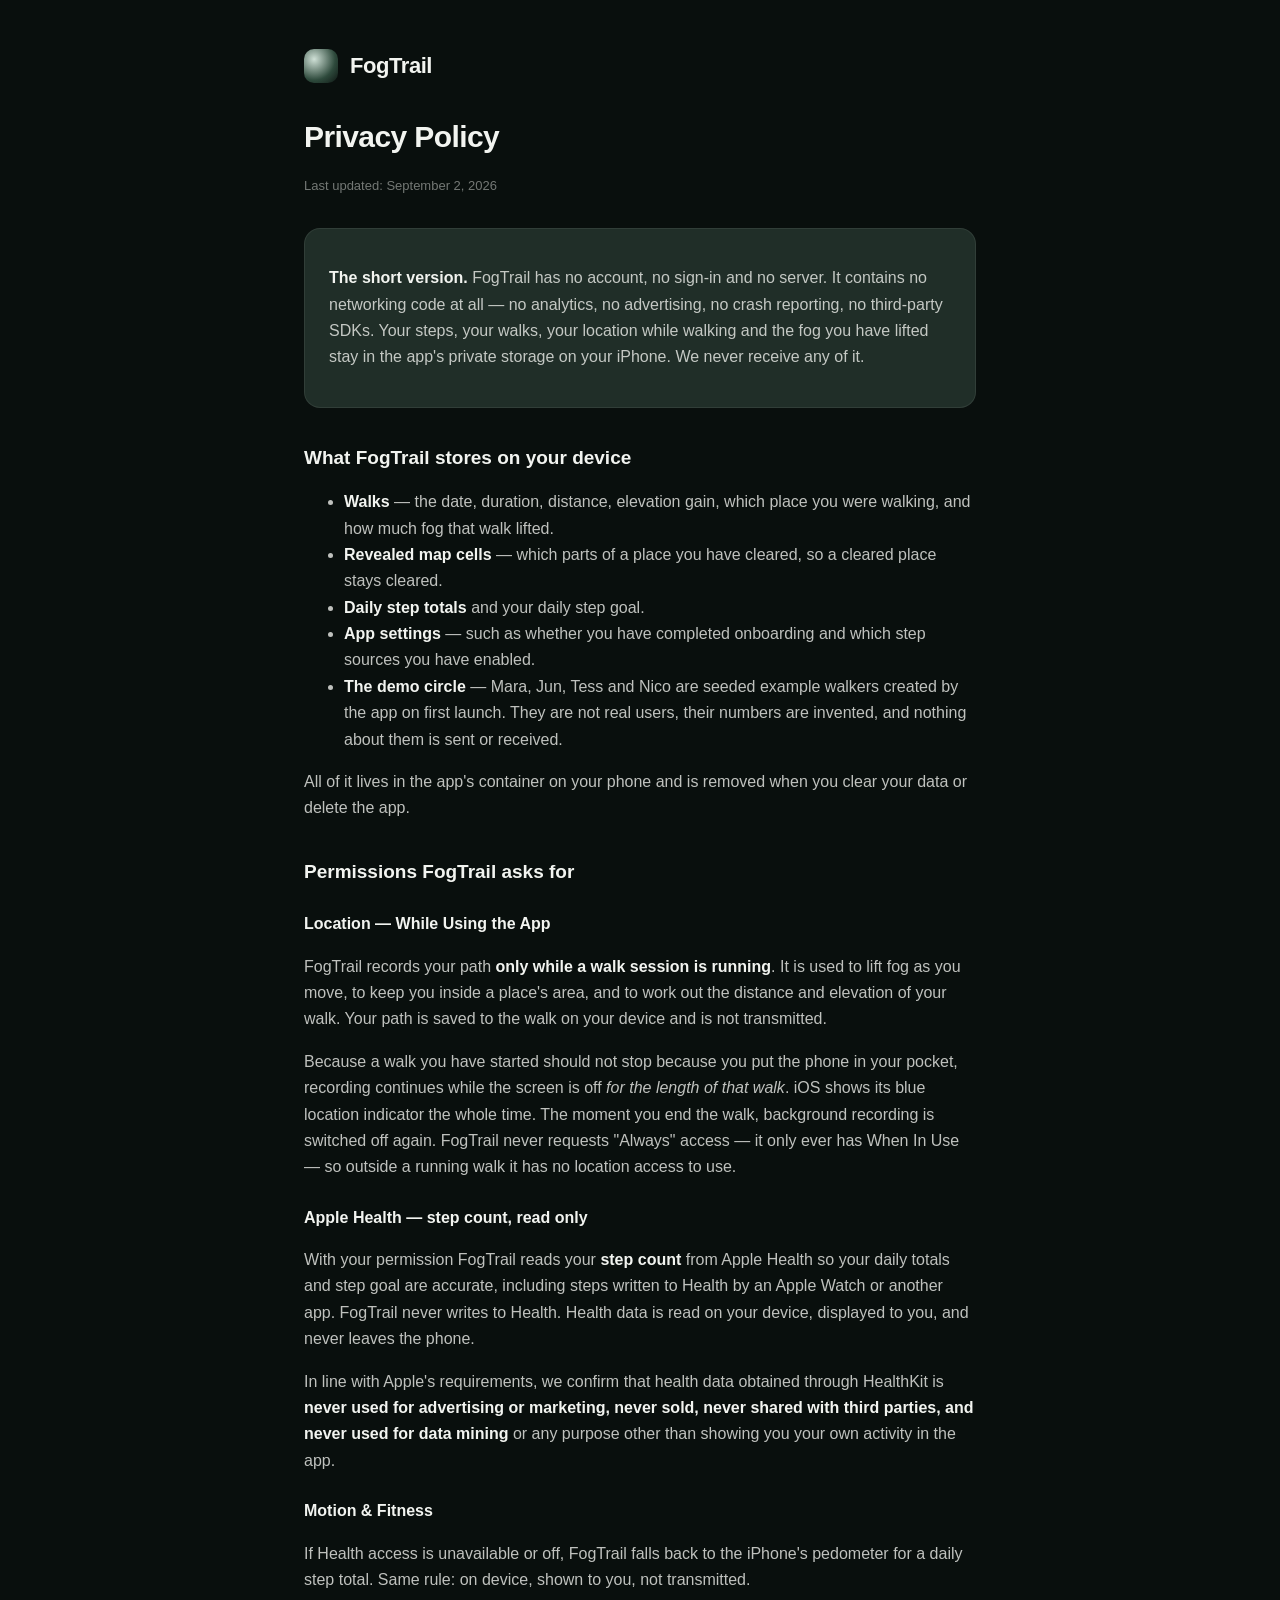
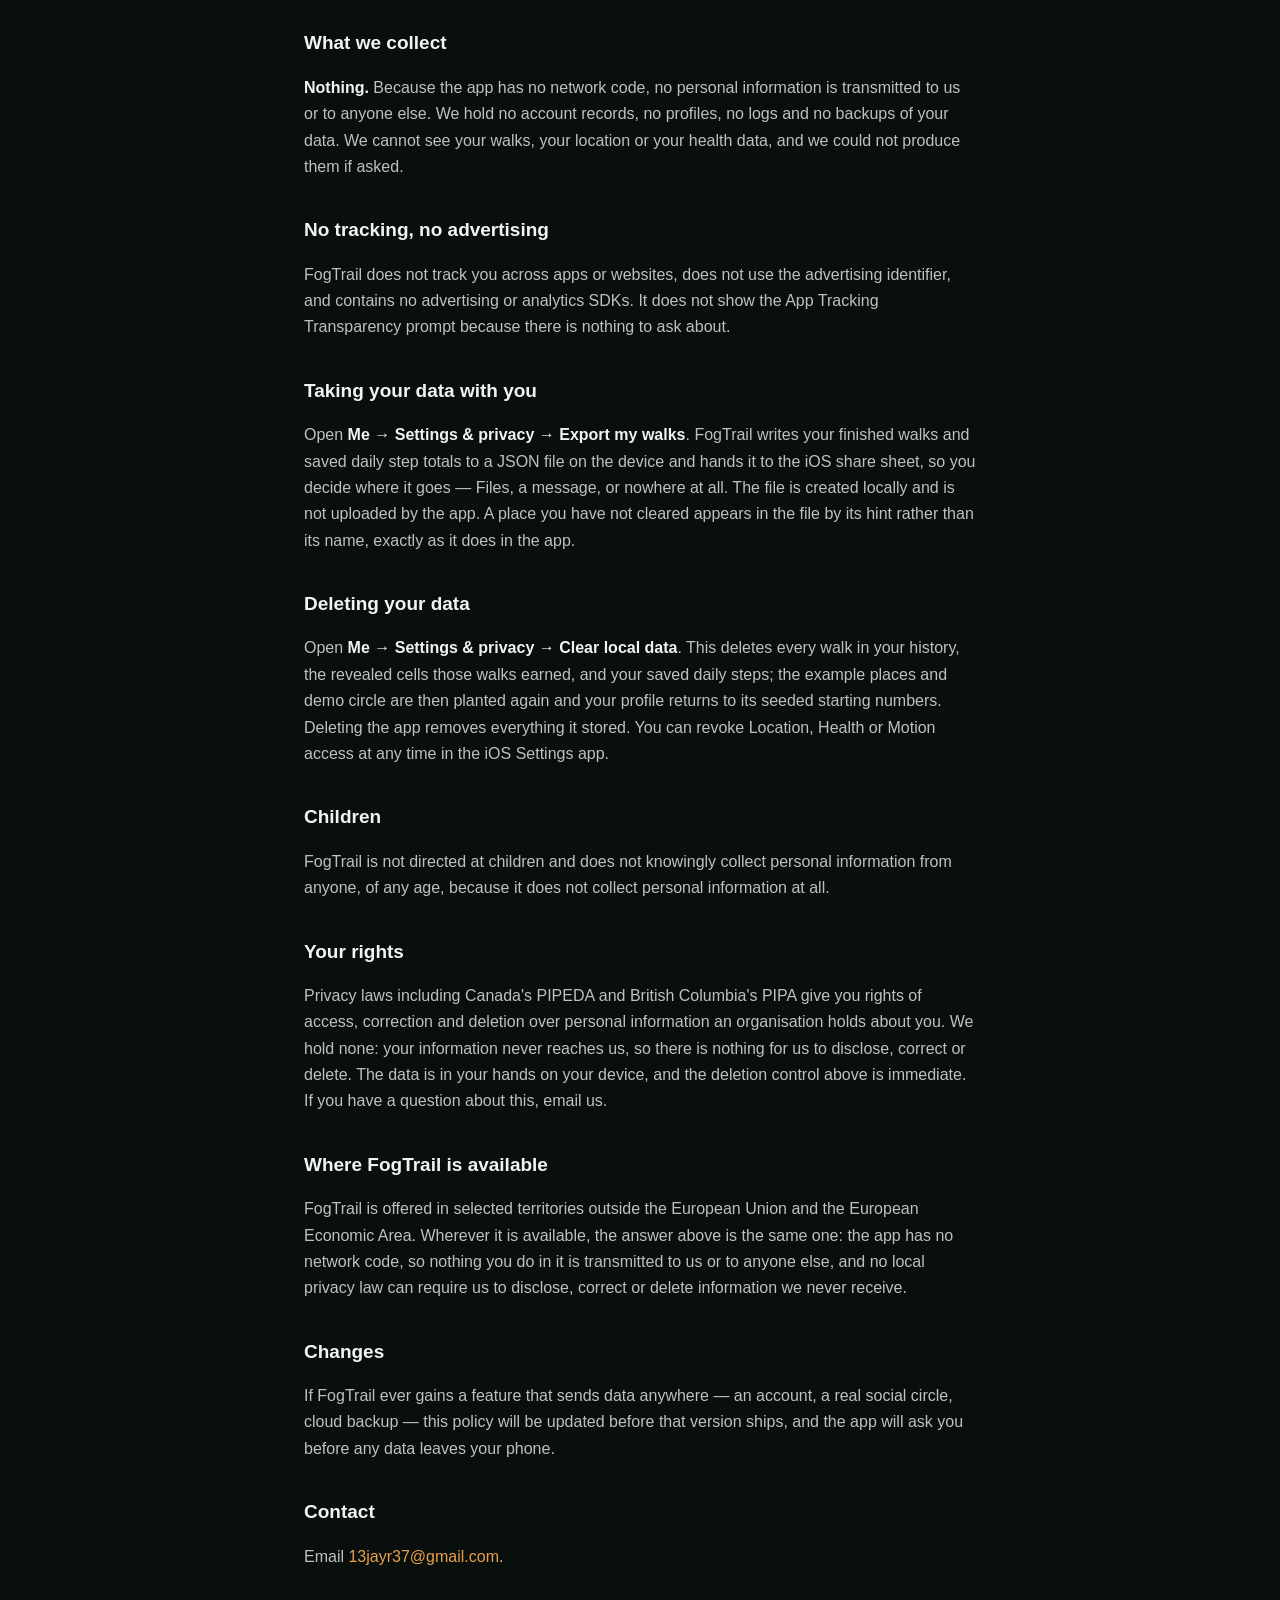
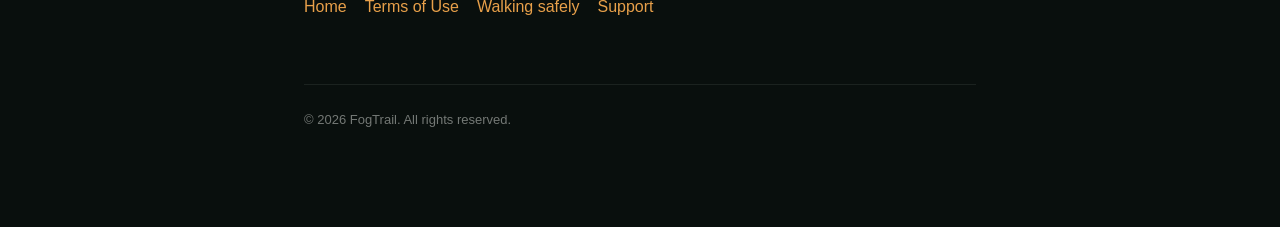
==== privacy.html @ 4a24d319 "docs: document the walk export Me -> Settings & privacy -> Export my walks writes finished walks and" ====
<!DOCTYPE html>
<html lang="en">
<head>
  <meta charset="utf-8">
  <meta name="viewport" content="width=device-width, initial-scale=1">
  <title>Privacy Policy — FogTrail</title>
  <link rel="stylesheet" href="style.css">
</head>
<body>
  <div class="wrap">
    <header class="brand"><div class="dot"></div><h1>FogTrail</h1></header>
    <h1 class="title">Privacy Policy</h1>
    <p class="updated">Last updated: September 2, 2026</p>

    <div class="card">
      <p><strong>The short version.</strong> FogTrail has no account, no sign-in and
      no server. It contains no networking code at all — no analytics, no advertising,
      no crash reporting, no third-party SDKs. Your steps, your walks, your location
      while walking and the fog you have lifted stay in the app's private storage on
      your iPhone. We never receive any of it.</p>
    </div>

    <h2>What FogTrail stores on your device</h2>
    <ul>
      <li><strong>Walks</strong> — the date, duration, distance, elevation gain,
      which place you were walking, and how much fog that walk lifted.</li>
      <li><strong>Revealed map cells</strong> — which parts of a place you have
      cleared, so a cleared place stays cleared.</li>
      <li><strong>Daily step totals</strong> and your daily step goal.</li>
      <li><strong>App settings</strong> — such as whether you have completed
      onboarding and which step sources you have enabled.</li>
      <li><strong>The demo circle</strong> — Mara, Jun, Tess and Nico are seeded
      example walkers created by the app on first launch. They are not real users,
      their numbers are invented, and nothing about them is sent or received.</li>
    </ul>
    <p>All of it lives in the app's container on your phone and is removed when you
    clear your data or delete the app.</p>

    <h2>Permissions FogTrail asks for</h2>

    <h3>Location — While Using the App</h3>
    <p>FogTrail records your path <strong>only while a walk session is running</strong>.
    It is used to lift fog as you move, to keep you inside a place's area, and to work
    out the distance and elevation of your walk. Your path is saved to the walk on
    your device and is not transmitted.</p>
    <p>Because a walk you have started should not stop because you put the phone in
    your pocket, recording continues while the screen is off <em>for the length of
    that walk</em>. iOS shows its blue location indicator the whole time. The moment
    you end the walk, background recording is switched off again. FogTrail never
    requests "Always" access — it only ever has When In Use — so outside a running
    walk it has no location access to use.</p>

    <h3>Apple Health — step count, read only</h3>
    <p>With your permission FogTrail reads your <strong>step count</strong> from Apple
    Health so your daily totals and step goal are accurate, including steps written to
    Health by an Apple Watch or another app. FogTrail never writes to Health. Health
    data is read on your device, displayed to you, and never leaves the phone.</p>
    <p>In line with Apple's requirements, we confirm that health data obtained through
    HealthKit is <strong>never used for advertising or marketing, never sold, never
    shared with third parties, and never used for data mining</strong> or any purpose
    other than showing you your own activity in the app.</p>

    <h3>Motion &amp; Fitness</h3>
    <p>If Health access is unavailable or off, FogTrail falls back to the iPhone's
    pedometer for a daily step total. Same rule: on device, shown to you, not
    transmitted.</p>

    <h2>What we collect</h2>
    <p><strong>Nothing.</strong> Because the app has no network code, no personal
    information is transmitted to us or to anyone else. We hold no account records,
    no profiles, no logs and no backups of your data. We cannot see your walks, your
    location or your health data, and we could not produce them if asked.</p>

    <h2>No tracking, no advertising</h2>
    <p>FogTrail does not track you across apps or websites, does not use the
    advertising identifier, and contains no advertising or analytics SDKs. It does not
    show the App Tracking Transparency prompt because there is nothing to ask about.</p>

    <h2>Taking your data with you</h2>
    <p>Open <strong>Me → Settings &amp; privacy → Export my walks</strong>. FogTrail
    writes your finished walks and saved daily step totals to a JSON file on the
    device and hands it to the iOS share sheet, so you decide where it goes — Files,
    a message, or nowhere at all. The file is created locally and is not uploaded by
    the app. A place you have not cleared appears in the file by its hint rather than
    its name, exactly as it does in the app.</p>

    <h2>Deleting your data</h2>
    <p>Open <strong>Me → Settings &amp; privacy → Clear local data</strong>. This
    deletes every walk in your history, the revealed cells those walks earned, and
    your saved daily steps; the example places and demo circle are then planted again
    and your profile returns to its seeded starting numbers. Deleting the app removes
    everything it stored. You can revoke Location, Health or Motion access at any time
    in the iOS Settings app.</p>

    <h2>Children</h2>
    <p>FogTrail is not directed at children and does not knowingly collect personal
    information from anyone, of any age, because it does not collect personal
    information at all.</p>

    <h2>Your rights</h2>
    <p>Privacy laws including Canada's PIPEDA and British Columbia's PIPA give you
    rights of access, correction and deletion over personal information an
    organisation holds about you. We hold none: your information never reaches us, so
    there is nothing for us to disclose, correct or delete. The data is in your hands
    on your device, and the deletion control above is immediate. If you have a
    question about this, email us.</p>

    <h2>Where FogTrail is available</h2>
    <p>FogTrail is offered in selected territories outside the European Union and
    the European Economic Area. Wherever it is available, the answer above is the
    same one: the app has no network code, so nothing you do in it is transmitted
    to us or to anyone else, and no local privacy law can require us to disclose,
    correct or delete information we never receive.</p>

    <h2>Changes</h2>
    <p>If FogTrail ever gains a feature that sends data anywhere — an account, a real
    social circle, cloud backup — this policy will be updated before that version
    ships, and the app will ask you before any data leaves your phone.</p>

    <h2>Contact</h2>
    <p>Email <a href="mailto:13jayr37@gmail.com?subject=FogTrail%20Privacy">13jayr37@gmail.com</a>.</p>

    <nav class="links">
      <a href="index.html">Home</a>
      <a href="terms.html">Terms of Use</a>
      <a href="safety.html">Walking safely</a>
      <a href="support.html">Support</a>
    </nav>
    <footer>© 2026 FogTrail. All rights reserved.</footer>
  </div>
</body>
</html>
---- style.css ----
:root {
  --bg: #090f0d;
  --panel: #202e28;
  --sunken: #131d19;
  --text: #f2f4f0;
  --text2: rgba(242,244,240,0.78);
  --text3: rgba(242,244,240,0.46);
  --accent: #e8a04a;
  --gold: #f0c759;
  --line: rgba(242,244,240,0.08);
}
* { box-sizing: border-box; }
body {
  margin: 0;
  background: var(--bg);
  color: var(--text);
  font-family: -apple-system, BlinkMacSystemFont, "Segoe UI", Roboto, Helvetica, Arial, sans-serif;
  line-height: 1.65;
}
.wrap { max-width: 720px; margin: 0 auto; padding: 48px 24px 96px; }
header.brand { display: flex; align-items: center; gap: 12px; margin-bottom: 8px; }
header.brand .dot {
  width: 34px; height: 34px; border-radius: 10px;
  background: radial-gradient(circle at 30% 30%, #cfe0d6, #2e4a3c 62%, #0d1512);
}
header.brand h1 { font-size: 22px; margin: 0; font-weight: 700; letter-spacing: -0.02em; }
h1.title { font-size: 30px; margin: 28px 0 4px; letter-spacing: -0.02em; }
.updated { color: var(--text3); font-size: 13px; margin-bottom: 32px; }
h2 { font-size: 19px; margin: 34px 0 8px; }
h3 { font-size: 16px; margin: 24px 0 6px; color: var(--text); }
p, li { color: var(--text2); }
strong { color: var(--text); }
a { color: var(--accent); text-decoration: none; }
a:hover { text-decoration: underline; }
.card {
  background: var(--panel);
  border: 1px solid var(--line);
  border-radius: 16px;
  padding: 20px 24px;
  margin: 18px 0;
}
.card.warn { border-color: rgba(240,199,89,0.35); }
.card.warn h2 { color: var(--gold); margin-top: 0; }
.lede { font-size: 17px; color: var(--text2); }
nav.links { display: flex; gap: 18px; flex-wrap: wrap; margin-top: 24px; }
footer {
  margin-top: 64px;
  color: var(--text3);
  font-size: 13px;
  border-top: 1px solid var(--line);
  padding-top: 24px;
}
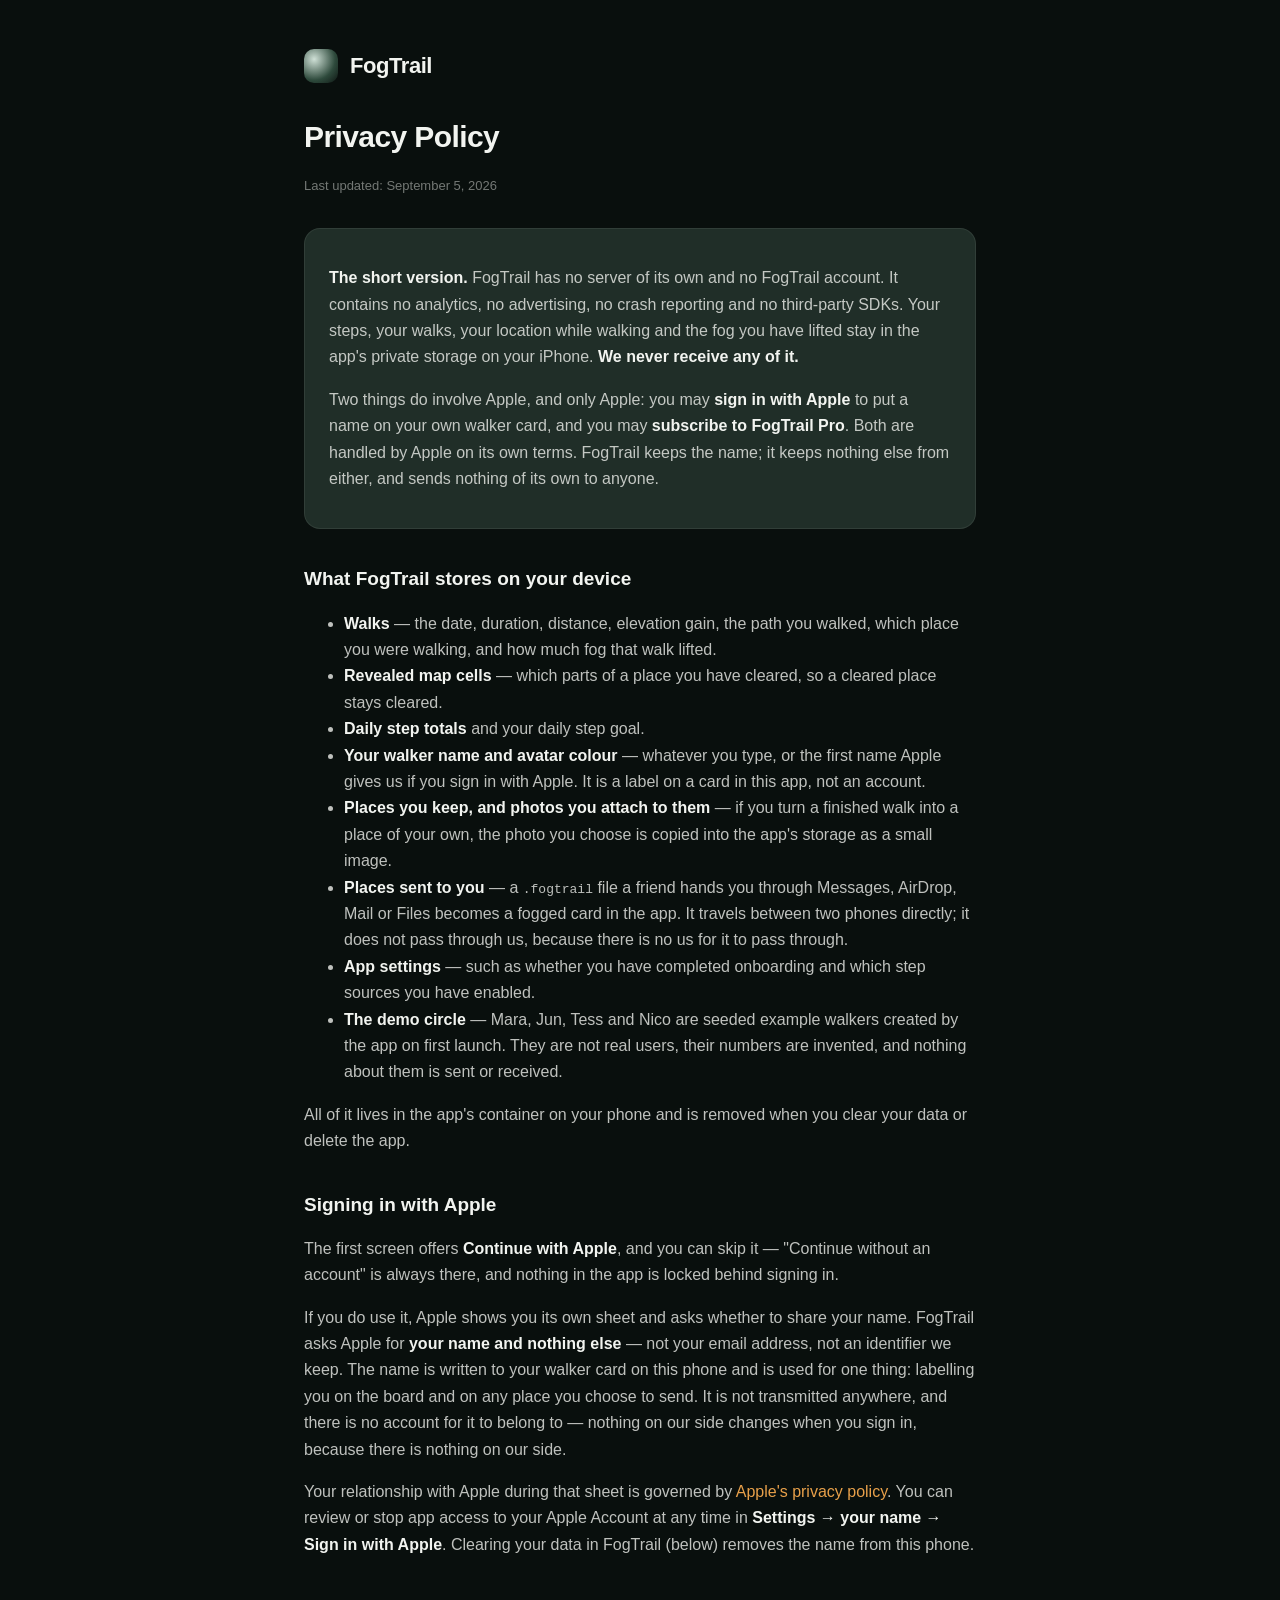
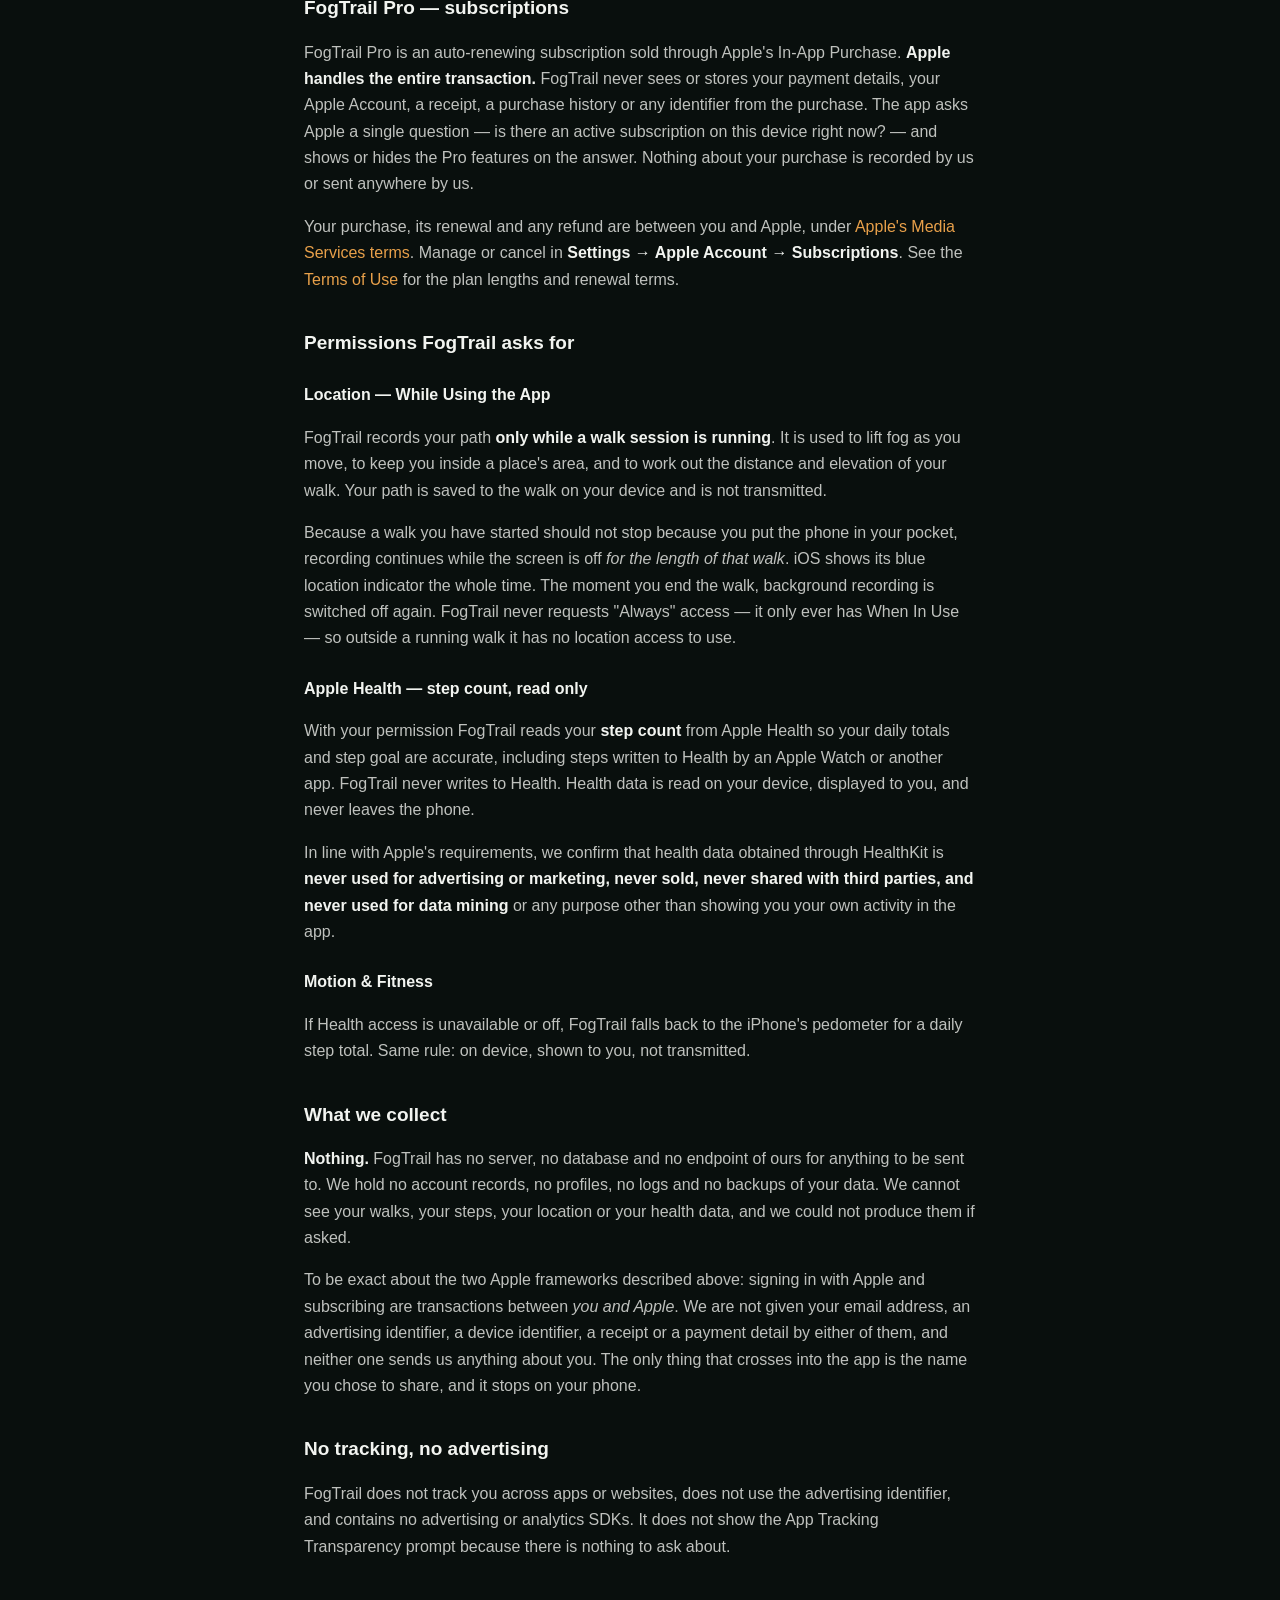
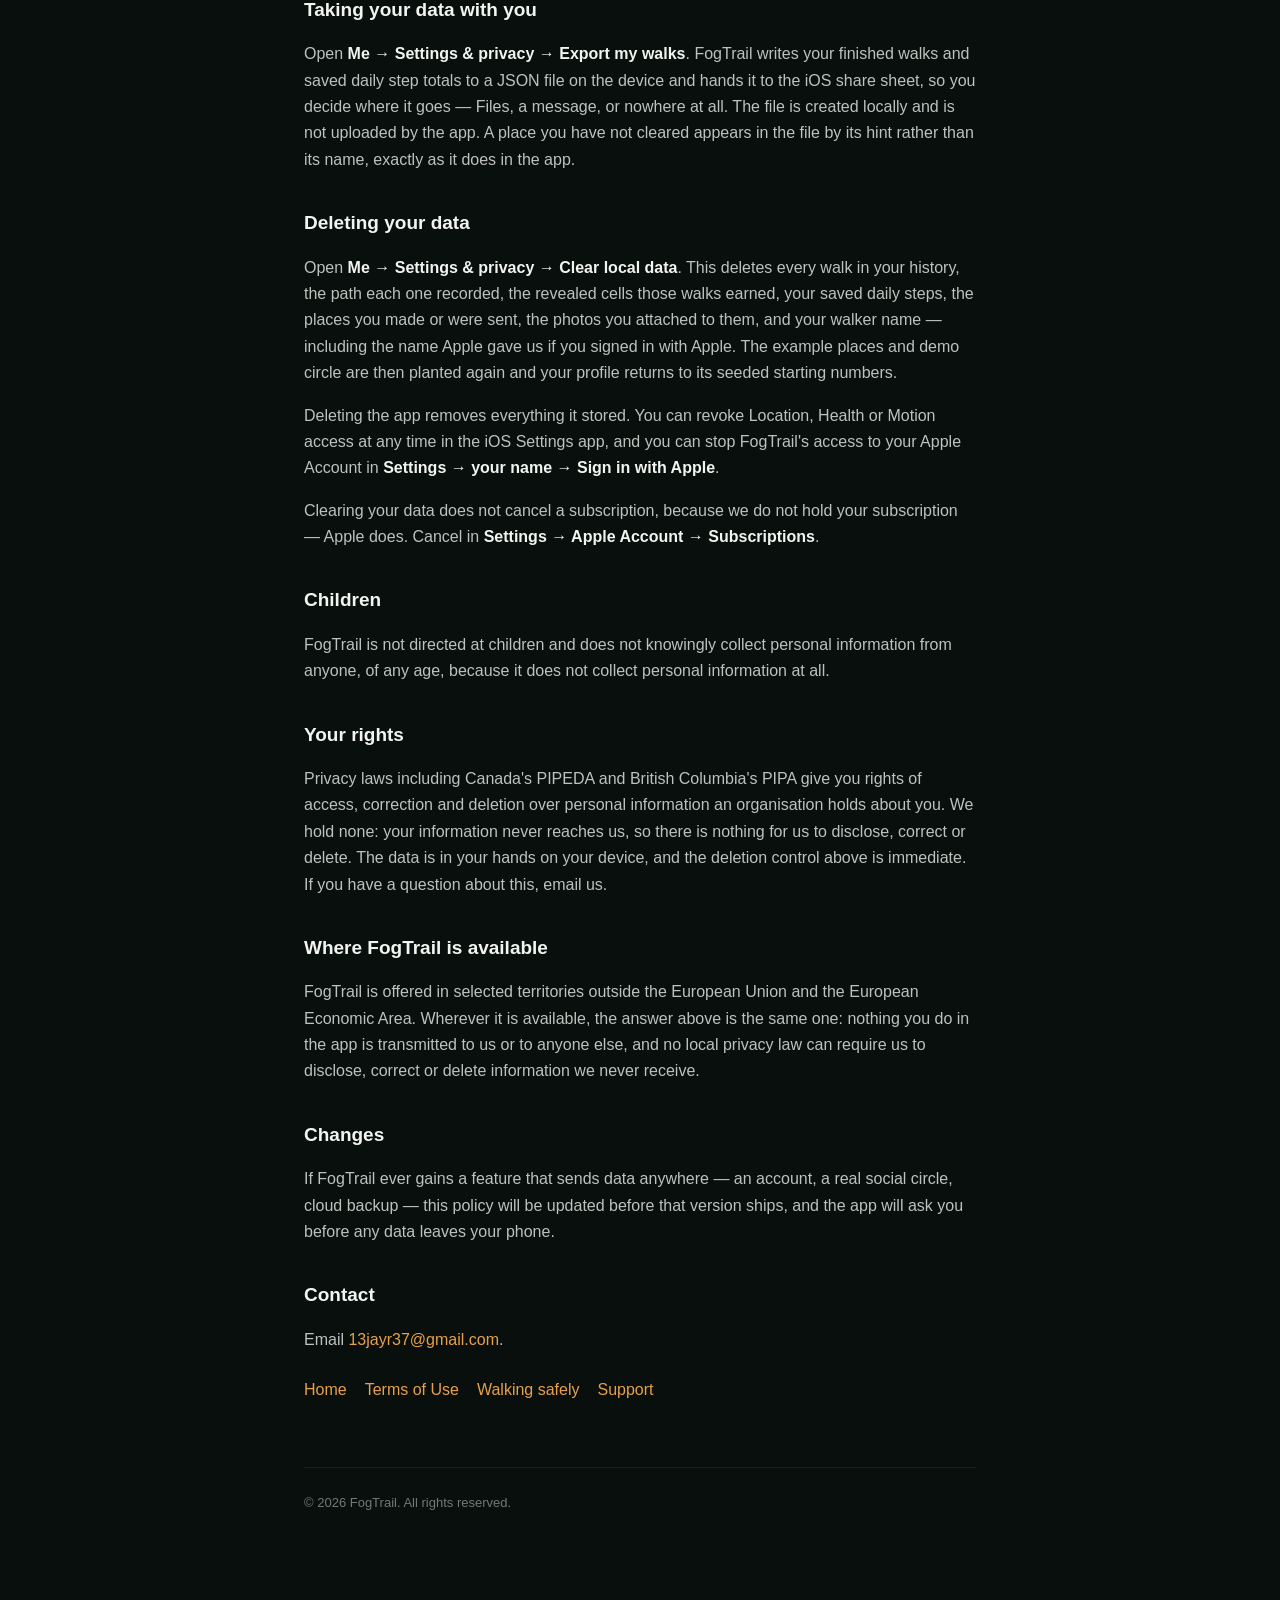
==== commit 5797928b: "docs: the pages now describe the app that exists Sign in with Apple and StoreKit 2 subscriptions shi" ====
--- a/privacy.html
+++ b/privacy.html
@@ -10,23 +10,39 @@
   <div class="wrap">
     <header class="brand"><div class="dot"></div><h1>FogTrail</h1></header>
     <h1 class="title">Privacy Policy</h1>
-    <p class="updated">Last updated: September 2, 2026</p>
+    <p class="updated">Last updated: September 5, 2026</p>
 
     <div class="card">
-      <p><strong>The short version.</strong> FogTrail has no account, no sign-in and
-      no server. It contains no networking code at all — no analytics, no advertising,
-      no crash reporting, no third-party SDKs. Your steps, your walks, your location
-      while walking and the fog you have lifted stay in the app's private storage on
-      your iPhone. We never receive any of it.</p>
+      <p><strong>The short version.</strong> FogTrail has no server of its own and
+      no FogTrail account. It contains no analytics, no advertising, no crash
+      reporting and no third-party SDKs. Your steps, your walks, your location while
+      walking and the fog you have lifted stay in the app's private storage on your
+      iPhone. <strong>We never receive any of it.</strong></p>
+      <p>Two things do involve Apple, and only Apple: you may
+      <strong>sign in with Apple</strong> to put a name on your own walker card, and
+      you may <strong>subscribe to FogTrail Pro</strong>. Both are handled by Apple
+      on its own terms. FogTrail keeps the name; it keeps nothing else from either,
+      and sends nothing of its own to anyone.</p>
     </div>
 
     <h2>What FogTrail stores on your device</h2>
     <ul>
       <li><strong>Walks</strong> — the date, duration, distance, elevation gain,
-      which place you were walking, and how much fog that walk lifted.</li>
+      the path you walked, which place you were walking, and how much fog that walk
+      lifted.</li>
       <li><strong>Revealed map cells</strong> — which parts of a place you have
       cleared, so a cleared place stays cleared.</li>
       <li><strong>Daily step totals</strong> and your daily step goal.</li>
+      <li><strong>Your walker name and avatar colour</strong> — whatever you type,
+      or the first name Apple gives us if you sign in with Apple. It is a label on
+      a card in this app, not an account.</li>
+      <li><strong>Places you keep, and photos you attach to them</strong> — if you
+      turn a finished walk into a place of your own, the photo you choose is copied
+      into the app's storage as a small image.</li>
+      <li><strong>Places sent to you</strong> — a <code>.fogtrail</code> file a
+      friend hands you through Messages, AirDrop, Mail or Files becomes a fogged
+      card in the app. It travels between two phones directly; it does not pass
+      through us, because there is no us for it to pass through.</li>
       <li><strong>App settings</strong> — such as whether you have completed
       onboarding and which step sources you have enabled.</li>
       <li><strong>The demo circle</strong> — Mara, Jun, Tess and Nico are seeded
@@ -35,6 +51,37 @@
     </ul>
     <p>All of it lives in the app's container on your phone and is removed when you
     clear your data or delete the app.</p>
+
+    <h2>Signing in with Apple</h2>
+    <p>The first screen offers <strong>Continue with Apple</strong>, and you can skip
+    it — "Continue without an account" is always there, and nothing in the app is
+    locked behind signing in.</p>
+    <p>If you do use it, Apple shows you its own sheet and asks whether to share your
+    name. FogTrail asks Apple for <strong>your name and nothing else</strong> — not
+    your email address, not an identifier we keep. The name is written to your walker
+    card on this phone and is used for one thing: labelling you on the board and on
+    any place you choose to send. It is not transmitted anywhere, and there is no
+    account for it to belong to — nothing on our side changes when you sign in,
+    because there is nothing on our side.</p>
+    <p>Your relationship with Apple during that sheet is governed by
+    <a href="https://www.apple.com/legal/privacy/">Apple's privacy policy</a>. You can
+    review or stop app access to your Apple Account at any time in
+    <strong>Settings → your name → Sign in with Apple</strong>. Clearing your data in
+    FogTrail (below) removes the name from this phone.</p>
+
+    <h2>FogTrail Pro — subscriptions</h2>
+    <p>FogTrail Pro is an auto-renewing subscription sold through Apple's In-App
+    Purchase. <strong>Apple handles the entire transaction.</strong> FogTrail never
+    sees or stores your payment details, your Apple Account, a receipt, a purchase
+    history or any identifier from the purchase. The app asks Apple a single question
+    — is there an active subscription on this device right now? — and shows or hides
+    the Pro features on the answer. Nothing about your purchase is recorded by us or
+    sent anywhere by us.</p>
+    <p>Your purchase, its renewal and any refund are between you and Apple, under
+    <a href="https://www.apple.com/legal/internet-services/itunes/">Apple's Media
+    Services terms</a>. Manage or cancel in <strong>Settings → Apple Account →
+    Subscriptions</strong>. See the <a href="terms.html">Terms of Use</a> for the plan
+    lengths and renewal terms.</p>
 
     <h2>Permissions FogTrail asks for</h2>
 
@@ -66,10 +113,16 @@
     transmitted.</p>
 
     <h2>What we collect</h2>
-    <p><strong>Nothing.</strong> Because the app has no network code, no personal
-    information is transmitted to us or to anyone else. We hold no account records,
-    no profiles, no logs and no backups of your data. We cannot see your walks, your
+    <p><strong>Nothing.</strong> FogTrail has no server, no database and no endpoint
+    of ours for anything to be sent to. We hold no account records, no profiles, no
+    logs and no backups of your data. We cannot see your walks, your steps, your
     location or your health data, and we could not produce them if asked.</p>
+    <p>To be exact about the two Apple frameworks described above: signing in with
+    Apple and subscribing are transactions between <em>you and Apple</em>. We are not
+    given your email address, an advertising identifier, a device identifier, a
+    receipt or a payment detail by either of them, and neither one sends us anything
+    about you. The only thing that crosses into the app is the name you chose to
+    share, and it stops on your phone.</p>
 
     <h2>No tracking, no advertising</h2>
     <p>FogTrail does not track you across apps or websites, does not use the
@@ -86,11 +139,18 @@
 
     <h2>Deleting your data</h2>
     <p>Open <strong>Me → Settings &amp; privacy → Clear local data</strong>. This
-    deletes every walk in your history, the revealed cells those walks earned, and
-    your saved daily steps; the example places and demo circle are then planted again
-    and your profile returns to its seeded starting numbers. Deleting the app removes
-    everything it stored. You can revoke Location, Health or Motion access at any time
-    in the iOS Settings app.</p>
+    deletes every walk in your history, the path each one recorded, the revealed cells
+    those walks earned, your saved daily steps, the places you made or were sent, the
+    photos you attached to them, and your walker name — including the name Apple gave
+    us if you signed in with Apple. The example places and demo circle are then
+    planted again and your profile returns to its seeded starting numbers.</p>
+    <p>Deleting the app removes everything it stored. You can revoke Location, Health
+    or Motion access at any time in the iOS Settings app, and you can stop FogTrail's
+    access to your Apple Account in <strong>Settings → your name → Sign in with
+    Apple</strong>.</p>
+    <p>Clearing your data does not cancel a subscription, because we do not hold your
+    subscription — Apple does. Cancel in <strong>Settings → Apple Account →
+    Subscriptions</strong>.</p>
 
     <h2>Children</h2>
     <p>FogTrail is not directed at children and does not knowingly collect personal
@@ -108,9 +168,9 @@
     <h2>Where FogTrail is available</h2>
     <p>FogTrail is offered in selected territories outside the European Union and
     the European Economic Area. Wherever it is available, the answer above is the
-    same one: the app has no network code, so nothing you do in it is transmitted
-    to us or to anyone else, and no local privacy law can require us to disclose,
-    correct or delete information we never receive.</p>
+    same one: nothing you do in the app is transmitted to us or to anyone else, and
+    no local privacy law can require us to disclose, correct or delete information we
+    never receive.</p>
 
     <h2>Changes</h2>
     <p>If FogTrail ever gains a feature that sends data anywhere — an account, a real
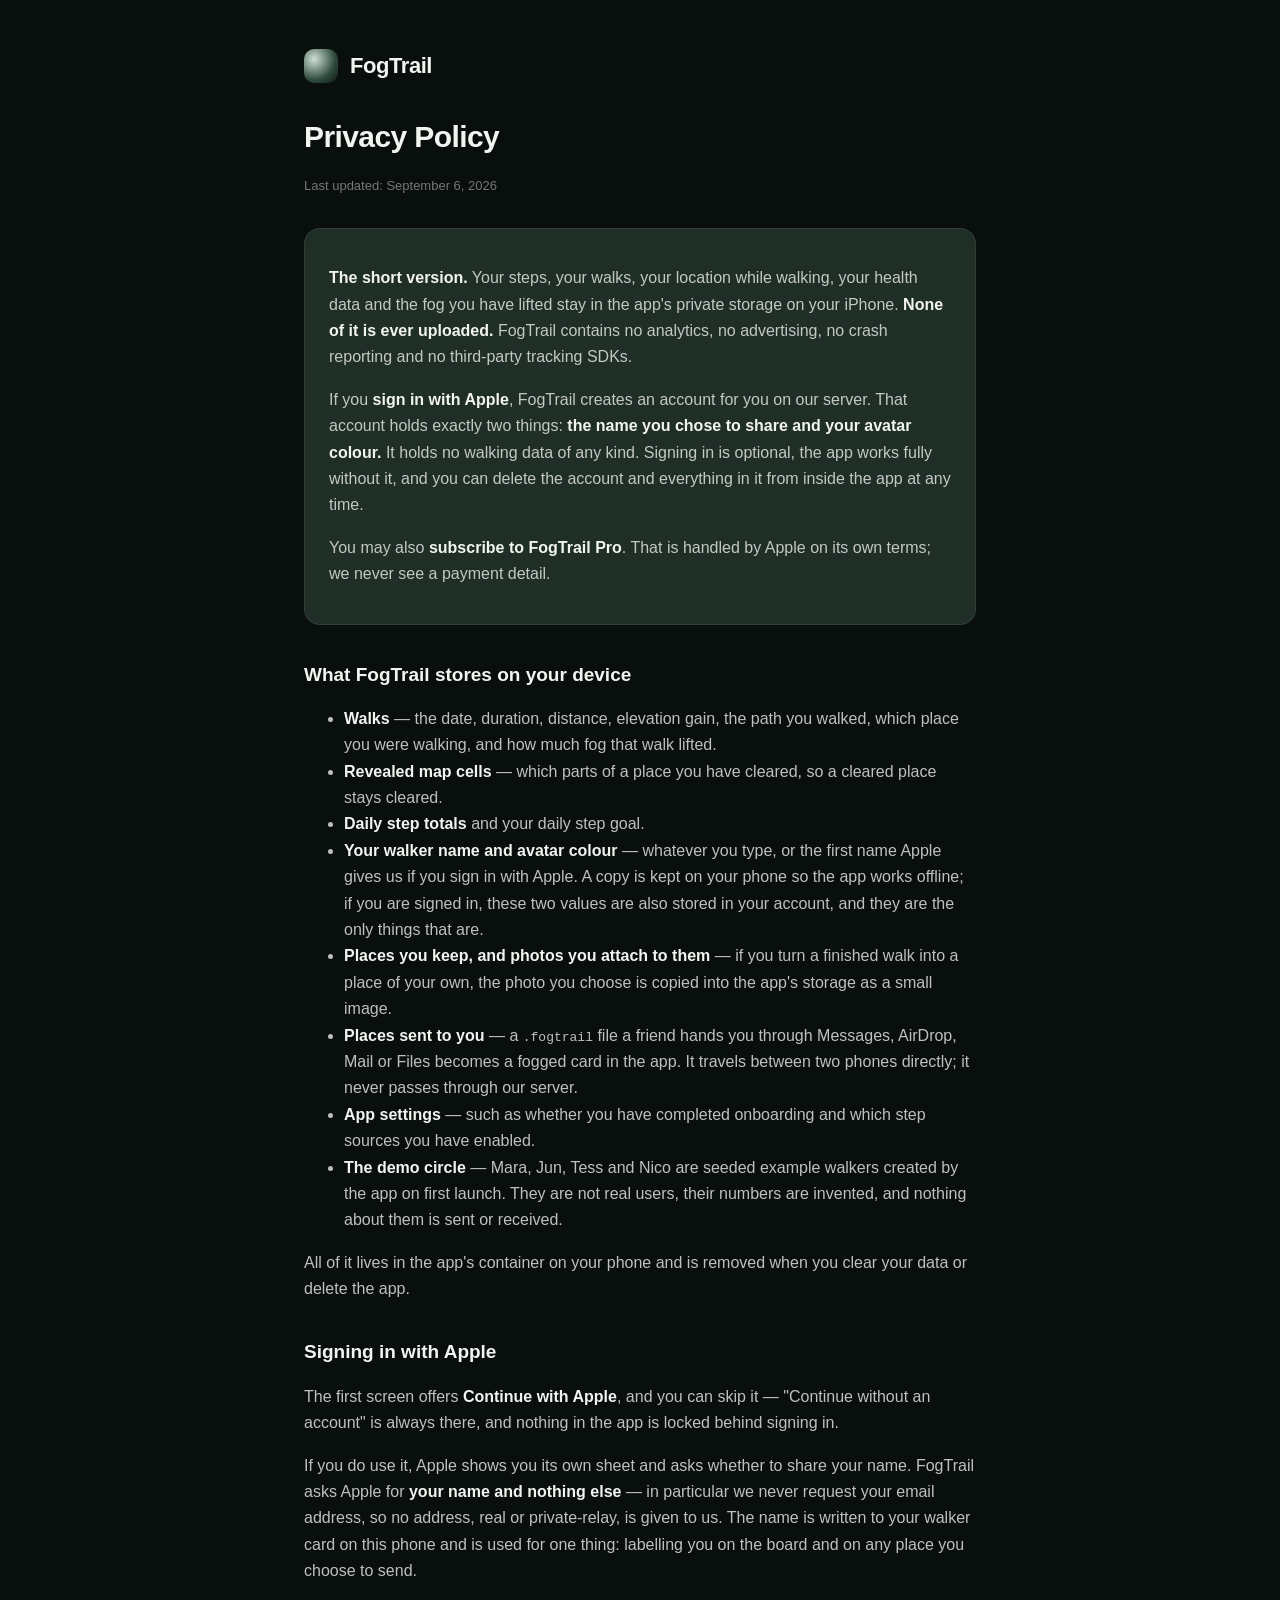
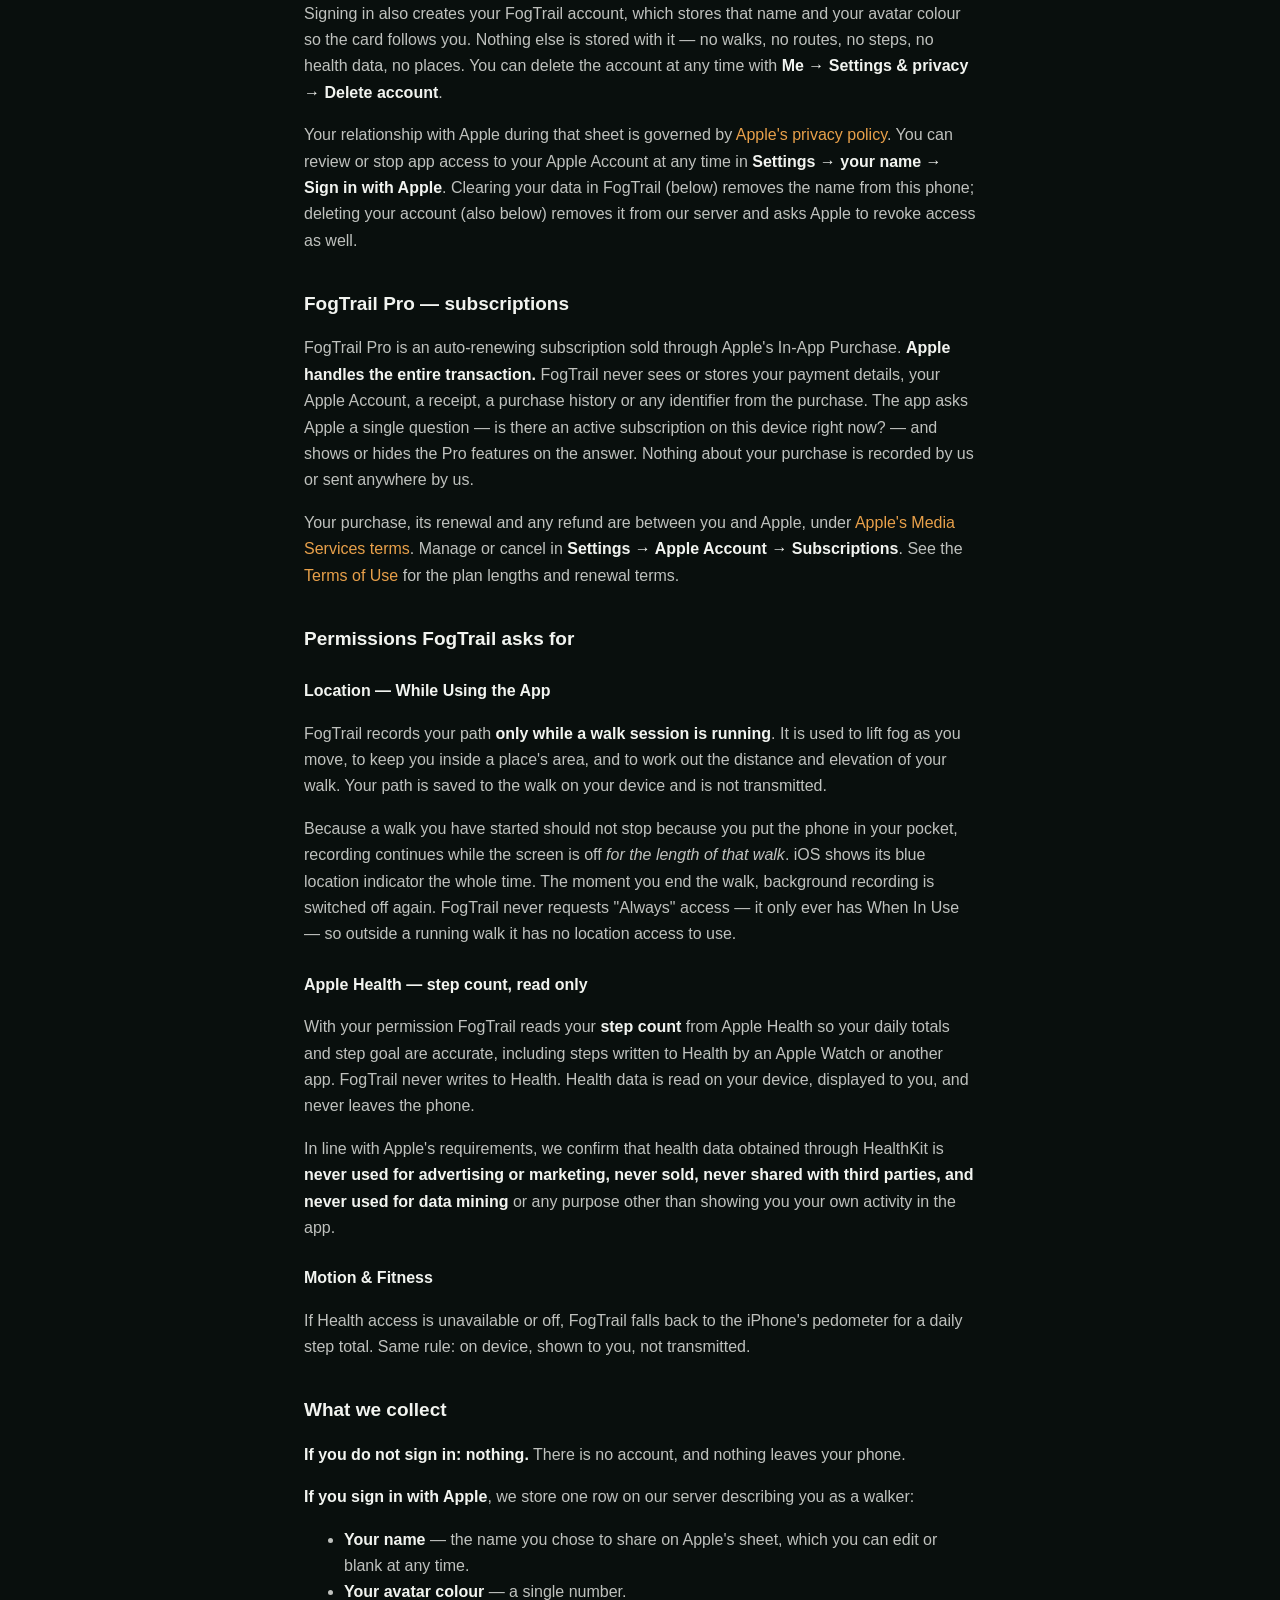
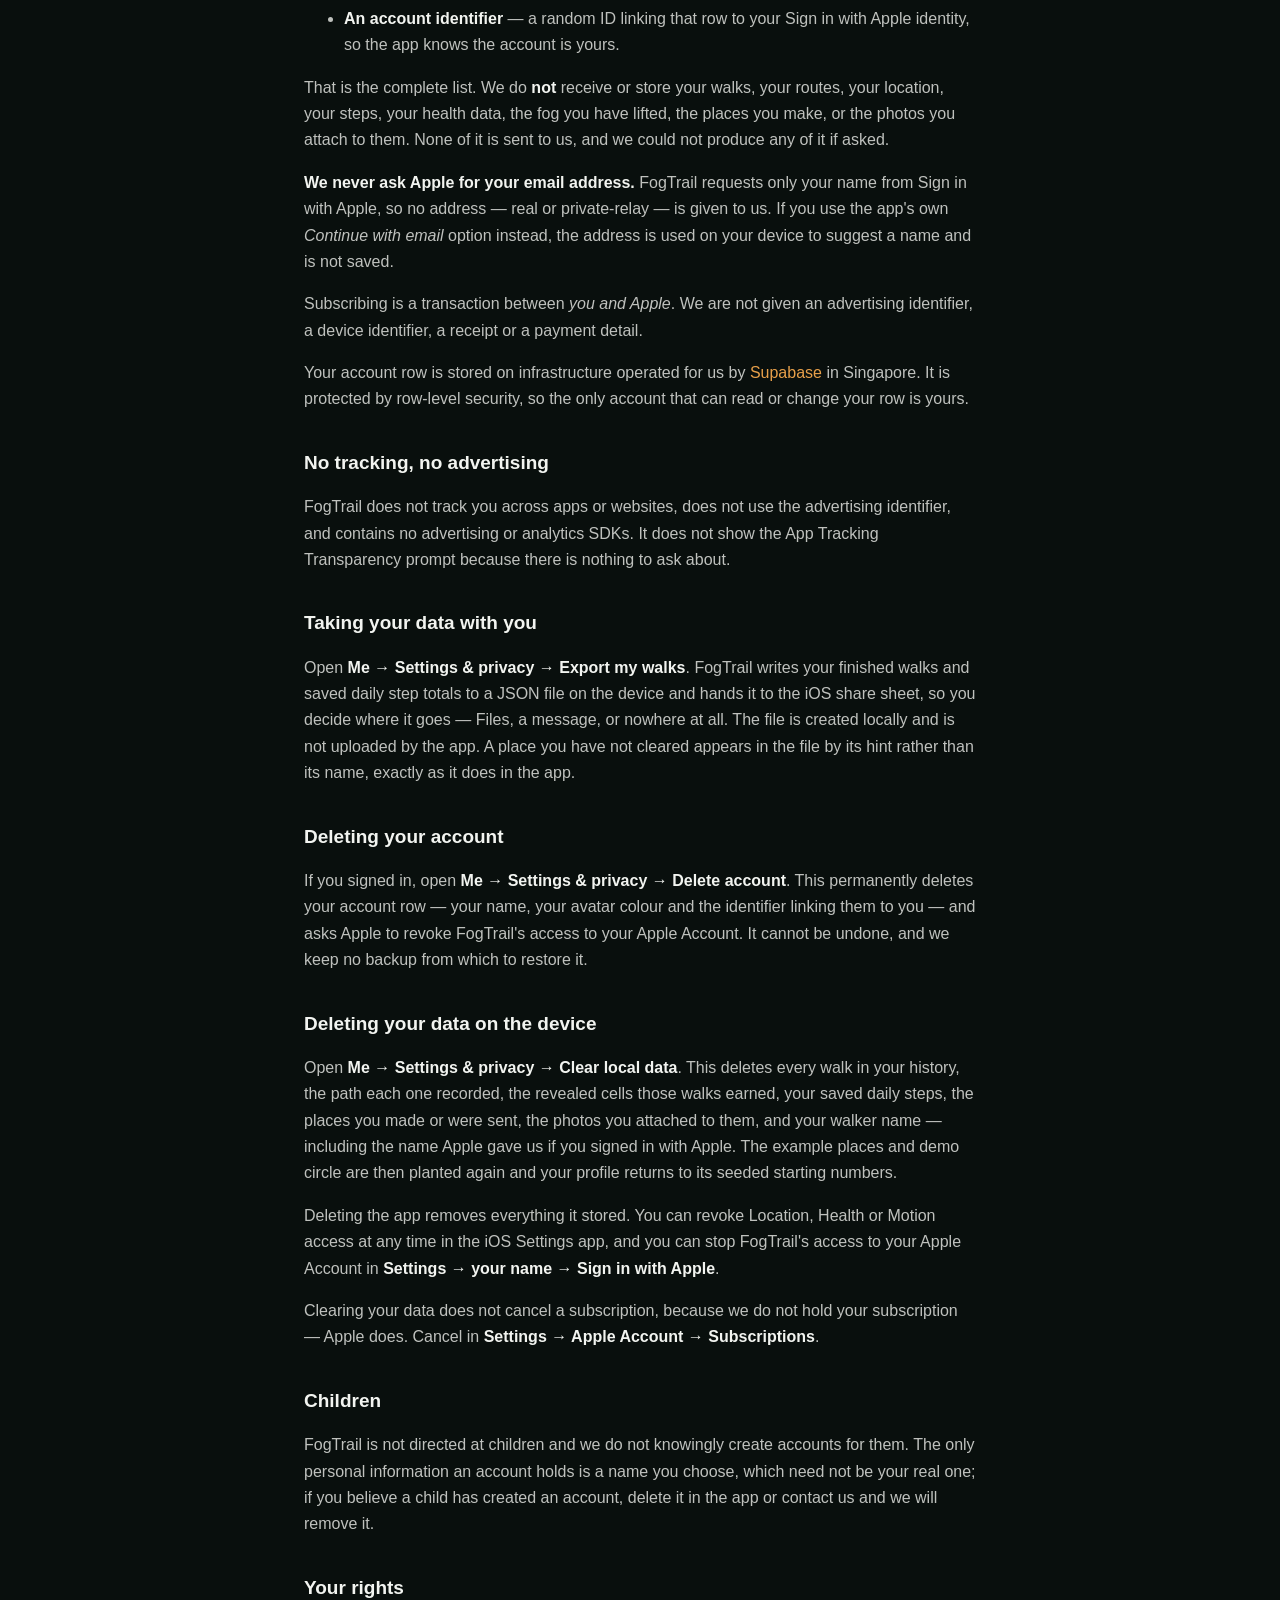
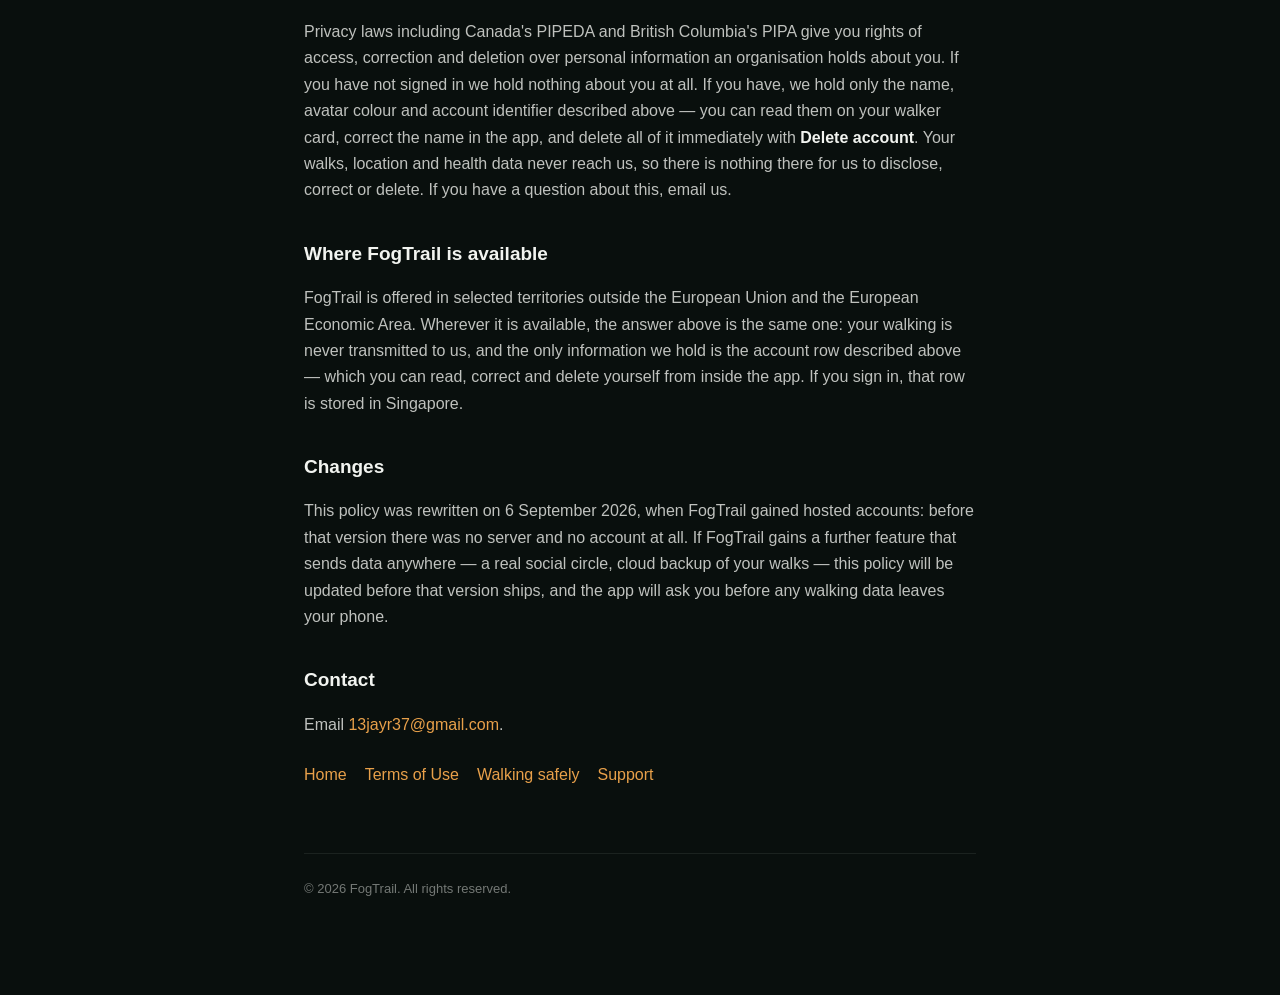
==== commit b1418c0f: "docs: the pages describe an app that now has a server FogTrail gained hosted accounts (Sign in with " ====
--- a/privacy.html
+++ b/privacy.html
@@ -10,19 +10,21 @@
   <div class="wrap">
     <header class="brand"><div class="dot"></div><h1>FogTrail</h1></header>
     <h1 class="title">Privacy Policy</h1>
-    <p class="updated">Last updated: September 5, 2026</p>
+    <p class="updated">Last updated: September 6, 2026</p>
 
     <div class="card">
-      <p><strong>The short version.</strong> FogTrail has no server of its own and
-      no FogTrail account. It contains no analytics, no advertising, no crash
-      reporting and no third-party SDKs. Your steps, your walks, your location while
-      walking and the fog you have lifted stay in the app's private storage on your
-      iPhone. <strong>We never receive any of it.</strong></p>
-      <p>Two things do involve Apple, and only Apple: you may
-      <strong>sign in with Apple</strong> to put a name on your own walker card, and
-      you may <strong>subscribe to FogTrail Pro</strong>. Both are handled by Apple
-      on its own terms. FogTrail keeps the name; it keeps nothing else from either,
-      and sends nothing of its own to anyone.</p>
+      <p><strong>The short version.</strong> Your steps, your walks, your location
+      while walking, your health data and the fog you have lifted stay in the app's
+      private storage on your iPhone. <strong>None of it is ever uploaded.</strong>
+      FogTrail contains no analytics, no advertising, no crash reporting and no
+      third-party tracking SDKs.</p>
+      <p>If you <strong>sign in with Apple</strong>, FogTrail creates an account for
+      you on our server. That account holds exactly two things: <strong>the name you
+      chose to share and your avatar colour.</strong> It holds no walking data of any
+      kind. Signing in is optional, the app works fully without it, and you can delete
+      the account and everything in it from inside the app at any time.</p>
+      <p>You may also <strong>subscribe to FogTrail Pro</strong>. That is handled by
+      Apple on its own terms; we never see a payment detail.</p>
     </div>
 
     <h2>What FogTrail stores on your device</h2>
@@ -34,15 +36,16 @@
       cleared, so a cleared place stays cleared.</li>
       <li><strong>Daily step totals</strong> and your daily step goal.</li>
       <li><strong>Your walker name and avatar colour</strong> — whatever you type,
-      or the first name Apple gives us if you sign in with Apple. It is a label on
-      a card in this app, not an account.</li>
+      or the first name Apple gives us if you sign in with Apple. A copy is kept on
+      your phone so the app works offline; if you are signed in, these two values are
+      also stored in your account, and they are the only things that are.</li>
       <li><strong>Places you keep, and photos you attach to them</strong> — if you
       turn a finished walk into a place of your own, the photo you choose is copied
       into the app's storage as a small image.</li>
       <li><strong>Places sent to you</strong> — a <code>.fogtrail</code> file a
       friend hands you through Messages, AirDrop, Mail or Files becomes a fogged
-      card in the app. It travels between two phones directly; it does not pass
-      through us, because there is no us for it to pass through.</li>
+      card in the app. It travels between two phones directly; it never passes
+      through our server.</li>
       <li><strong>App settings</strong> — such as whether you have completed
       onboarding and which step sources you have enabled.</li>
       <li><strong>The demo circle</strong> — Mara, Jun, Tess and Nico are seeded
@@ -57,17 +60,21 @@
     it — "Continue without an account" is always there, and nothing in the app is
     locked behind signing in.</p>
     <p>If you do use it, Apple shows you its own sheet and asks whether to share your
-    name. FogTrail asks Apple for <strong>your name and nothing else</strong> — not
-    your email address, not an identifier we keep. The name is written to your walker
-    card on this phone and is used for one thing: labelling you on the board and on
-    any place you choose to send. It is not transmitted anywhere, and there is no
-    account for it to belong to — nothing on our side changes when you sign in,
-    because there is nothing on our side.</p>
+    name. FogTrail asks Apple for <strong>your name and nothing else</strong> — in
+    particular we never request your email address, so no address, real or
+    private-relay, is given to us. The name is written to your walker card on this
+    phone and is used for one thing: labelling you on the board and on any place you
+    choose to send.</p>
+    <p>Signing in also creates your FogTrail account, which stores that name and your
+    avatar colour so the card follows you. Nothing else is stored with it — no walks,
+    no routes, no steps, no health data, no places. You can delete the account at any
+    time with <strong>Me → Settings &amp; privacy → Delete account</strong>.</p>
     <p>Your relationship with Apple during that sheet is governed by
     <a href="https://www.apple.com/legal/privacy/">Apple's privacy policy</a>. You can
     review or stop app access to your Apple Account at any time in
     <strong>Settings → your name → Sign in with Apple</strong>. Clearing your data in
-    FogTrail (below) removes the name from this phone.</p>
+    FogTrail (below) removes the name from this phone; deleting your account (also
+    below) removes it from our server and asks Apple to revoke access as well.</p>
 
     <h2>FogTrail Pro — subscriptions</h2>
     <p>FogTrail Pro is an auto-renewing subscription sold through Apple's In-App
@@ -113,16 +120,31 @@
     transmitted.</p>
 
     <h2>What we collect</h2>
-    <p><strong>Nothing.</strong> FogTrail has no server, no database and no endpoint
-    of ours for anything to be sent to. We hold no account records, no profiles, no
-    logs and no backups of your data. We cannot see your walks, your steps, your
-    location or your health data, and we could not produce them if asked.</p>
-    <p>To be exact about the two Apple frameworks described above: signing in with
-    Apple and subscribing are transactions between <em>you and Apple</em>. We are not
-    given your email address, an advertising identifier, a device identifier, a
-    receipt or a payment detail by either of them, and neither one sends us anything
-    about you. The only thing that crosses into the app is the name you chose to
-    share, and it stops on your phone.</p>
+    <p><strong>If you do not sign in: nothing.</strong> There is no account, and
+    nothing leaves your phone.</p>
+    <p><strong>If you sign in with Apple</strong>, we store one row on our server
+    describing you as a walker:</p>
+    <ul>
+      <li><strong>Your name</strong> — the name you chose to share on Apple's sheet,
+      which you can edit or blank at any time.</li>
+      <li><strong>Your avatar colour</strong> — a single number.</li>
+      <li><strong>An account identifier</strong> — a random ID linking that row to your
+      Sign in with Apple identity, so the app knows the account is yours.</li>
+    </ul>
+    <p>That is the complete list. We do <strong>not</strong> receive or store your
+    walks, your routes, your location, your steps, your health data, the fog you have
+    lifted, the places you make, or the photos you attach to them. None of it is sent
+    to us, and we could not produce any of it if asked.</p>
+    <p><strong>We never ask Apple for your email address.</strong> FogTrail requests
+    only your name from Sign in with Apple, so no address — real or private-relay —
+    is given to us. If you use the app's own <em>Continue with email</em> option
+    instead, the address is used on your device to suggest a name and is not saved.</p>
+    <p>Subscribing is a transaction between <em>you and Apple</em>. We are not given an
+    advertising identifier, a device identifier, a receipt or a payment detail.</p>
+    <p>Your account row is stored on infrastructure operated for us by
+    <a href="https://supabase.com/privacy">Supabase</a> in Singapore. It is protected by
+    row-level security, so the only account that can read or change your row is
+    yours.</p>
 
     <h2>No tracking, no advertising</h2>
     <p>FogTrail does not track you across apps or websites, does not use the
@@ -137,7 +159,14 @@
     the app. A place you have not cleared appears in the file by its hint rather than
     its name, exactly as it does in the app.</p>
 
-    <h2>Deleting your data</h2>
+    <h2>Deleting your account</h2>
+    <p>If you signed in, open <strong>Me → Settings &amp; privacy → Delete
+    account</strong>. This permanently deletes your account row — your name, your
+    avatar colour and the identifier linking them to you — and asks Apple to revoke
+    FogTrail's access to your Apple Account. It cannot be undone, and we keep no
+    backup from which to restore it.</p>
+
+    <h2>Deleting your data on the device</h2>
     <p>Open <strong>Me → Settings &amp; privacy → Clear local data</strong>. This
     deletes every walk in your history, the path each one recorded, the revealed cells
     those walks earned, your saved daily steps, the places you made or were sent, the
@@ -153,29 +182,35 @@
     Subscriptions</strong>.</p>
 
     <h2>Children</h2>
-    <p>FogTrail is not directed at children and does not knowingly collect personal
-    information from anyone, of any age, because it does not collect personal
-    information at all.</p>
+    <p>FogTrail is not directed at children and we do not knowingly create accounts
+    for them. The only personal information an account holds is a name you choose,
+    which need not be your real one; if you believe a child has created an account,
+    delete it in the app or contact us and we will remove it.</p>
 
     <h2>Your rights</h2>
     <p>Privacy laws including Canada's PIPEDA and British Columbia's PIPA give you
     rights of access, correction and deletion over personal information an
-    organisation holds about you. We hold none: your information never reaches us, so
-    there is nothing for us to disclose, correct or delete. The data is in your hands
-    on your device, and the deletion control above is immediate. If you have a
+    organisation holds about you. If you have not signed in we hold nothing about you
+    at all. If you have, we hold only the name, avatar colour and account identifier
+    described above — you can read them on your walker card, correct the name in the
+    app, and delete all of it immediately with <strong>Delete account</strong>. Your
+    walks, location and health data never reach us, so there is nothing there for us to
+    disclose, correct or delete. If you have a
     question about this, email us.</p>
 
     <h2>Where FogTrail is available</h2>
     <p>FogTrail is offered in selected territories outside the European Union and
-    the European Economic Area. Wherever it is available, the answer above is the
-    same one: nothing you do in the app is transmitted to us or to anyone else, and
-    no local privacy law can require us to disclose, correct or delete information we
-    never receive.</p>
+    the European Economic Area. Wherever it is available, the answer above is the same
+    one: your walking is never transmitted to us, and the only information we hold is
+    the account row described above — which you can read, correct and delete yourself
+    from inside the app. If you sign in, that row is stored in Singapore.</p>
 
     <h2>Changes</h2>
-    <p>If FogTrail ever gains a feature that sends data anywhere — an account, a real
-    social circle, cloud backup — this policy will be updated before that version
-    ships, and the app will ask you before any data leaves your phone.</p>
+    <p>This policy was rewritten on 6 September 2026, when FogTrail gained hosted
+    accounts: before that version there was no server and no account at all. If
+    FogTrail gains a further feature that sends data anywhere — a real social circle,
+    cloud backup of your walks — this policy will be updated before that version ships,
+    and the app will ask you before any walking data leaves your phone.</p>
 
     <h2>Contact</h2>
     <p>Email <a href="mailto:13jayr37@gmail.com?subject=FogTrail%20Privacy">13jayr37@gmail.com</a>.</p>
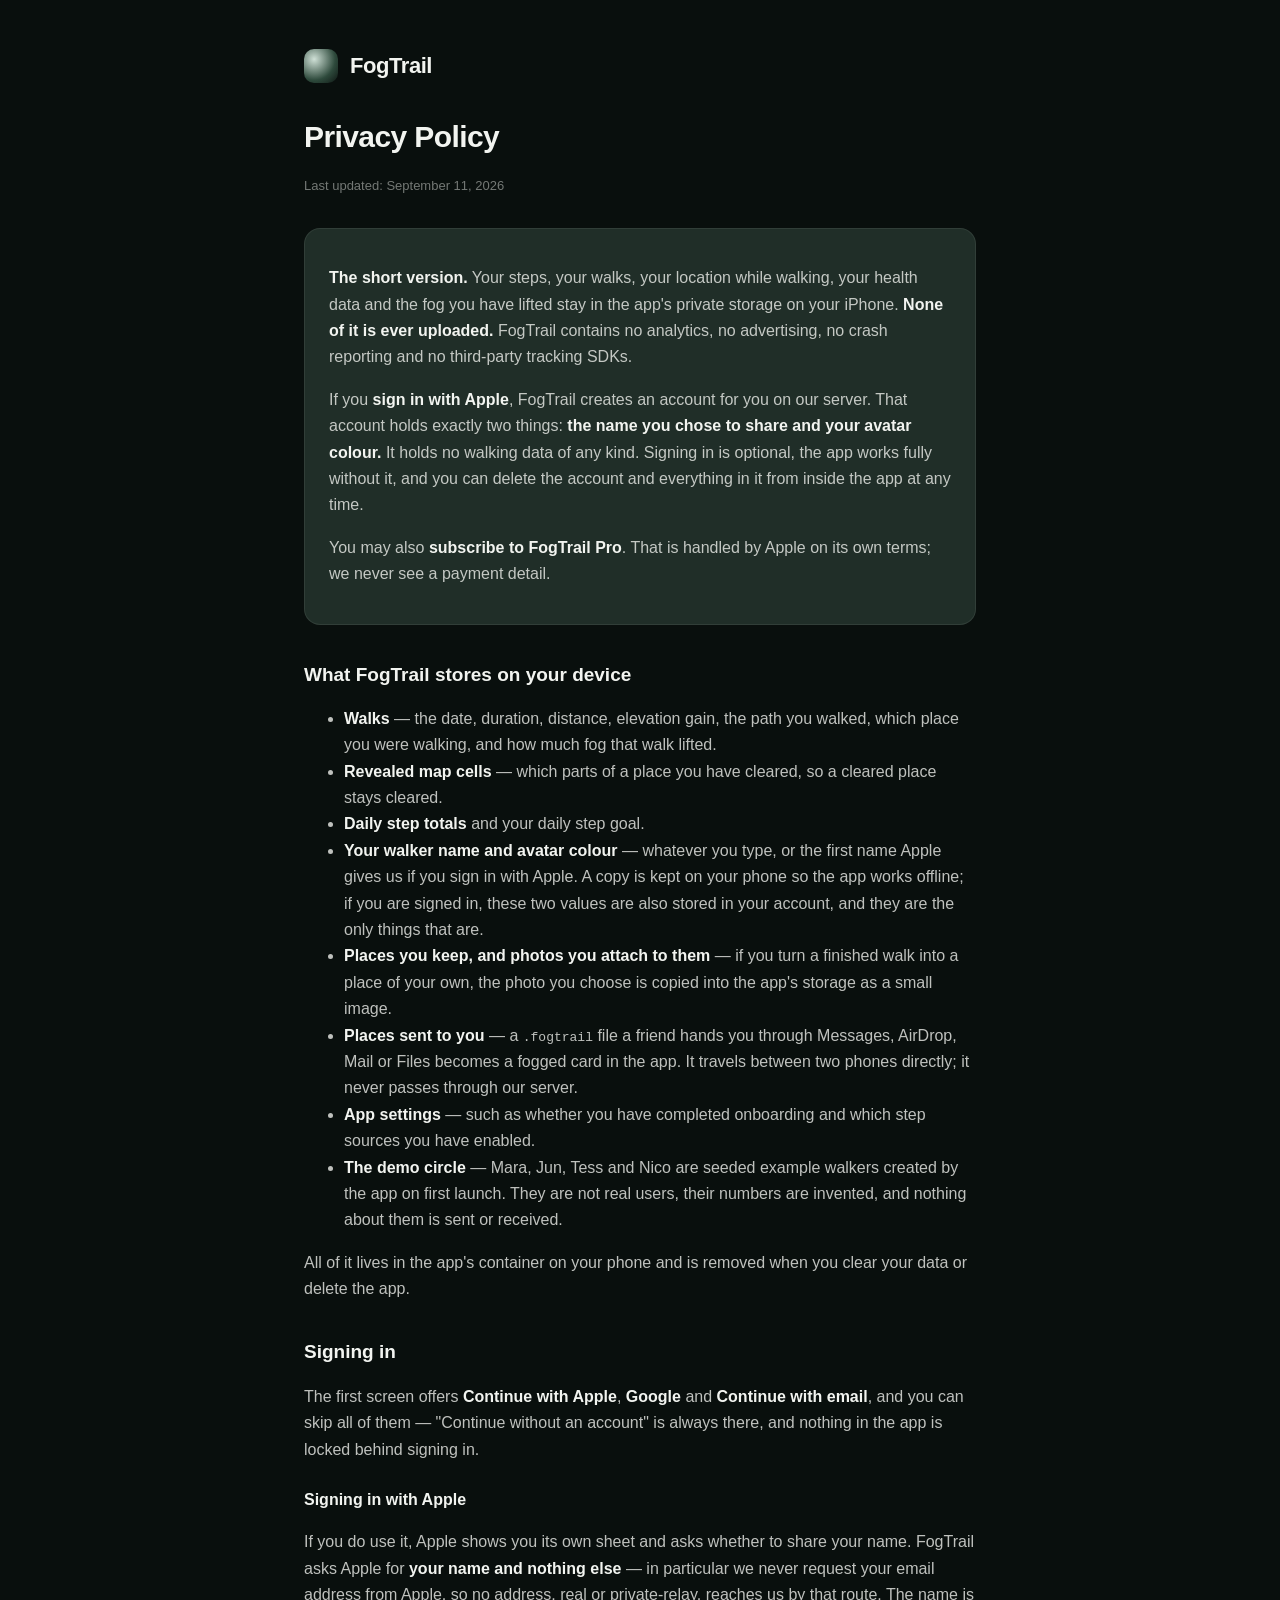
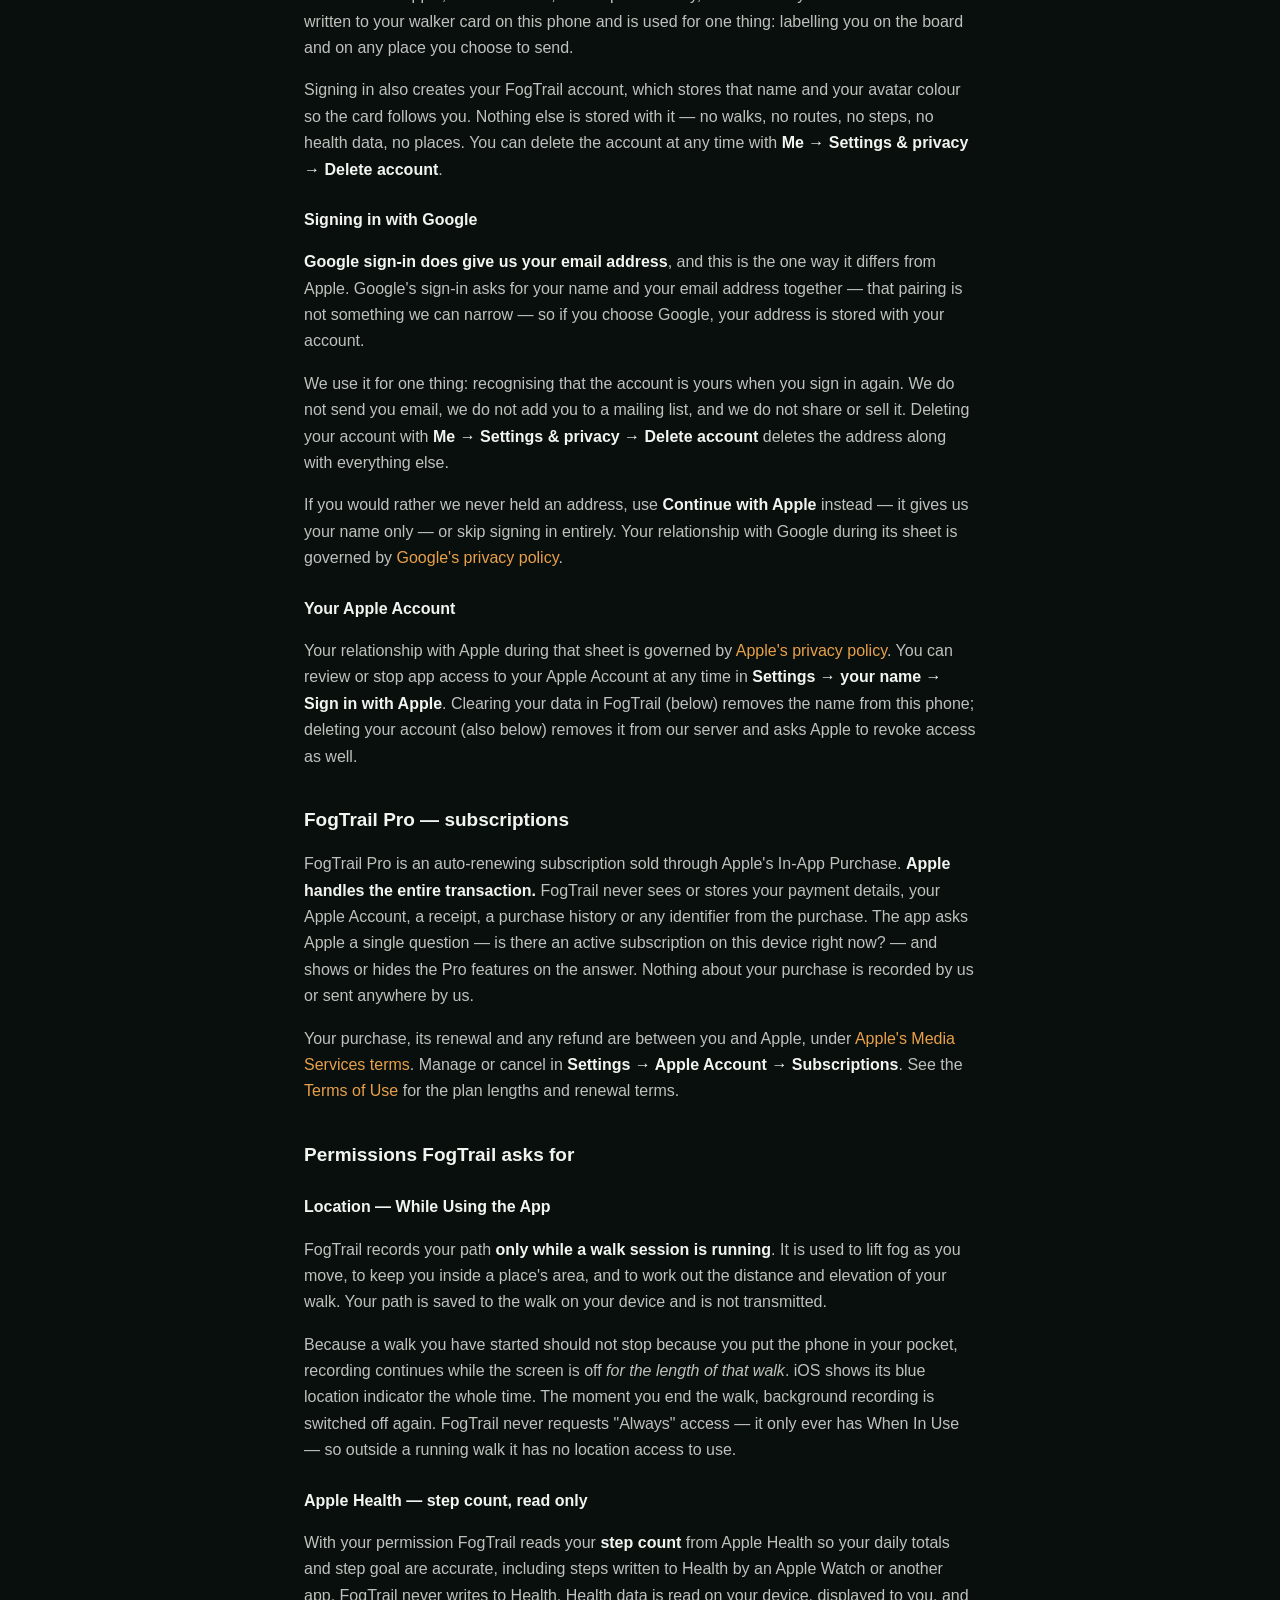
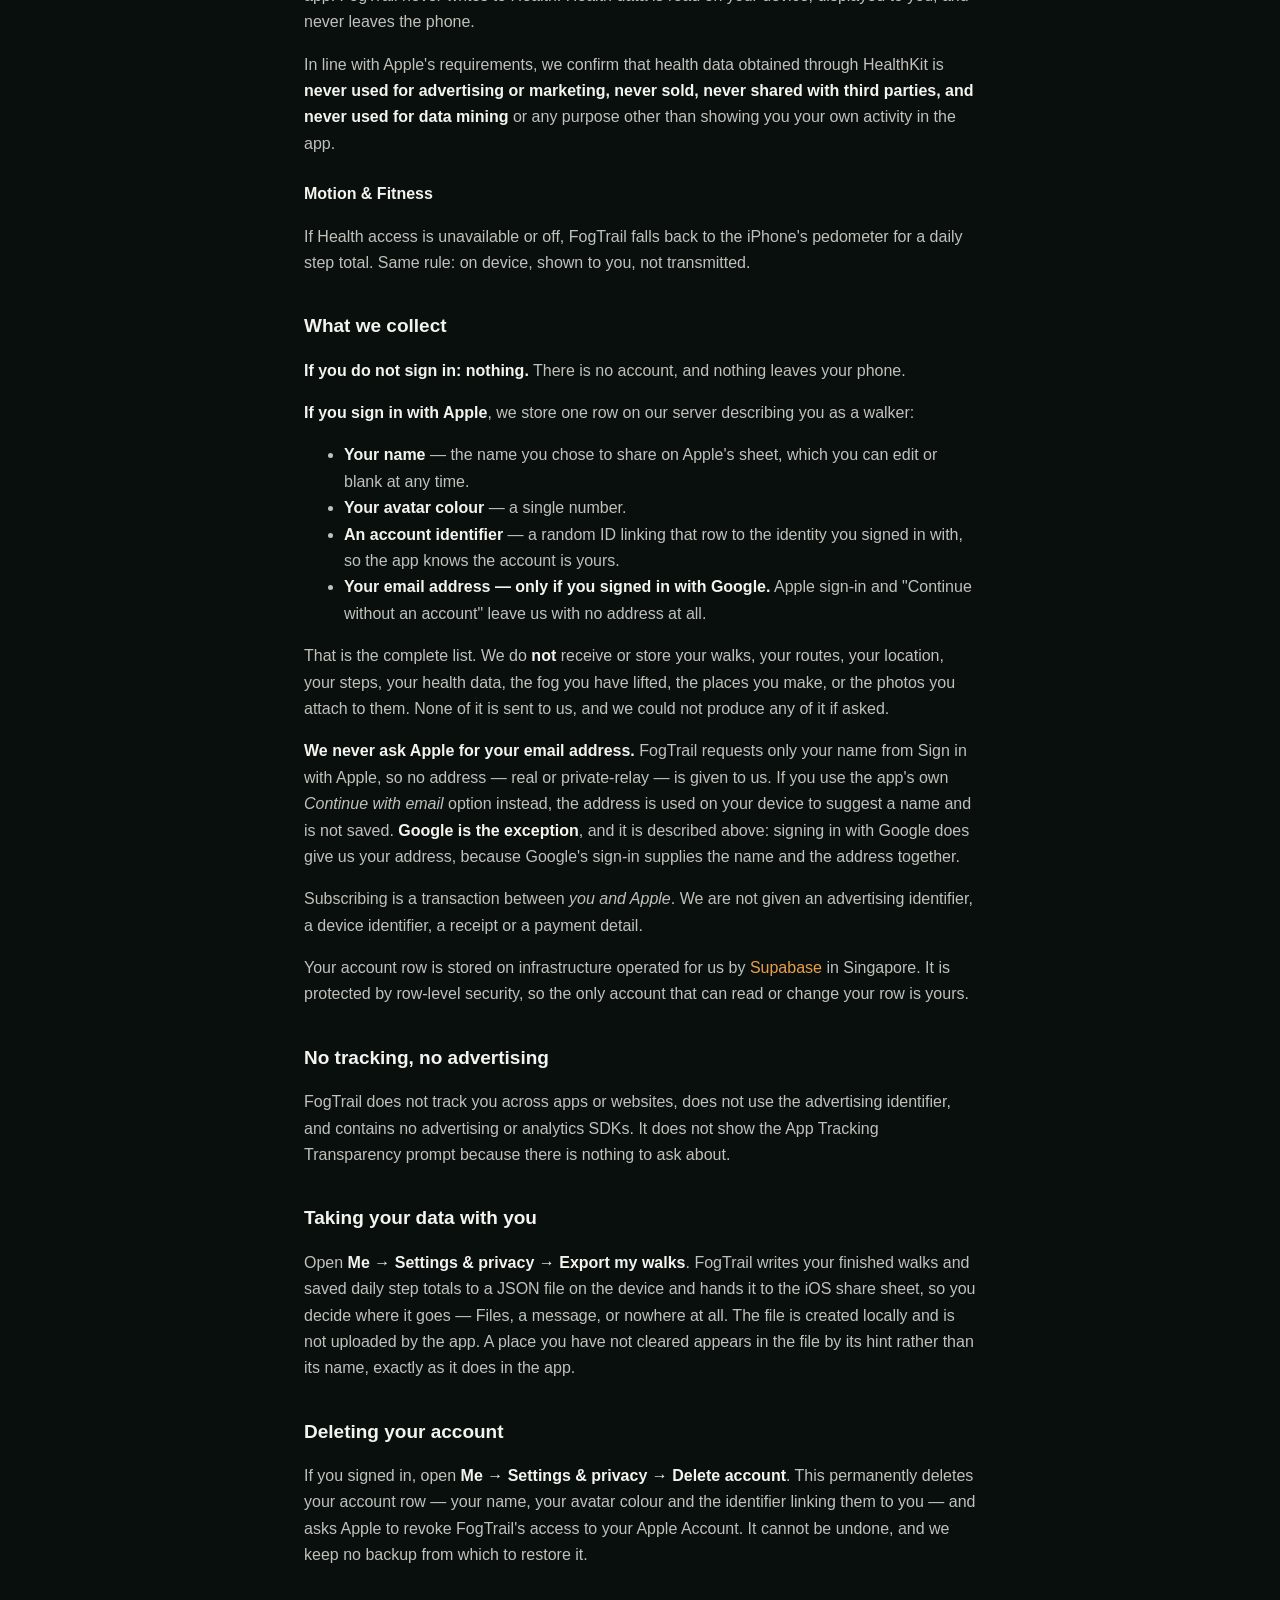
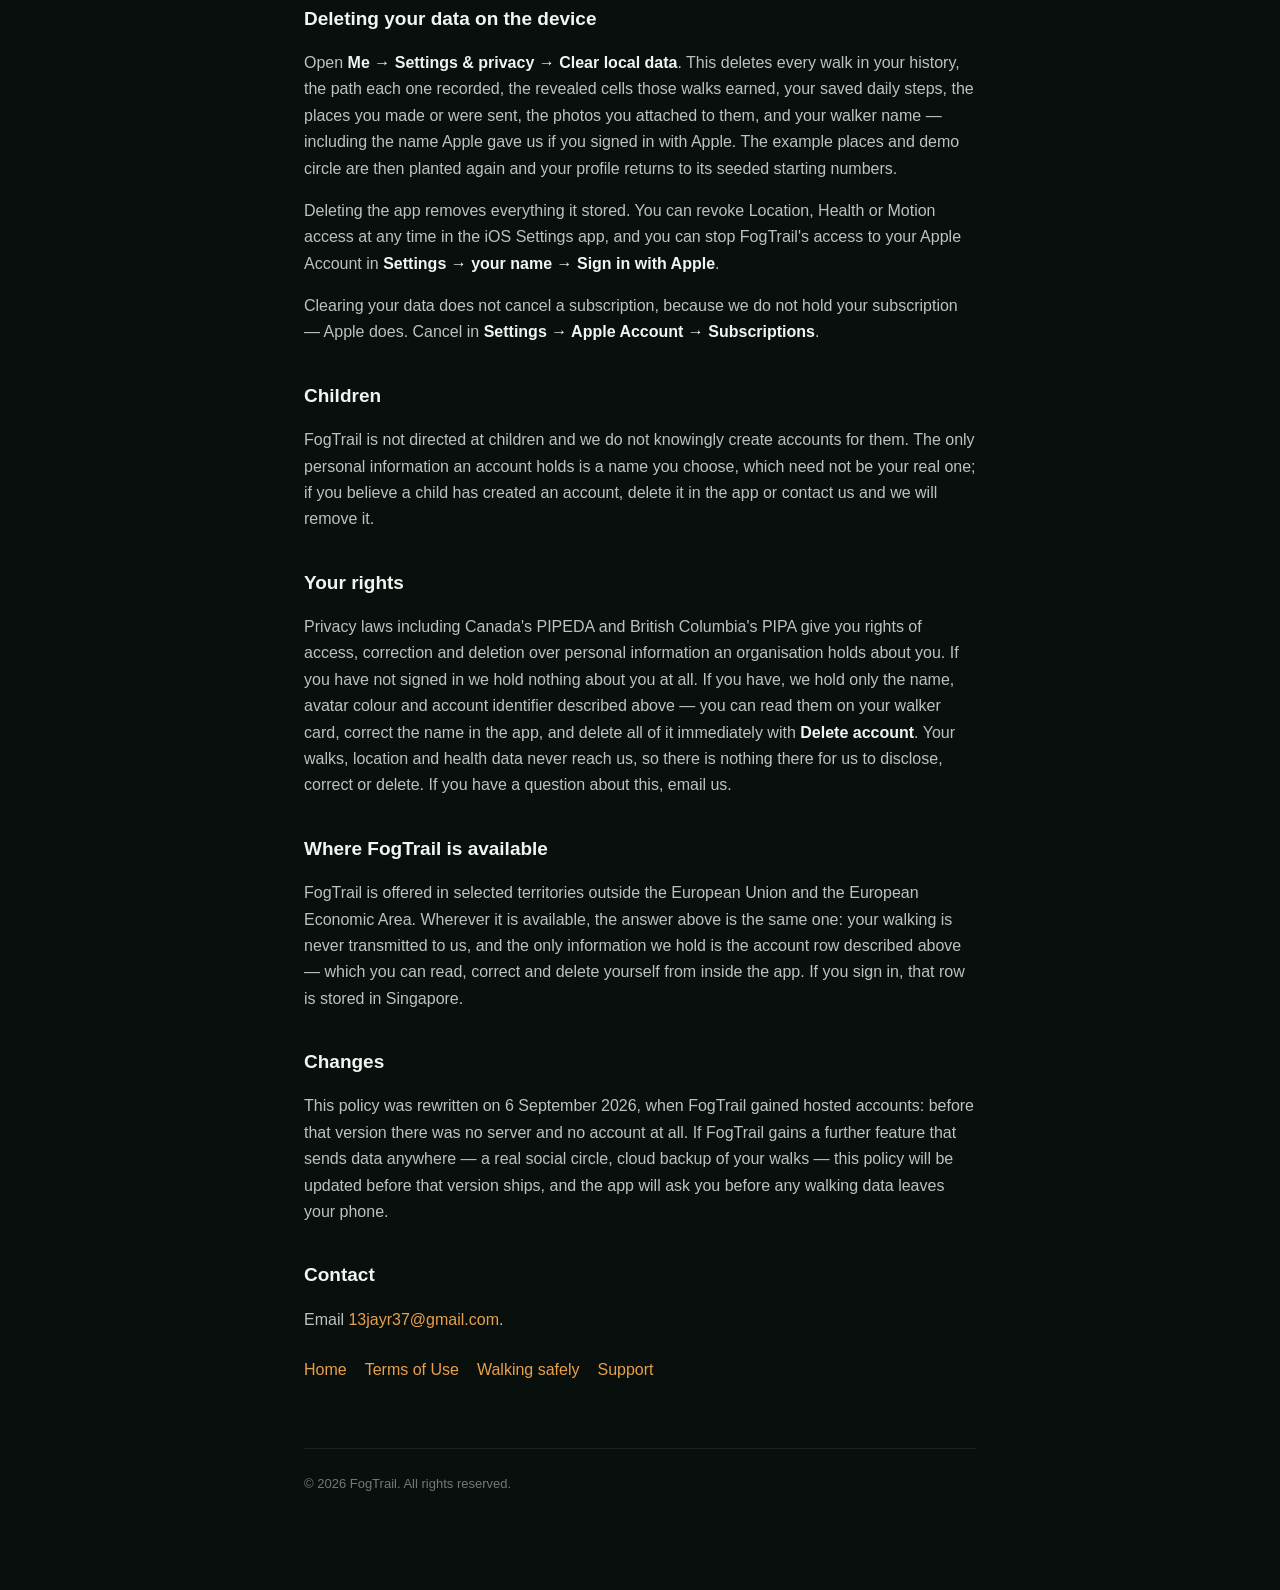
==== commit 3bf0290e: "docs(privacy): Google sign-in gives us an email address, say so Google sign-in went live on 2026-09-" ====
--- a/privacy.html
+++ b/privacy.html
@@ -10,7 +10,7 @@
   <div class="wrap">
     <header class="brand"><div class="dot"></div><h1>FogTrail</h1></header>
     <h1 class="title">Privacy Policy</h1>
-    <p class="updated">Last updated: September 6, 2026</p>
+    <p class="updated">Last updated: September 11, 2026</p>
 
     <div class="card">
       <p><strong>The short version.</strong> Your steps, your walks, your location
@@ -55,20 +55,37 @@
     <p>All of it lives in the app's container on your phone and is removed when you
     clear your data or delete the app.</p>
 
-    <h2>Signing in with Apple</h2>
-    <p>The first screen offers <strong>Continue with Apple</strong>, and you can skip
-    it — "Continue without an account" is always there, and nothing in the app is
-    locked behind signing in.</p>
+    <h2>Signing in</h2>
+    <p>The first screen offers <strong>Continue with Apple</strong>,
+    <strong>Google</strong> and <strong>Continue with email</strong>, and you can skip
+    all of them — "Continue without an account" is always there, and nothing in the app
+    is locked behind signing in.</p>
+    <h3>Signing in with Apple</h3>
     <p>If you do use it, Apple shows you its own sheet and asks whether to share your
     name. FogTrail asks Apple for <strong>your name and nothing else</strong> — in
-    particular we never request your email address, so no address, real or
-    private-relay, is given to us. The name is written to your walker card on this
+    particular we never request your email address from Apple, so no address, real or
+    private-relay, reaches us by that route. The name is written to your walker card on this
     phone and is used for one thing: labelling you on the board and on any place you
     choose to send.</p>
     <p>Signing in also creates your FogTrail account, which stores that name and your
     avatar colour so the card follows you. Nothing else is stored with it — no walks,
     no routes, no steps, no health data, no places. You can delete the account at any
     time with <strong>Me → Settings &amp; privacy → Delete account</strong>.</p>
+    <h3>Signing in with Google</h3>
+    <p><strong>Google sign-in does give us your email address</strong>, and this is the
+    one way it differs from Apple. Google's sign-in asks for your name and your email
+    address together — that pairing is not something we can narrow — so if you choose
+    Google, your address is stored with your account.</p>
+    <p>We use it for one thing: recognising that the account is yours when you sign in
+    again. We do not send you email, we do not add you to a mailing list, and we do not
+    share or sell it. Deleting your account with <strong>Me → Settings &amp; privacy →
+    Delete account</strong> deletes the address along with everything else.</p>
+    <p>If you would rather we never held an address, use <strong>Continue with
+    Apple</strong> instead — it gives us your name only — or skip signing in entirely.
+    Your relationship with Google during its sheet is governed by
+    <a href="https://policies.google.com/privacy">Google's privacy policy</a>.</p>
+
+    <h3>Your Apple Account</h3>
     <p>Your relationship with Apple during that sheet is governed by
     <a href="https://www.apple.com/legal/privacy/">Apple's privacy policy</a>. You can
     review or stop app access to your Apple Account at any time in
@@ -128,8 +145,11 @@
       <li><strong>Your name</strong> — the name you chose to share on Apple's sheet,
       which you can edit or blank at any time.</li>
       <li><strong>Your avatar colour</strong> — a single number.</li>
-      <li><strong>An account identifier</strong> — a random ID linking that row to your
-      Sign in with Apple identity, so the app knows the account is yours.</li>
+      <li><strong>An account identifier</strong> — a random ID linking that row to the
+      identity you signed in with, so the app knows the account is yours.</li>
+      <li><strong>Your email address — only if you signed in with Google.</strong>
+      Apple sign-in and "Continue without an account" leave us with no address at
+      all.</li>
     </ul>
     <p>That is the complete list. We do <strong>not</strong> receive or store your
     walks, your routes, your location, your steps, your health data, the fog you have
@@ -138,7 +158,10 @@
     <p><strong>We never ask Apple for your email address.</strong> FogTrail requests
     only your name from Sign in with Apple, so no address — real or private-relay —
     is given to us. If you use the app's own <em>Continue with email</em> option
-    instead, the address is used on your device to suggest a name and is not saved.</p>
+    instead, the address is used on your device to suggest a name and is not saved.
+    <strong>Google is the exception</strong>, and it is described above: signing in
+    with Google does give us your address, because Google's sign-in supplies the name
+    and the address together.</p>
     <p>Subscribing is a transaction between <em>you and Apple</em>. We are not given an
     advertising identifier, a device identifier, a receipt or a payment detail.</p>
     <p>Your account row is stored on infrastructure operated for us by
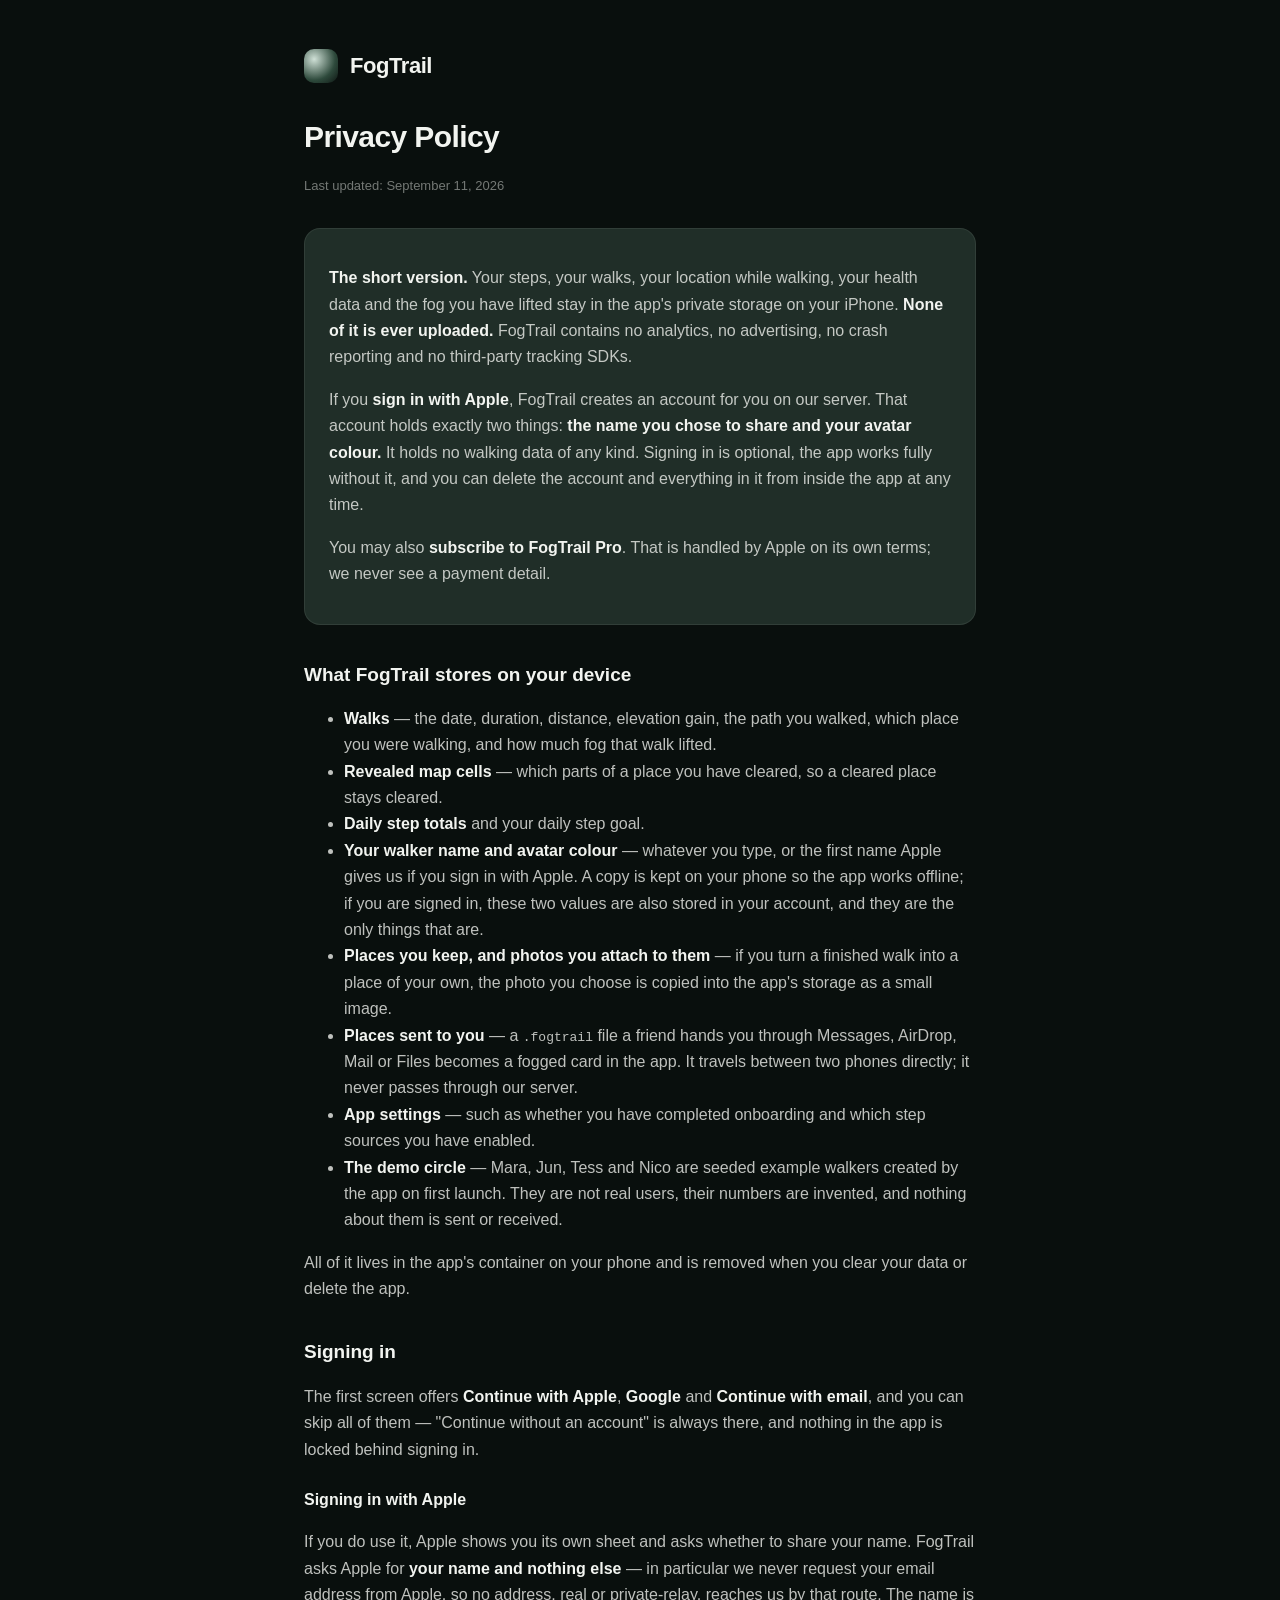
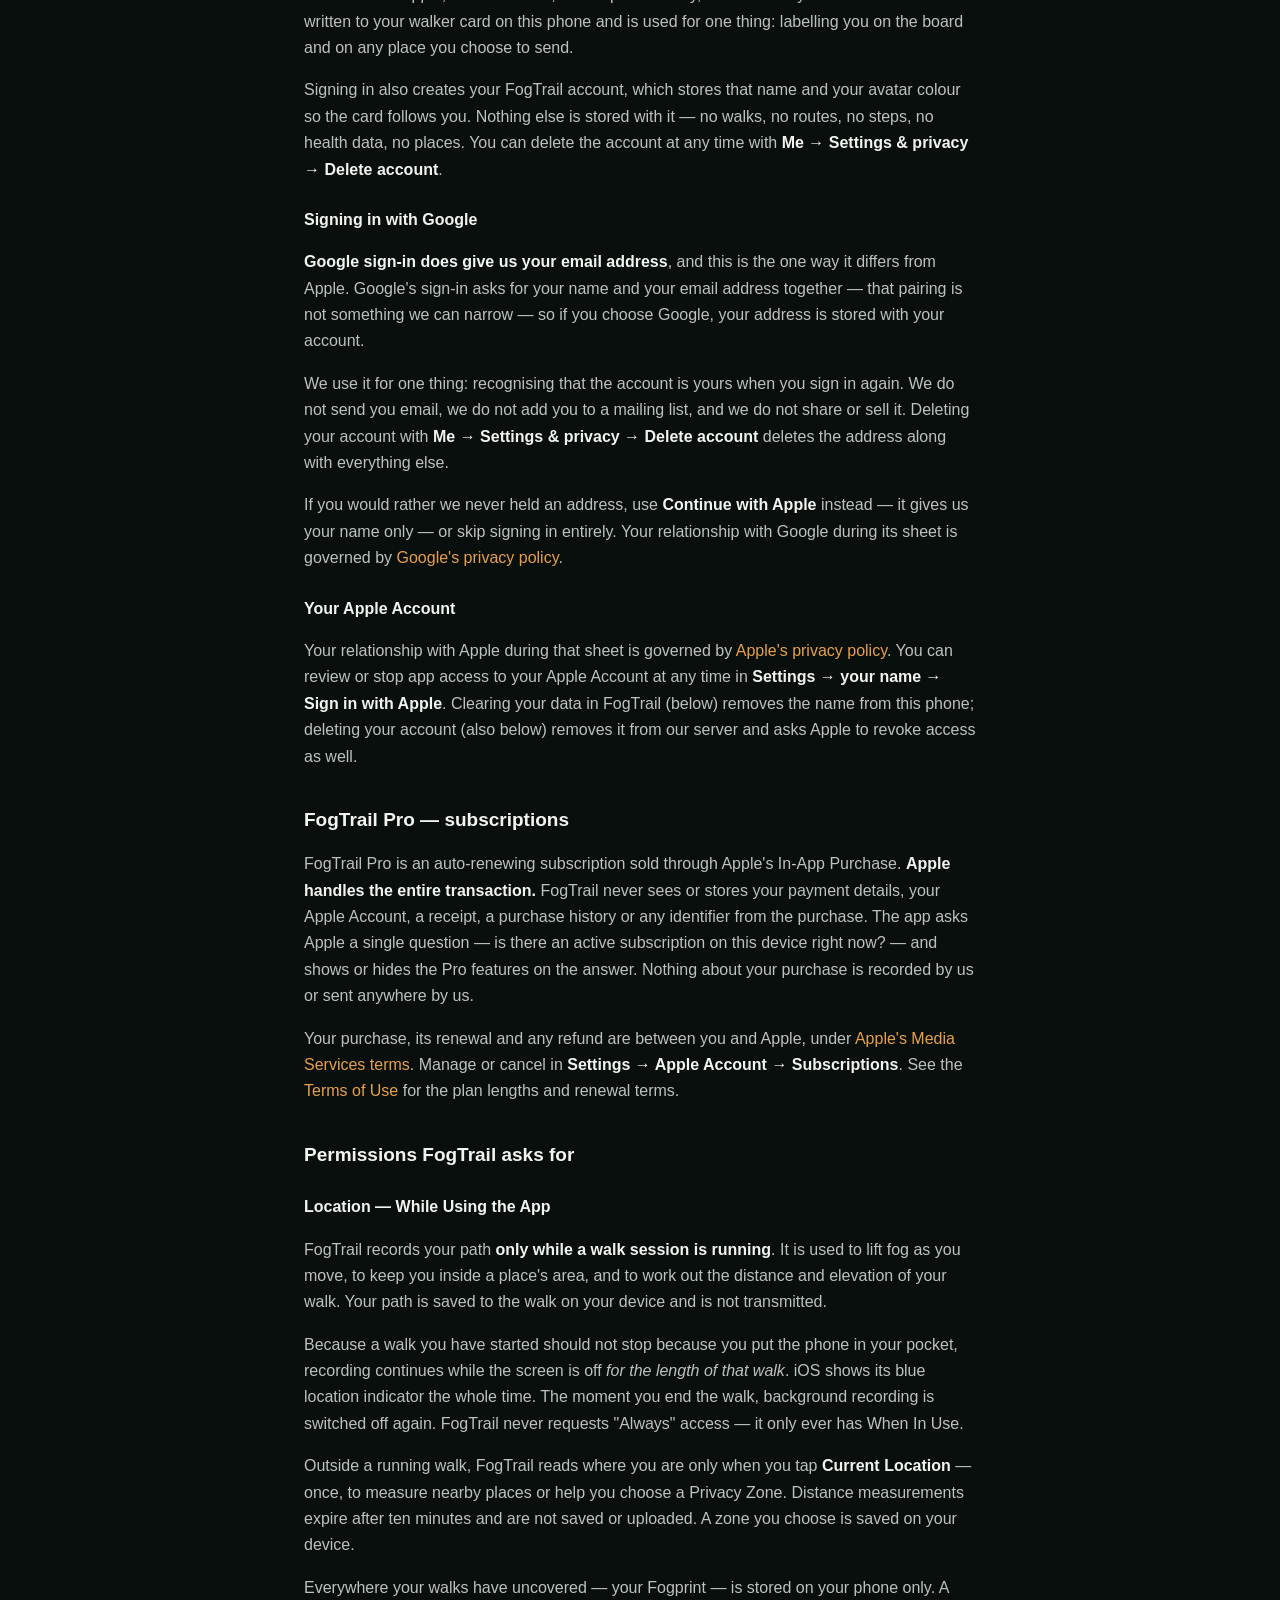
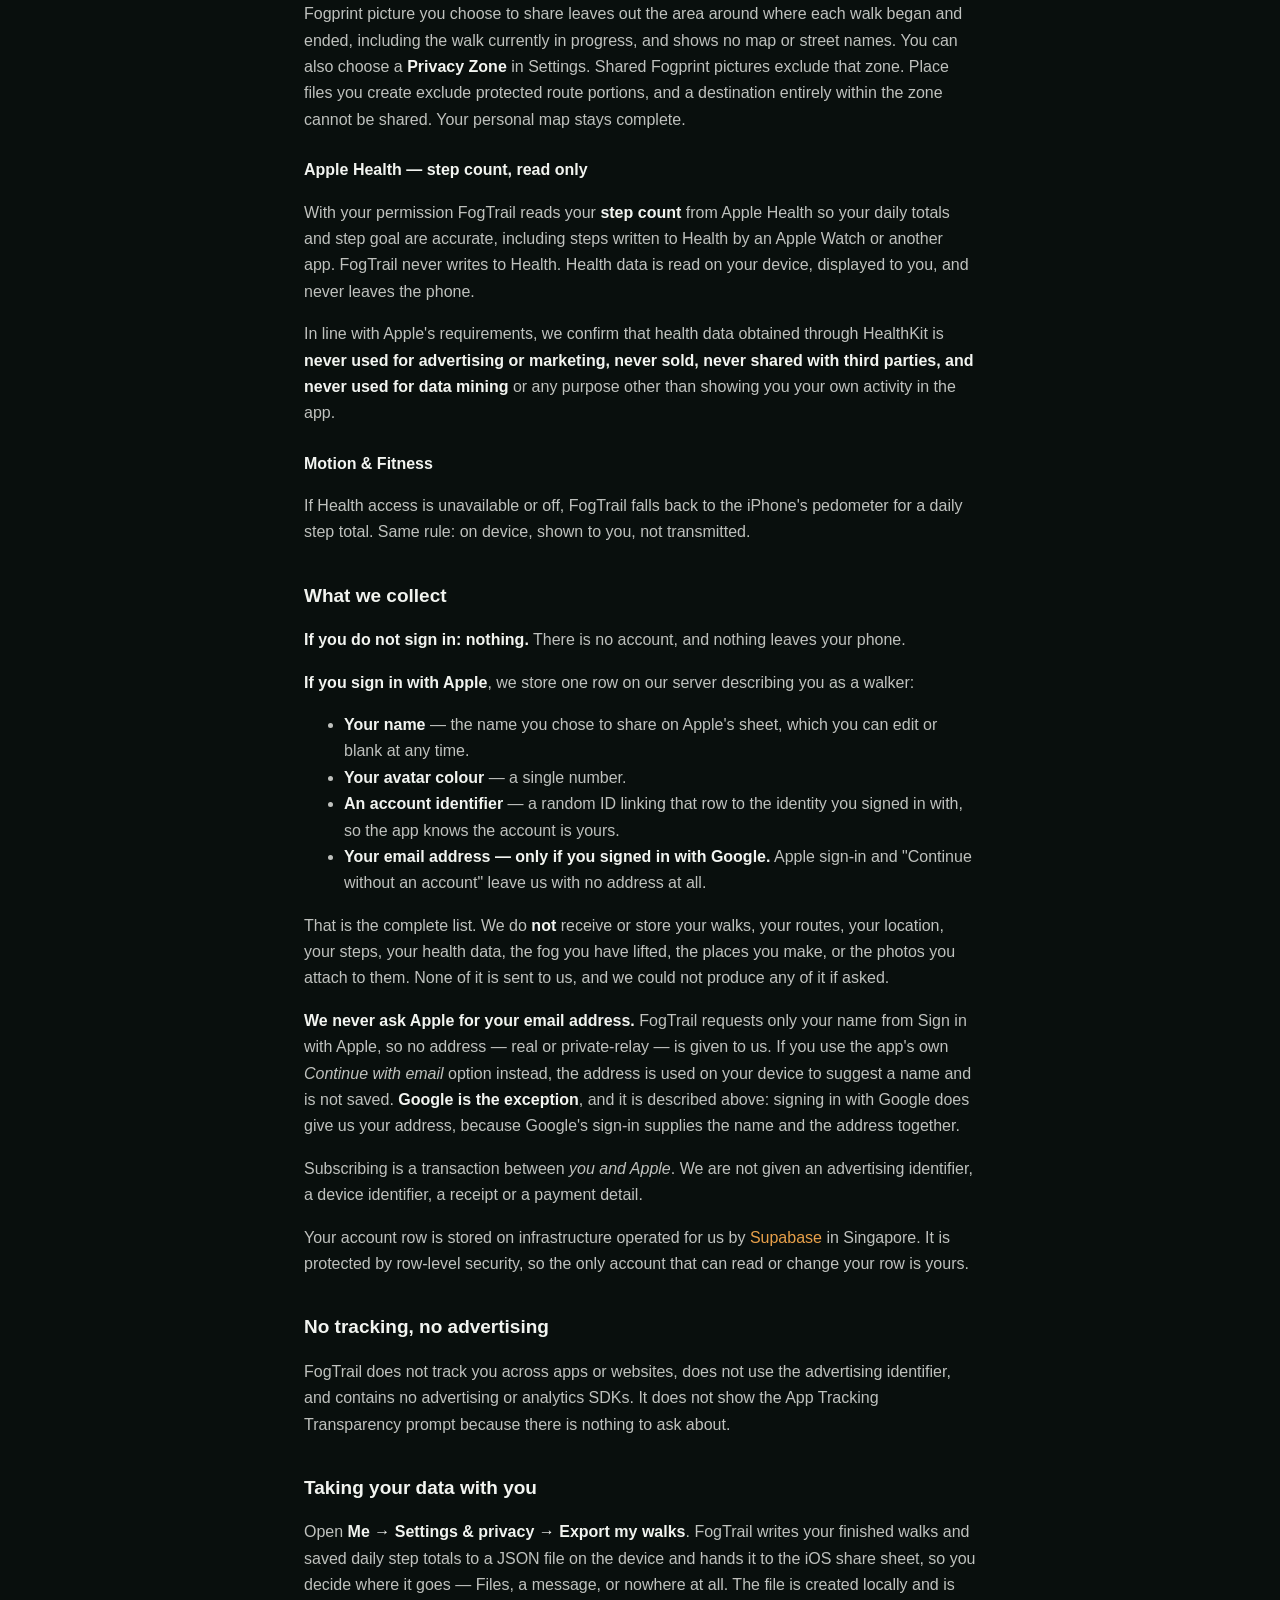
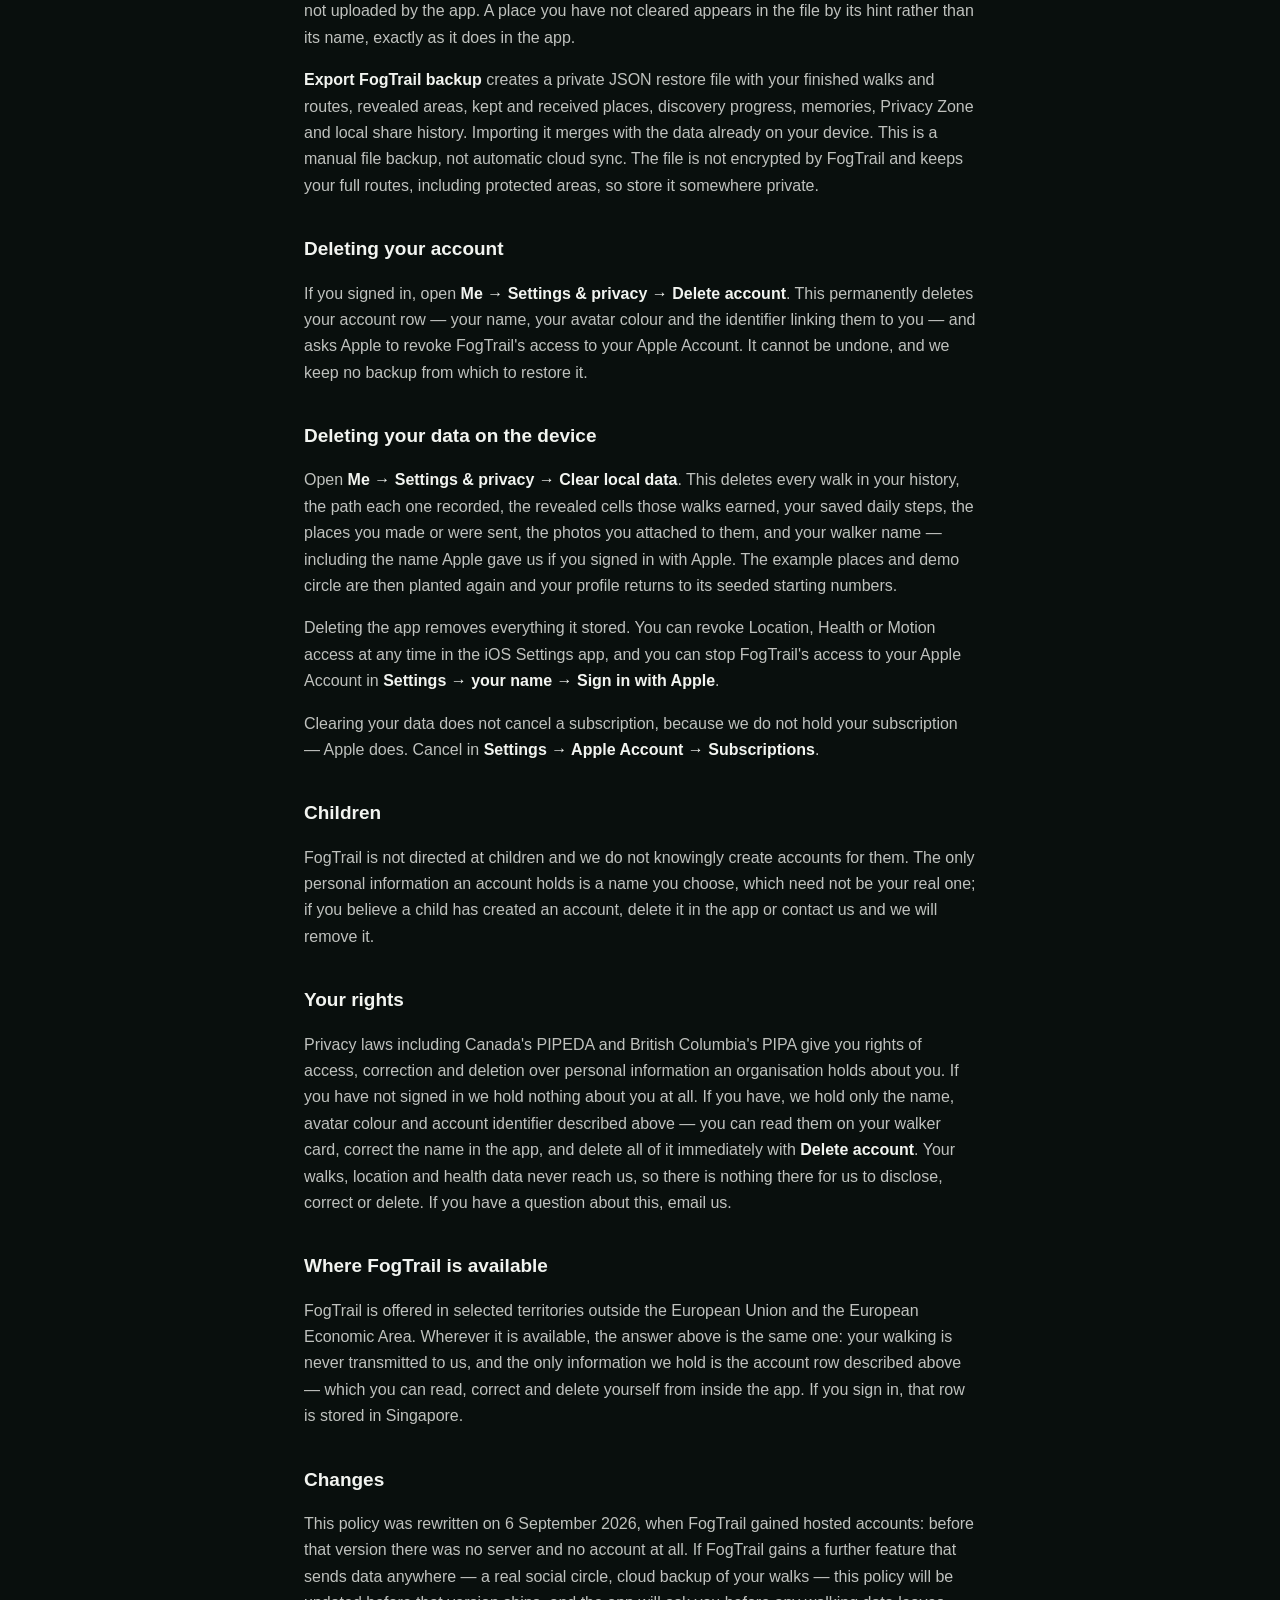
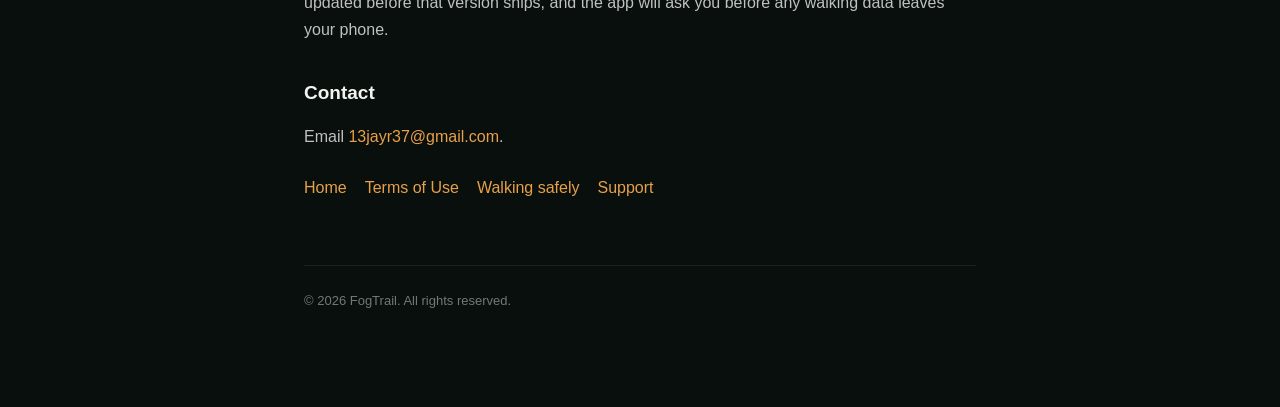
==== commit 9f6f6d10: "docs(privacy): describe Privacy Zones, Fogprint sharing limits, Current Location and manual backup" ====
--- a/privacy.html
+++ b/privacy.html
@@ -118,8 +118,18 @@
     your pocket, recording continues while the screen is off <em>for the length of
     that walk</em>. iOS shows its blue location indicator the whole time. The moment
     you end the walk, background recording is switched off again. FogTrail never
-    requests "Always" access — it only ever has When In Use — so outside a running
-    walk it has no location access to use.</p>
+    requests "Always" access — it only ever has When In Use.</p>
+    <p>Outside a running walk, FogTrail reads where you are only when you tap
+    <strong>Current Location</strong> — once, to measure nearby places or help you
+    choose a Privacy Zone. Distance measurements expire after ten minutes and are
+    not saved or uploaded. A zone you choose is saved on your device.</p>
+    <p>Everywhere your walks have uncovered — your Fogprint — is stored on your phone
+    only. A Fogprint picture you choose to share leaves out the area around where each
+    walk began and ended, including the walk currently in progress, and shows no
+    map or street names. You can also choose a <strong>Privacy Zone</strong> in
+    Settings. Shared Fogprint pictures exclude that zone. Place files you create
+    exclude protected route portions, and a destination entirely within the zone
+    cannot be shared. Your personal map stays complete.</p>
 
     <h3>Apple Health — step count, read only</h3>
     <p>With your permission FogTrail reads your <strong>step count</strong> from Apple
@@ -182,6 +192,13 @@
     the app. A place you have not cleared appears in the file by its hint rather than
     its name, exactly as it does in the app.</p>
 
+    <p><strong>Export FogTrail backup</strong> creates a private JSON restore file
+    with your finished walks and routes, revealed areas, kept and received places,
+    discovery progress, memories, Privacy Zone and local share history. Importing
+    it merges with the data already on your device. This is a manual file backup,
+    not automatic cloud sync. The file is not encrypted by FogTrail and keeps your
+    full routes, including protected areas, so store it somewhere private.</p>
+
     <h2>Deleting your account</h2>
     <p>If you signed in, open <strong>Me → Settings &amp; privacy → Delete
     account</strong>. This permanently deletes your account row — your name, your
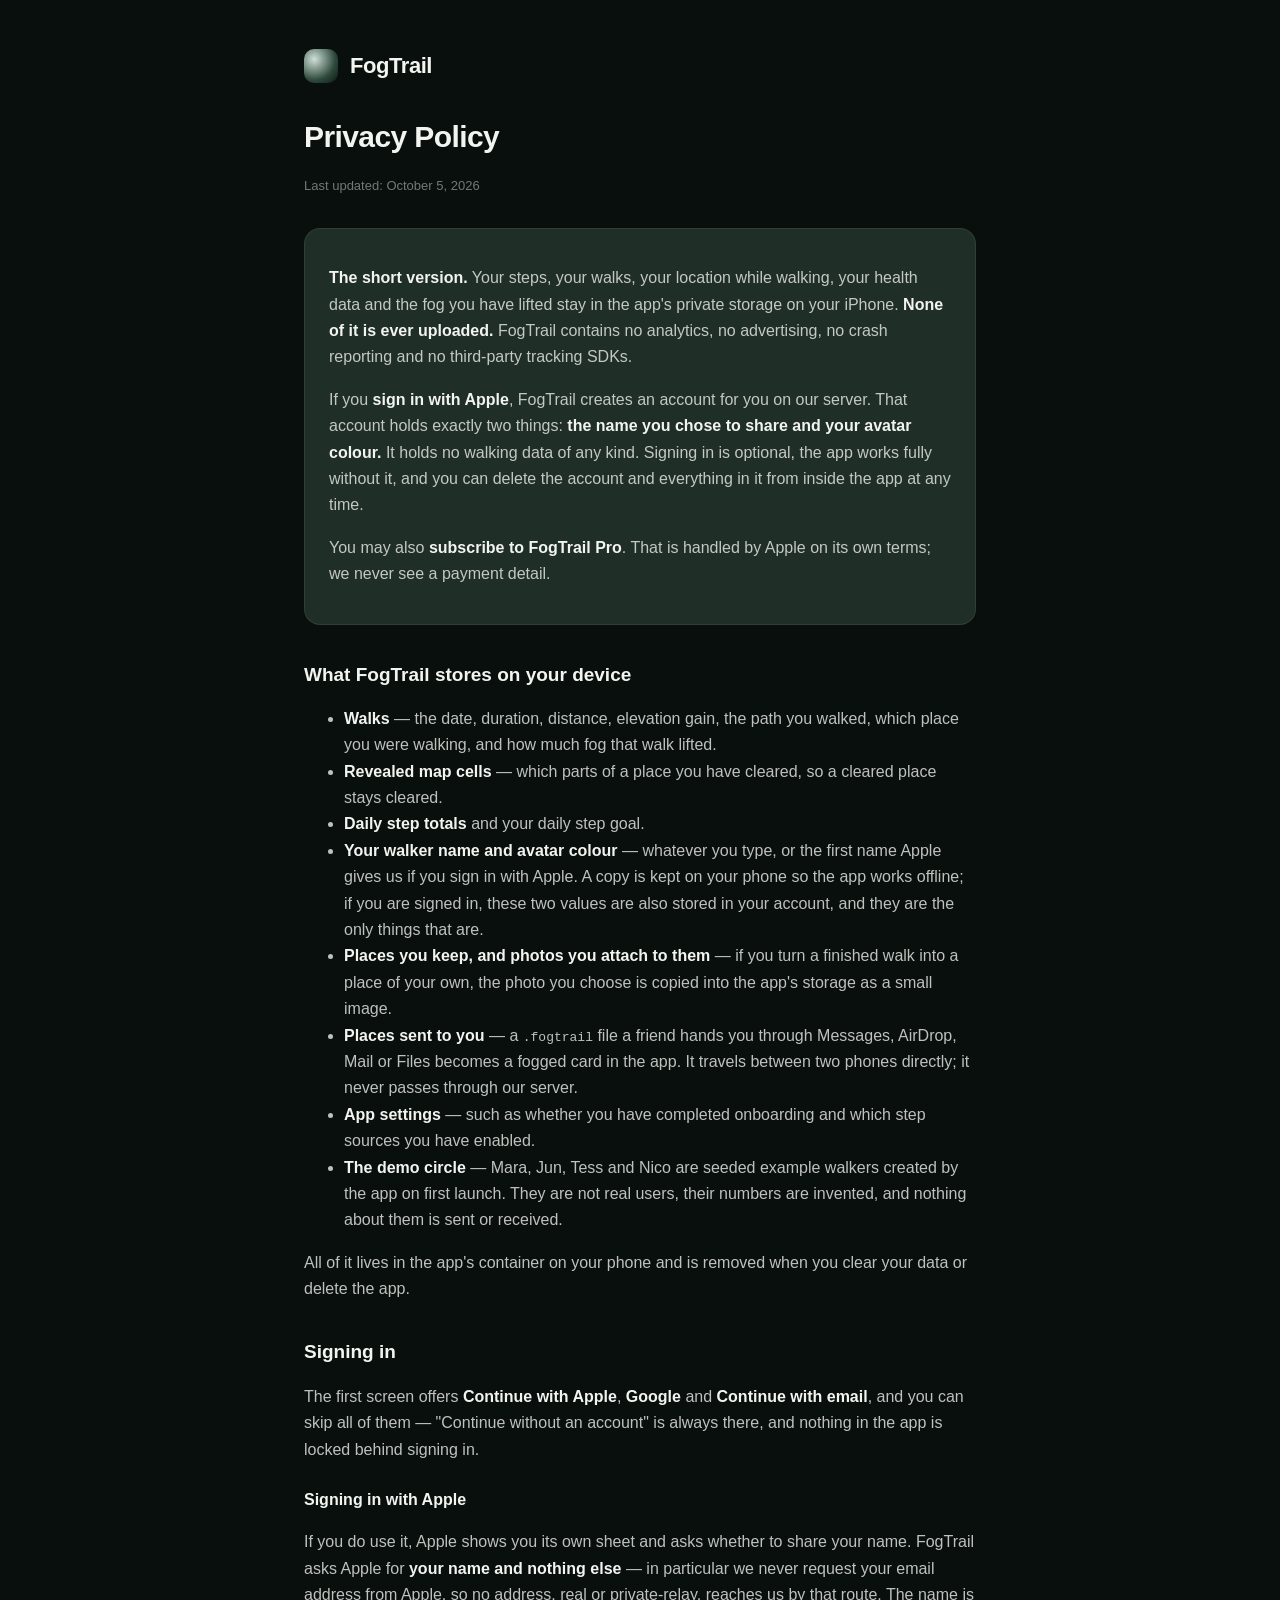
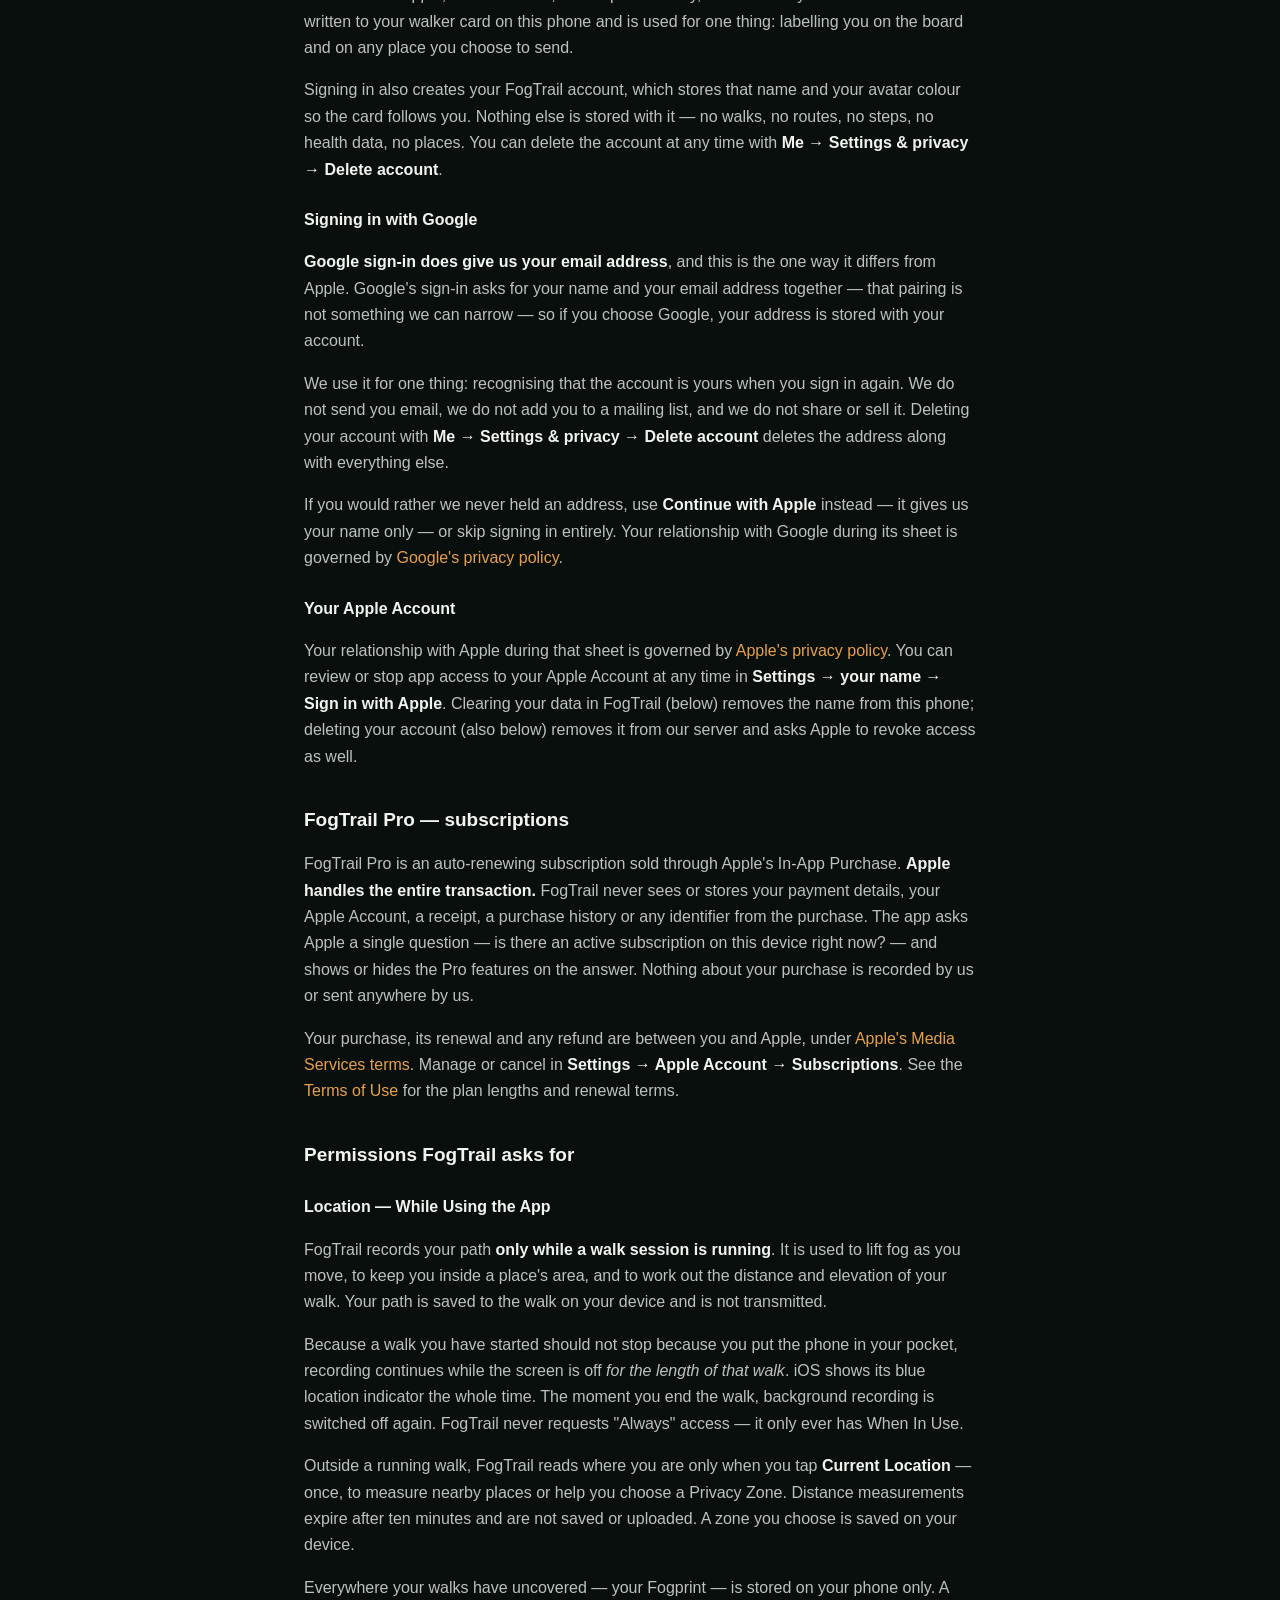
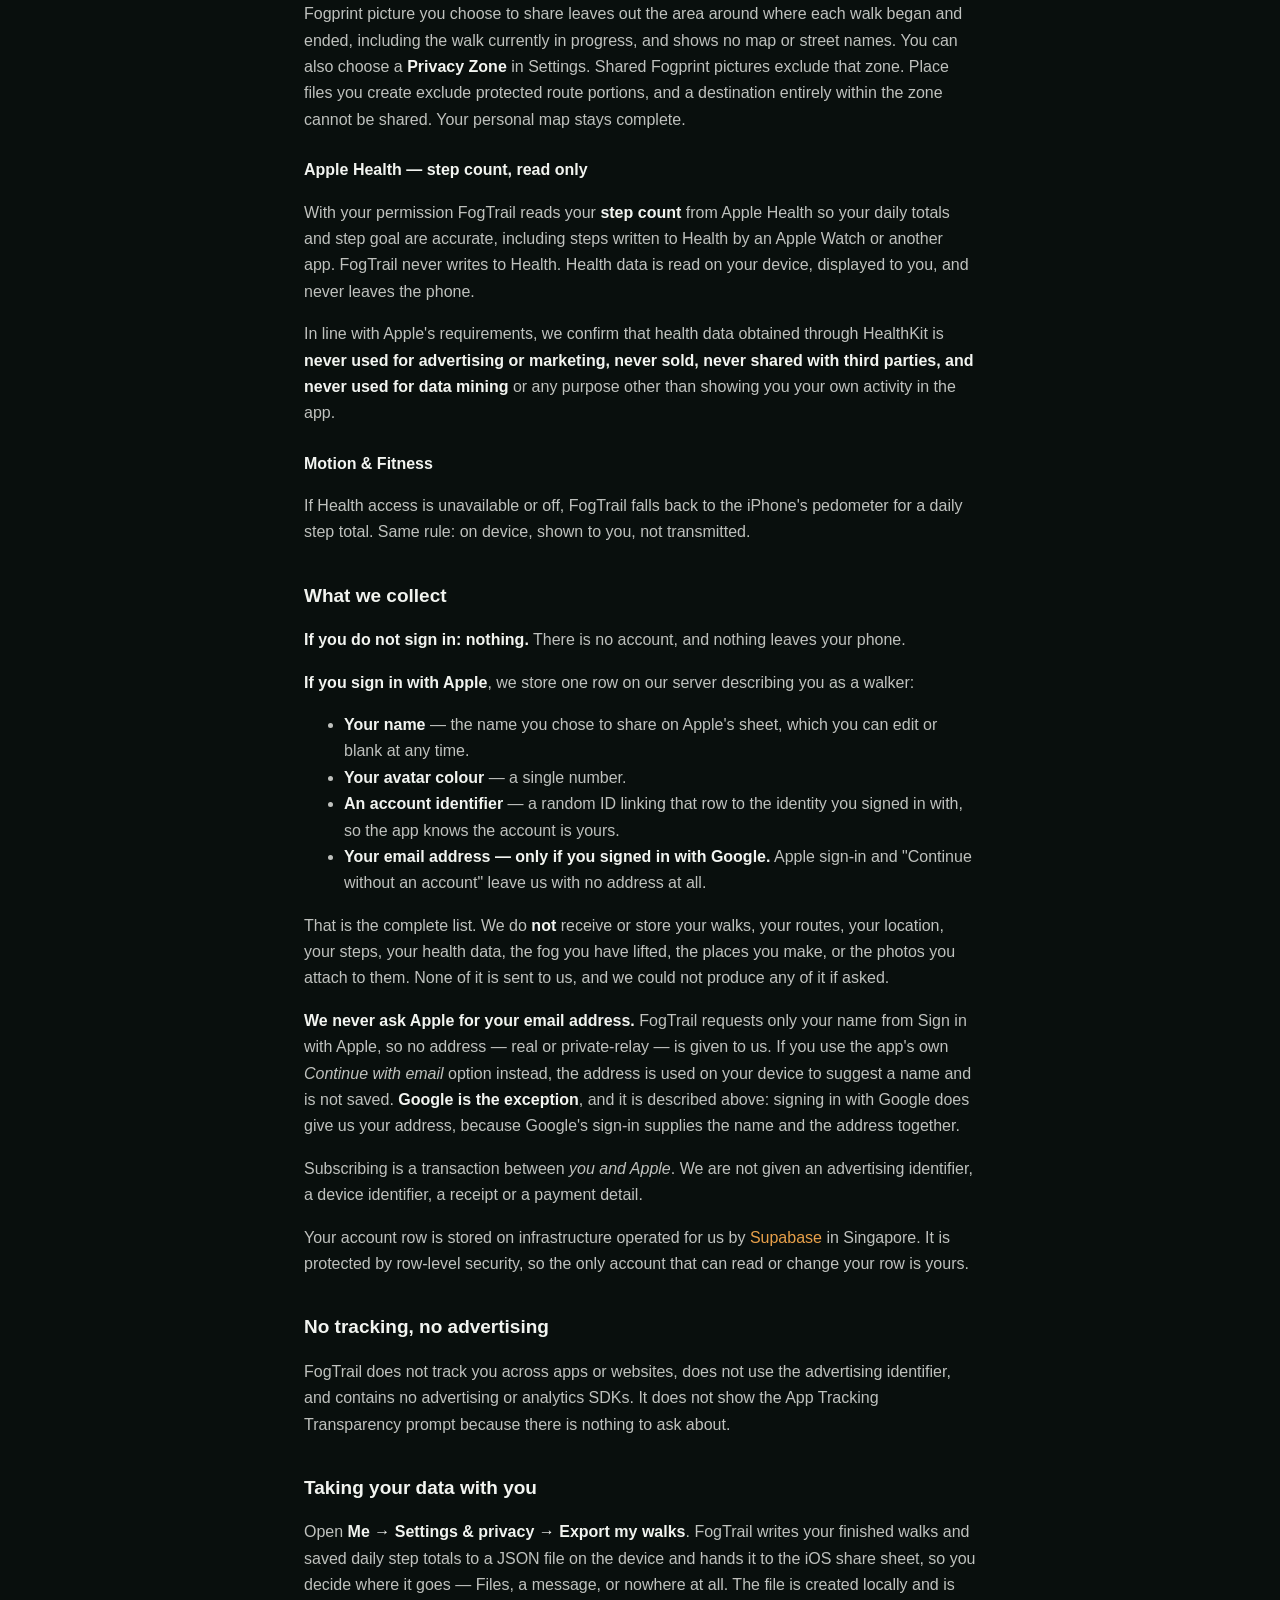
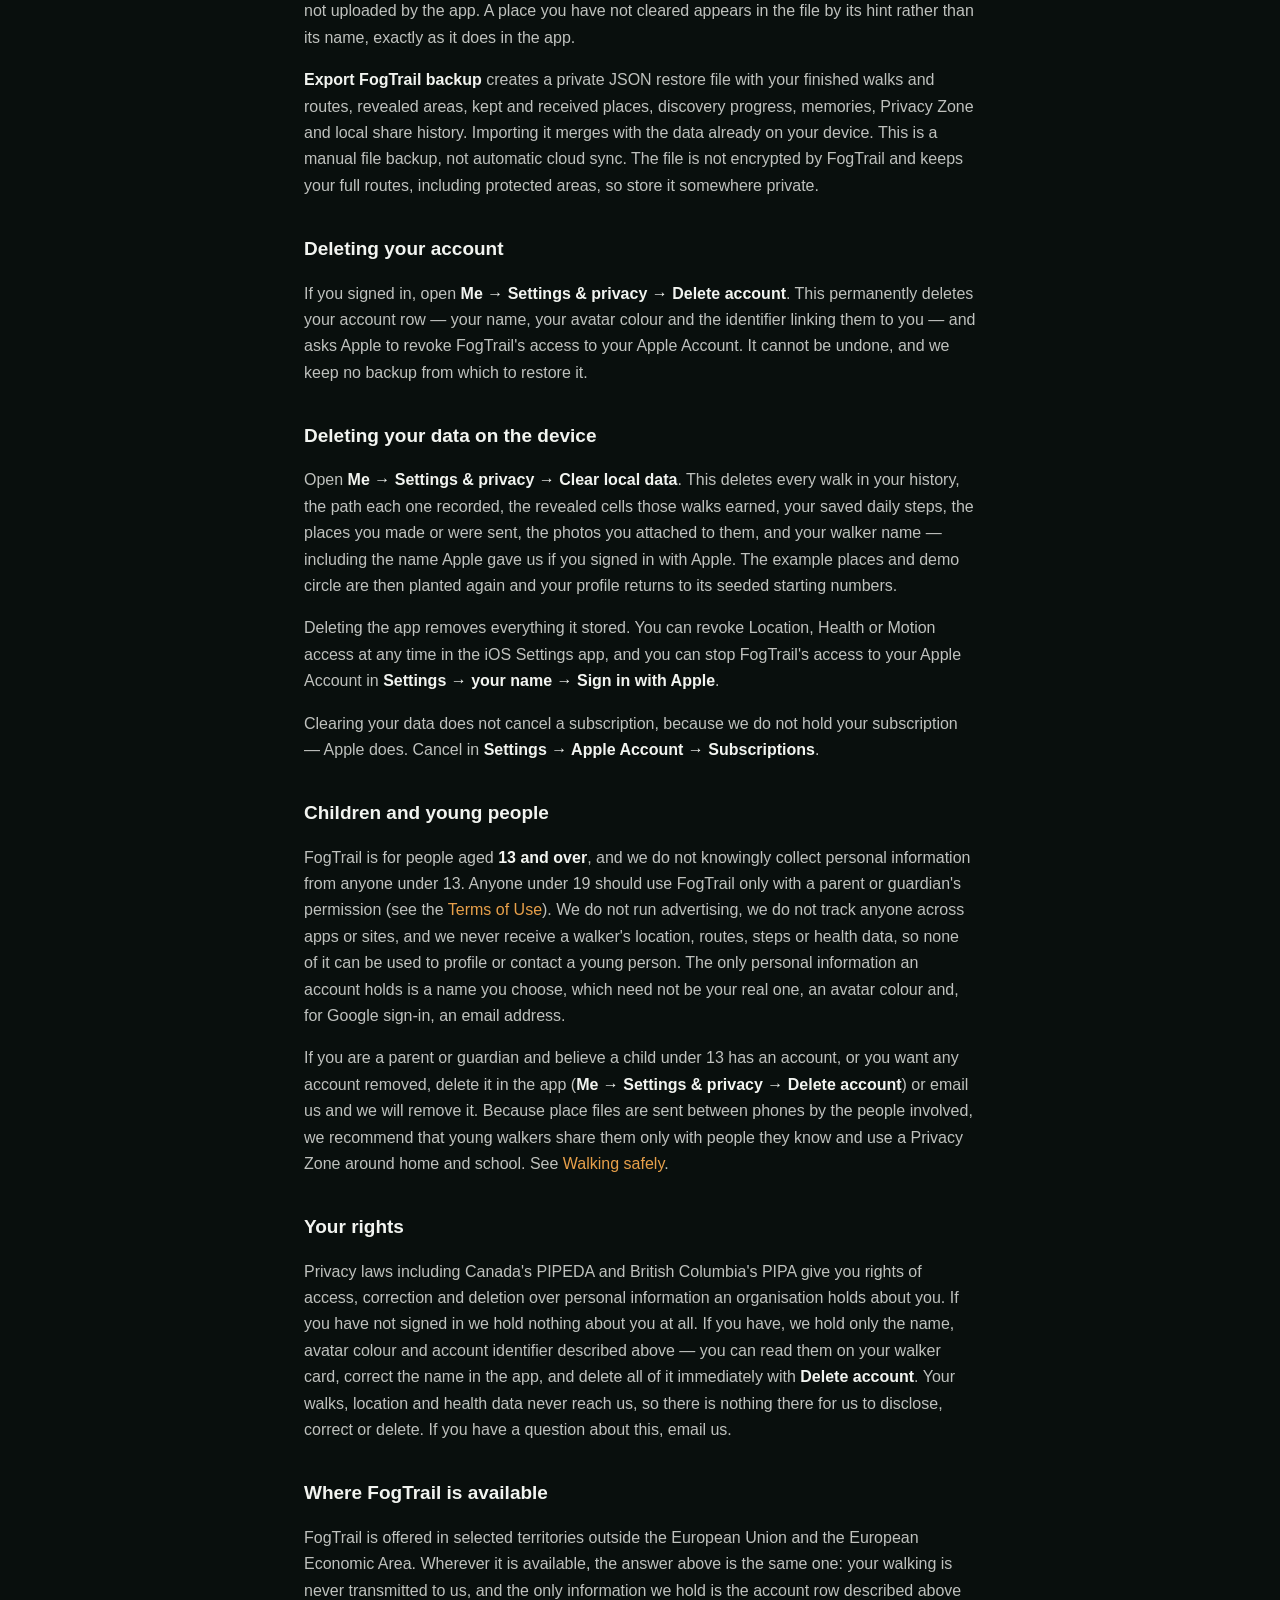
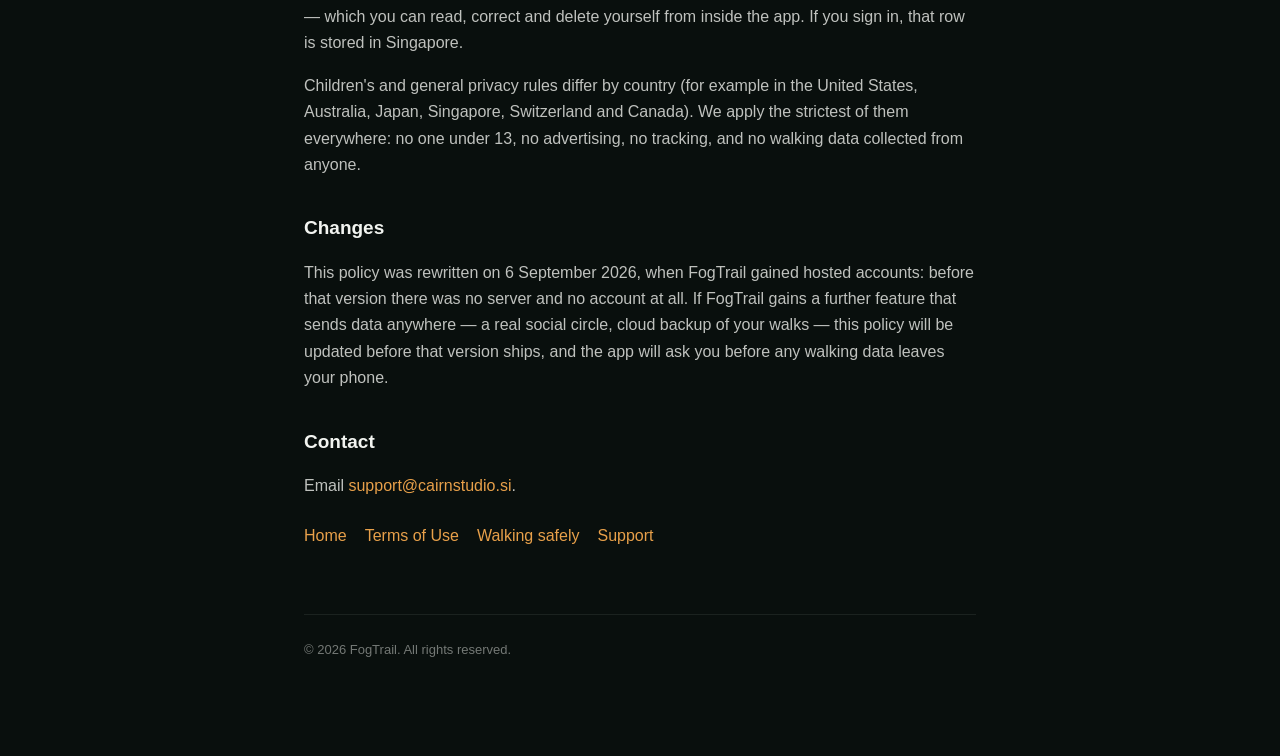
==== commit e6921d38: "docs: age minimum, youth safety, accurate recording copy, support@cairnstudio.si - Terms: who may us" ====
--- a/privacy.html
+++ b/privacy.html
@@ -10,7 +10,7 @@
   <div class="wrap">
     <header class="brand"><div class="dot"></div><h1>FogTrail</h1></header>
     <h1 class="title">Privacy Policy</h1>
-    <p class="updated">Last updated: September 11, 2026</p>
+    <p class="updated">Last updated: October 5, 2026</p>
 
     <div class="card">
       <p><strong>The short version.</strong> Your steps, your walks, your location
@@ -221,11 +221,23 @@
     subscription — Apple does. Cancel in <strong>Settings → Apple Account →
     Subscriptions</strong>.</p>
 
-    <h2>Children</h2>
-    <p>FogTrail is not directed at children and we do not knowingly create accounts
-    for them. The only personal information an account holds is a name you choose,
-    which need not be your real one; if you believe a child has created an account,
-    delete it in the app or contact us and we will remove it.</p>
+    <h2>Children and young people</h2>
+    <p>FogTrail is for people aged <strong>13 and over</strong>, and we do not
+    knowingly collect personal information from anyone under 13. Anyone under 19
+    should use FogTrail only with a parent or guardian's permission (see the
+    <a href="terms.html">Terms of Use</a>). We do not run advertising, we do not
+    track anyone across apps or sites, and we never receive a walker's location,
+    routes, steps or health data, so none of it can be used to profile or contact a
+    young person. The only personal information an account holds is a name you
+    choose, which need not be your real one, an avatar colour and, for Google
+    sign-in, an email address.</p>
+    <p>If you are a parent or guardian and believe a child under 13 has an account,
+    or you want any account removed, delete it in the app (<strong>Me &rarr;
+    Settings &amp; privacy &rarr; Delete account</strong>) or email us and we will
+    remove it. Because place files are sent between phones by the people involved,
+    we recommend that young walkers share them only with people they know and use a
+    Privacy Zone around home and school. See <a href="safety.html">Walking
+    safely</a>.</p>
 
     <h2>Your rights</h2>
     <p>Privacy laws including Canada's PIPEDA and British Columbia's PIPA give you
@@ -244,6 +256,10 @@
     one: your walking is never transmitted to us, and the only information we hold is
     the account row described above — which you can read, correct and delete yourself
     from inside the app. If you sign in, that row is stored in Singapore.</p>
+    <p>Children's and general privacy rules differ by country (for example in the
+    United States, Australia, Japan, Singapore, Switzerland and Canada). We apply the
+    strictest of them everywhere: no one under 13, no advertising, no tracking, and no
+    walking data collected from anyone.</p>
 
     <h2>Changes</h2>
     <p>This policy was rewritten on 6 September 2026, when FogTrail gained hosted
@@ -253,7 +269,7 @@
     and the app will ask you before any walking data leaves your phone.</p>
 
     <h2>Contact</h2>
-    <p>Email <a href="mailto:13jayr37@gmail.com?subject=FogTrail%20Privacy">13jayr37@gmail.com</a>.</p>
+    <p>Email <a href="mailto:support@cairnstudio.si?subject=FogTrail%20Privacy">support@cairnstudio.si</a>.</p>
 
     <nav class="links">
       <a href="index.html">Home</a>
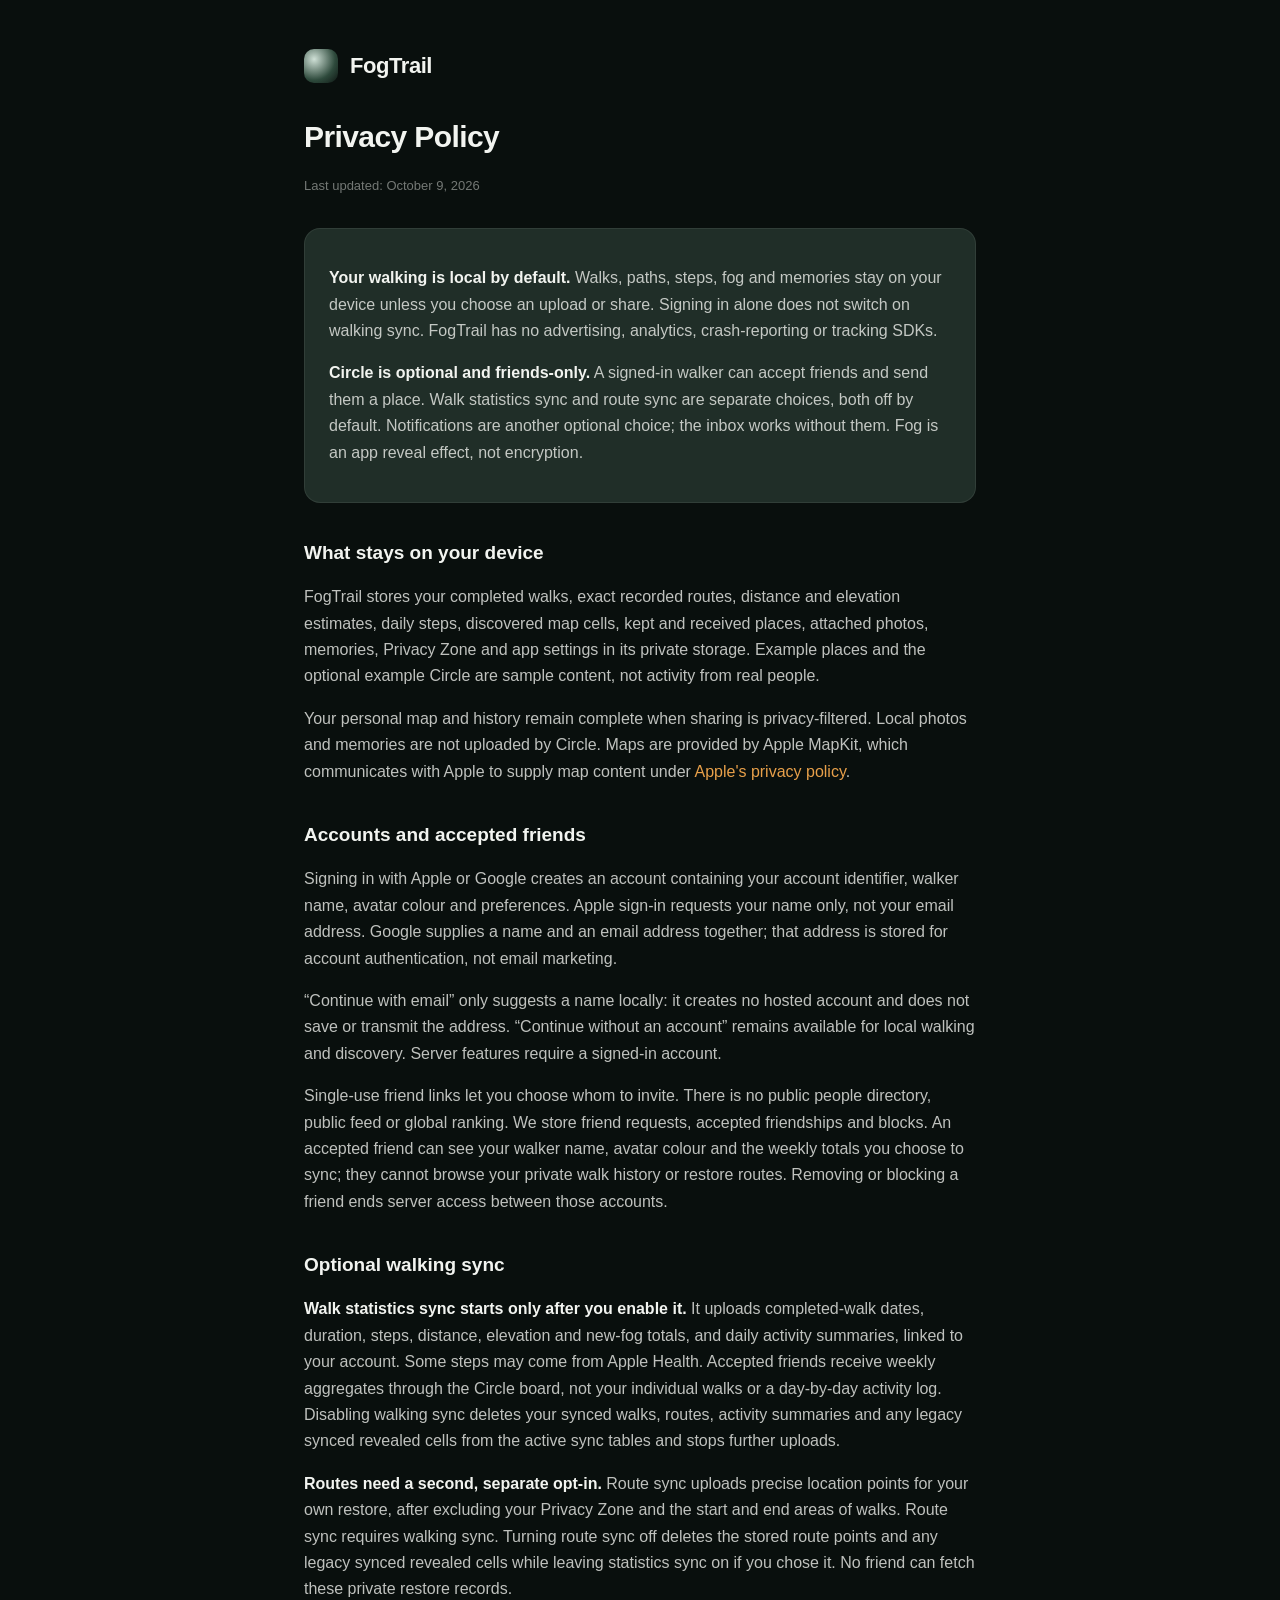
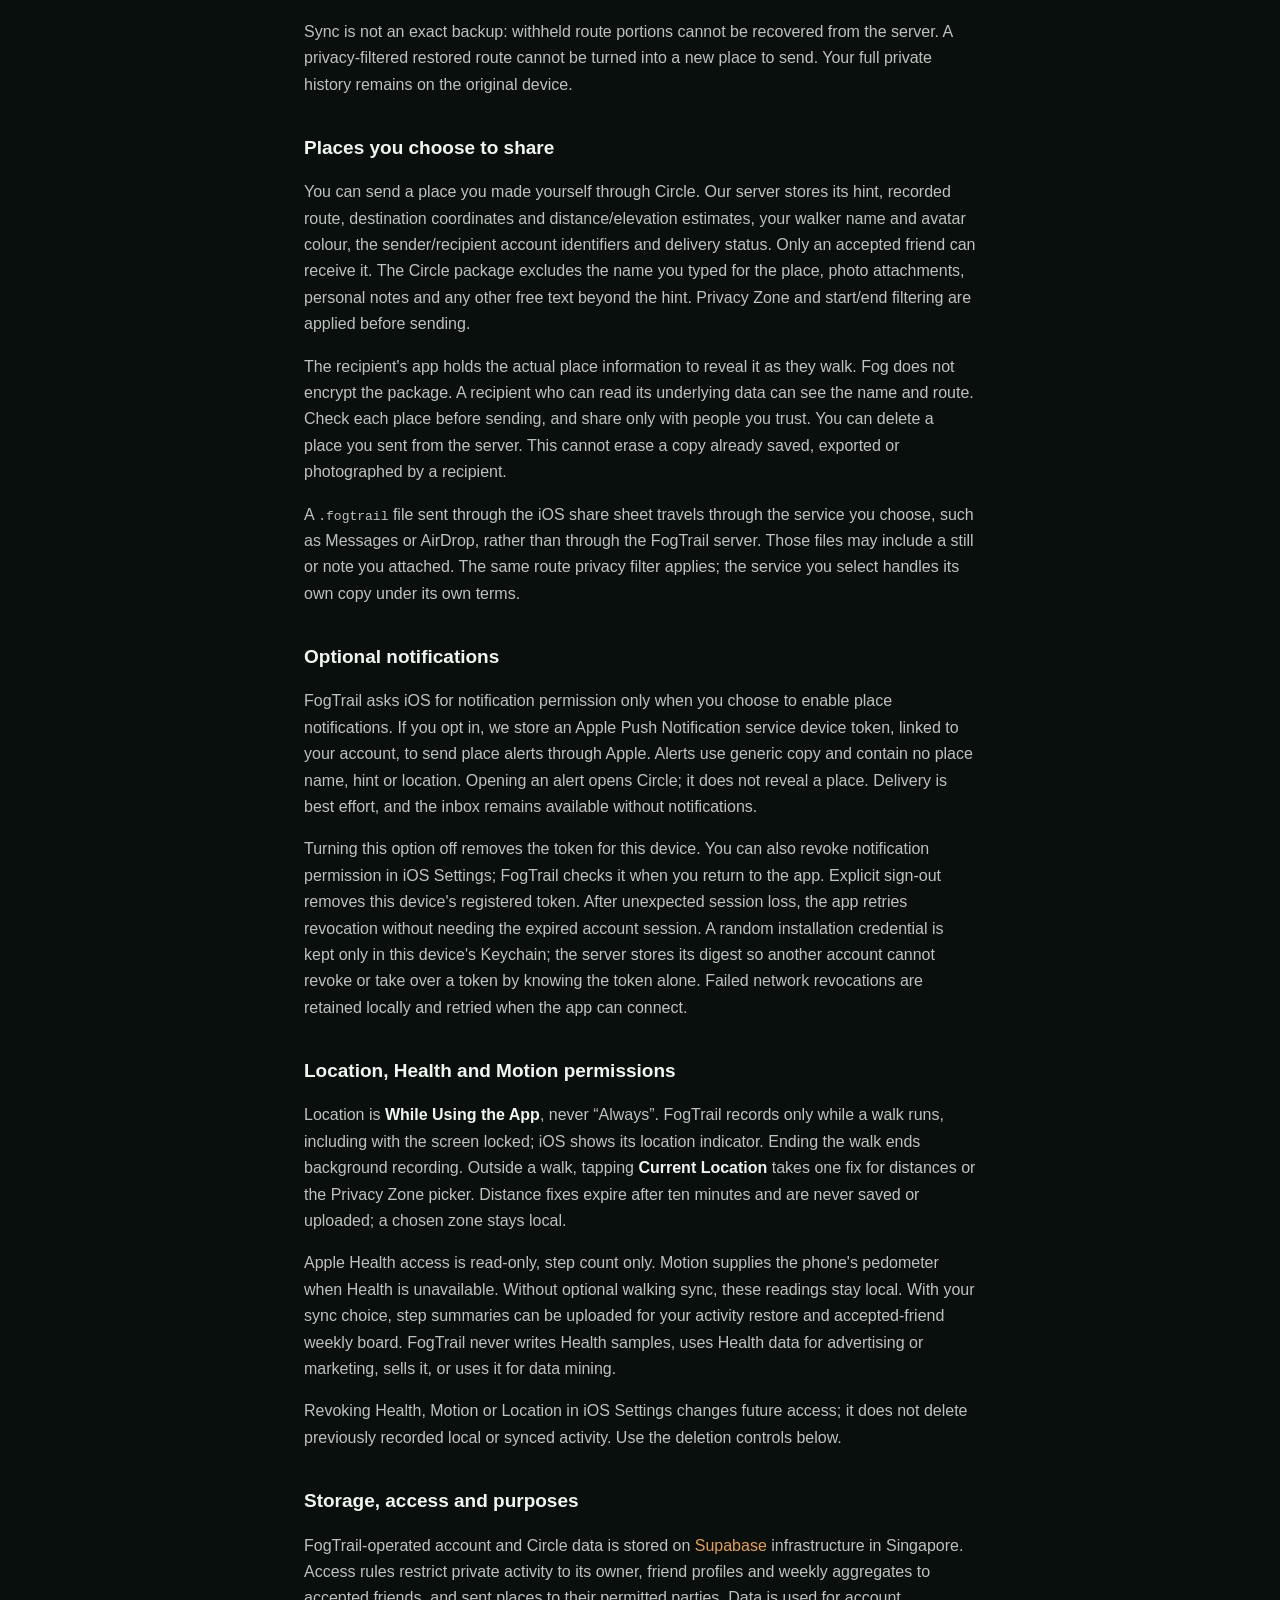
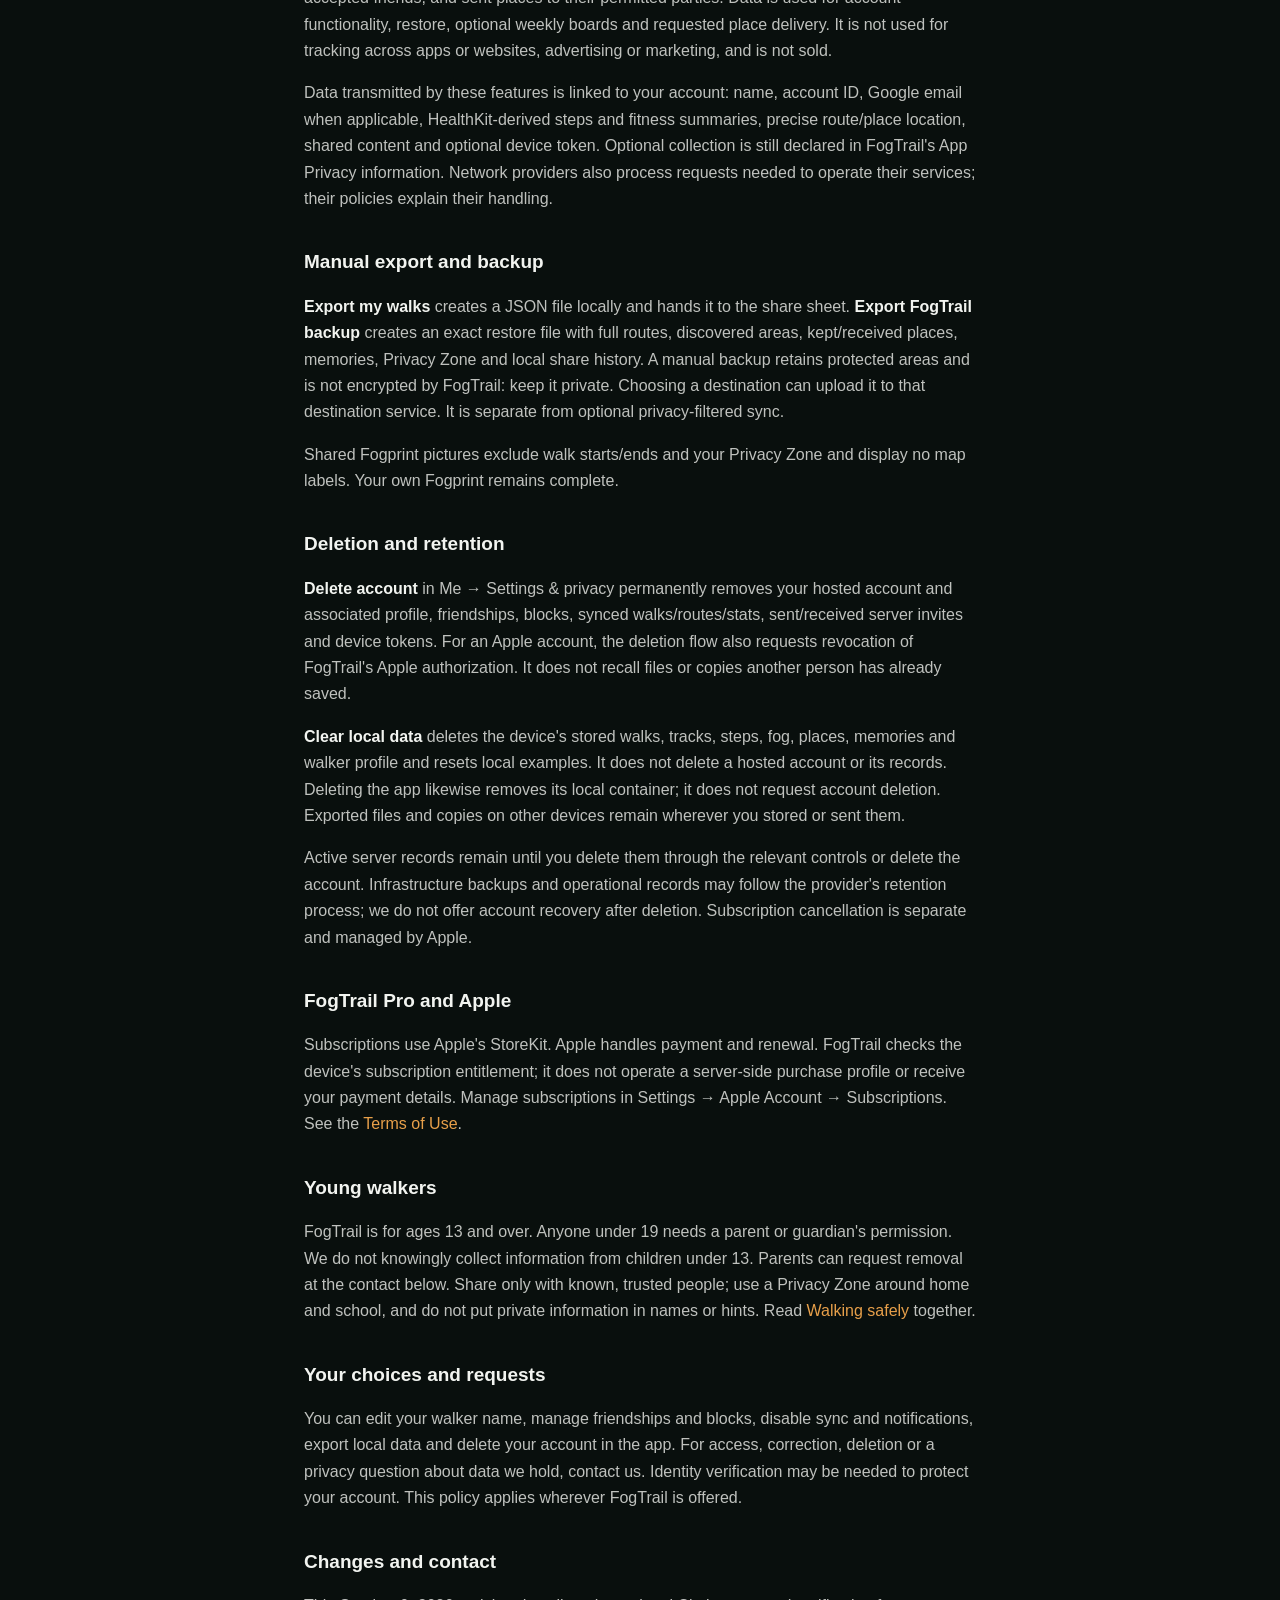
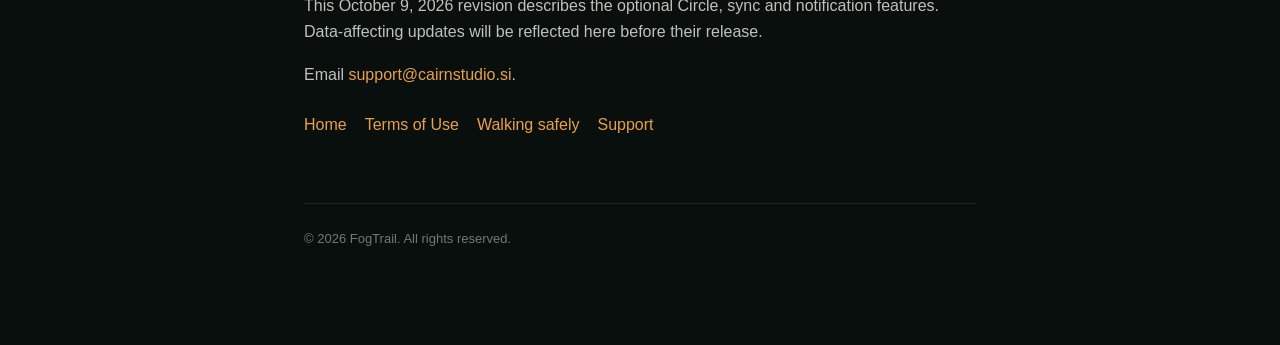
==== commit b179dc38: "docs: describe optional Circle, sync and notifications Privacy, Terms, Safety, Support and Home now " ====
--- a/privacy.html
+++ b/privacy.html
@@ -10,265 +10,166 @@
   <div class="wrap">
     <header class="brand"><div class="dot"></div><h1>FogTrail</h1></header>
     <h1 class="title">Privacy Policy</h1>
-    <p class="updated">Last updated: October 5, 2026</p>
+    <p class="updated">Last updated: October 9, 2026</p>
 
     <div class="card">
-      <p><strong>The short version.</strong> Your steps, your walks, your location
-      while walking, your health data and the fog you have lifted stay in the app's
-      private storage on your iPhone. <strong>None of it is ever uploaded.</strong>
-      FogTrail contains no analytics, no advertising, no crash reporting and no
-      third-party tracking SDKs.</p>
-      <p>If you <strong>sign in with Apple</strong>, FogTrail creates an account for
-      you on our server. That account holds exactly two things: <strong>the name you
-      chose to share and your avatar colour.</strong> It holds no walking data of any
-      kind. Signing in is optional, the app works fully without it, and you can delete
-      the account and everything in it from inside the app at any time.</p>
-      <p>You may also <strong>subscribe to FogTrail Pro</strong>. That is handled by
-      Apple on its own terms; we never see a payment detail.</p>
+      <p><strong>Your walking is local by default.</strong> Walks, paths, steps,
+      fog and memories stay on your device unless you choose an upload or share.
+      Signing in alone does not switch on walking sync. FogTrail has no advertising,
+      analytics, crash-reporting or tracking SDKs.</p>
+      <p><strong>Circle is optional and friends-only.</strong> A signed-in walker can
+      accept friends and send them a place. Walk statistics sync and route sync are
+      separate choices, both off by default. Notifications are another optional choice;
+      the inbox works without them. Fog is an app reveal effect, not encryption.</p>
     </div>
 
-    <h2>What FogTrail stores on your device</h2>
-    <ul>
-      <li><strong>Walks</strong> — the date, duration, distance, elevation gain,
-      the path you walked, which place you were walking, and how much fog that walk
-      lifted.</li>
-      <li><strong>Revealed map cells</strong> — which parts of a place you have
-      cleared, so a cleared place stays cleared.</li>
-      <li><strong>Daily step totals</strong> and your daily step goal.</li>
-      <li><strong>Your walker name and avatar colour</strong> — whatever you type,
-      or the first name Apple gives us if you sign in with Apple. A copy is kept on
-      your phone so the app works offline; if you are signed in, these two values are
-      also stored in your account, and they are the only things that are.</li>
-      <li><strong>Places you keep, and photos you attach to them</strong> — if you
-      turn a finished walk into a place of your own, the photo you choose is copied
-      into the app's storage as a small image.</li>
-      <li><strong>Places sent to you</strong> — a <code>.fogtrail</code> file a
-      friend hands you through Messages, AirDrop, Mail or Files becomes a fogged
-      card in the app. It travels between two phones directly; it never passes
-      through our server.</li>
-      <li><strong>App settings</strong> — such as whether you have completed
-      onboarding and which step sources you have enabled.</li>
-      <li><strong>The demo circle</strong> — Mara, Jun, Tess and Nico are seeded
-      example walkers created by the app on first launch. They are not real users,
-      their numbers are invented, and nothing about them is sent or received.</li>
-    </ul>
-    <p>All of it lives in the app's container on your phone and is removed when you
-    clear your data or delete the app.</p>
+    <h2>What stays on your device</h2>
+    <p>FogTrail stores your completed walks, exact recorded routes, distance and elevation
+    estimates, daily steps, discovered map cells, kept and received places, attached photos,
+    memories, Privacy Zone and app settings in its private storage. Example places and the
+    optional example Circle are sample content, not activity from real people.</p>
+    <p>Your personal map and history remain complete when sharing is privacy-filtered.
+    Local photos and memories are not uploaded by Circle. Maps are provided by Apple
+    MapKit, which communicates with Apple to supply map content under
+    <a href="https://www.apple.com/legal/privacy/">Apple's privacy policy</a>.</p>
 
-    <h2>Signing in</h2>
-    <p>The first screen offers <strong>Continue with Apple</strong>,
-    <strong>Google</strong> and <strong>Continue with email</strong>, and you can skip
-    all of them — "Continue without an account" is always there, and nothing in the app
-    is locked behind signing in.</p>
-    <h3>Signing in with Apple</h3>
-    <p>If you do use it, Apple shows you its own sheet and asks whether to share your
-    name. FogTrail asks Apple for <strong>your name and nothing else</strong> — in
-    particular we never request your email address from Apple, so no address, real or
-    private-relay, reaches us by that route. The name is written to your walker card on this
-    phone and is used for one thing: labelling you on the board and on any place you
-    choose to send.</p>
-    <p>Signing in also creates your FogTrail account, which stores that name and your
-    avatar colour so the card follows you. Nothing else is stored with it — no walks,
-    no routes, no steps, no health data, no places. You can delete the account at any
-    time with <strong>Me → Settings &amp; privacy → Delete account</strong>.</p>
-    <h3>Signing in with Google</h3>
-    <p><strong>Google sign-in does give us your email address</strong>, and this is the
-    one way it differs from Apple. Google's sign-in asks for your name and your email
-    address together — that pairing is not something we can narrow — so if you choose
-    Google, your address is stored with your account.</p>
-    <p>We use it for one thing: recognising that the account is yours when you sign in
-    again. We do not send you email, we do not add you to a mailing list, and we do not
-    share or sell it. Deleting your account with <strong>Me → Settings &amp; privacy →
-    Delete account</strong> deletes the address along with everything else.</p>
-    <p>If you would rather we never held an address, use <strong>Continue with
-    Apple</strong> instead — it gives us your name only — or skip signing in entirely.
-    Your relationship with Google during its sheet is governed by
-    <a href="https://policies.google.com/privacy">Google's privacy policy</a>.</p>
+    <h2>Accounts and accepted friends</h2>
+    <p>Signing in with Apple or Google creates an account containing your account identifier,
+    walker name, avatar colour and preferences. Apple sign-in requests your
+    name only, not your email address. Google supplies a name and an email address together;
+    that address is stored for account authentication, not email marketing.</p>
+    <p>“Continue with email” only suggests a name locally: it creates no hosted account and
+    does not save or transmit the address. “Continue without an account” remains available
+    for local walking and discovery. Server features require a signed-in account.</p>
+    <p>Single-use friend links let you choose whom to invite. There is no public
+    people directory, public feed or global ranking. We store friend requests, accepted
+    friendships and blocks. An accepted friend can see your walker name, avatar colour and
+    the weekly totals you choose to sync; they cannot browse your private walk history or
+    restore routes. Removing or blocking a friend ends server access between those accounts.</p>
 
-    <h3>Your Apple Account</h3>
-    <p>Your relationship with Apple during that sheet is governed by
-    <a href="https://www.apple.com/legal/privacy/">Apple's privacy policy</a>. You can
-    review or stop app access to your Apple Account at any time in
-    <strong>Settings → your name → Sign in with Apple</strong>. Clearing your data in
-    FogTrail (below) removes the name from this phone; deleting your account (also
-    below) removes it from our server and asks Apple to revoke access as well.</p>
+    <h2>Optional walking sync</h2>
+    <p><strong>Walk statistics sync starts only after you enable it.</strong> It uploads
+    completed-walk dates, duration, steps, distance, elevation and new-fog totals, and daily
+    activity summaries, linked to your account. Some steps may come from Apple Health.
+    Accepted friends receive weekly aggregates through the Circle board, not your individual
+    walks or a day-by-day activity log. Disabling walking sync deletes your synced walks,
+    routes, activity summaries and any legacy synced revealed cells from the active sync tables and stops
+    further uploads.</p>
+    <p><strong>Routes need a second, separate opt-in.</strong> Route sync uploads precise
+    location points for your own restore, after excluding your Privacy
+    Zone and the start and end areas of walks. Route sync requires walking sync. Turning
+    route sync off deletes the stored route points and any legacy synced revealed cells while leaving statistics sync on if you
+    chose it. No friend can fetch these private restore records.</p>
+    <p>Sync is not an exact backup: withheld route portions cannot be recovered from the
+    server. A privacy-filtered restored route cannot be turned into a new place to send.
+    Your full private history remains on the original device.</p>
 
-    <h2>FogTrail Pro — subscriptions</h2>
-    <p>FogTrail Pro is an auto-renewing subscription sold through Apple's In-App
-    Purchase. <strong>Apple handles the entire transaction.</strong> FogTrail never
-    sees or stores your payment details, your Apple Account, a receipt, a purchase
-    history or any identifier from the purchase. The app asks Apple a single question
-    — is there an active subscription on this device right now? — and shows or hides
-    the Pro features on the answer. Nothing about your purchase is recorded by us or
-    sent anywhere by us.</p>
-    <p>Your purchase, its renewal and any refund are between you and Apple, under
-    <a href="https://www.apple.com/legal/internet-services/itunes/">Apple's Media
-    Services terms</a>. Manage or cancel in <strong>Settings → Apple Account →
-    Subscriptions</strong>. See the <a href="terms.html">Terms of Use</a> for the plan
-    lengths and renewal terms.</p>
+    <h2>Places you choose to share</h2>
+    <p>You can send a place you made yourself through Circle. Our server stores its hint,
+    recorded route, destination coordinates and distance/elevation estimates, your walker name
+    and avatar colour, the sender/recipient account identifiers and delivery status. Only an
+    accepted friend can receive it. The Circle package excludes the name you typed for the
+    place, photo attachments, personal notes and any other free text beyond the hint. Privacy
+    Zone and start/end filtering are applied before sending.</p>
+    <p>The recipient's app holds the actual place information to reveal it as they walk.
+    Fog does not encrypt the package. A recipient who can read its underlying data can see
+    the name and route. Check each place before sending, and share only with people you trust.
+    You can delete a place you sent from the server. This cannot erase a copy already saved,
+    exported or photographed by a recipient.</p>
+    <p>A <code>.fogtrail</code> file sent through the iOS share sheet travels through the
+    service you choose, such as Messages or AirDrop, rather than through the FogTrail server.
+    Those files may include a still or note you attached. The same route privacy filter
+    applies; the service you select handles its own copy under its own terms.</p>
 
-    <h2>Permissions FogTrail asks for</h2>
+    <h2>Optional notifications</h2>
+    <p>FogTrail asks iOS for notification permission only when you choose to enable place
+    notifications. If you opt in, we store an Apple Push Notification service device token,
+    linked to your account, to send place alerts through Apple. Alerts use generic copy and
+    contain no place name, hint or location. Opening an alert opens Circle; it does not reveal
+    a place. Delivery is best effort, and the inbox remains available without notifications.</p>
+    <p>Turning this option off removes the token for this device. You can also revoke
+    notification permission in iOS Settings; FogTrail checks it when you return to the app.
+    Explicit sign-out removes this device's registered token. After unexpected session loss,
+    the app retries revocation without needing the expired account session. A random installation
+    credential is kept only in this device's Keychain; the server stores its digest so another
+    account cannot revoke or take over a token by knowing the token alone. Failed network
+    revocations are retained locally and retried when the app can connect.</p>
 
-    <h3>Location — While Using the App</h3>
-    <p>FogTrail records your path <strong>only while a walk session is running</strong>.
-    It is used to lift fog as you move, to keep you inside a place's area, and to work
-    out the distance and elevation of your walk. Your path is saved to the walk on
-    your device and is not transmitted.</p>
-    <p>Because a walk you have started should not stop because you put the phone in
-    your pocket, recording continues while the screen is off <em>for the length of
-    that walk</em>. iOS shows its blue location indicator the whole time. The moment
-    you end the walk, background recording is switched off again. FogTrail never
-    requests "Always" access — it only ever has When In Use.</p>
-    <p>Outside a running walk, FogTrail reads where you are only when you tap
-    <strong>Current Location</strong> — once, to measure nearby places or help you
-    choose a Privacy Zone. Distance measurements expire after ten minutes and are
-    not saved or uploaded. A zone you choose is saved on your device.</p>
-    <p>Everywhere your walks have uncovered — your Fogprint — is stored on your phone
-    only. A Fogprint picture you choose to share leaves out the area around where each
-    walk began and ended, including the walk currently in progress, and shows no
-    map or street names. You can also choose a <strong>Privacy Zone</strong> in
-    Settings. Shared Fogprint pictures exclude that zone. Place files you create
-    exclude protected route portions, and a destination entirely within the zone
-    cannot be shared. Your personal map stays complete.</p>
+    <h2>Location, Health and Motion permissions</h2>
+    <p>Location is <strong>While Using the App</strong>, never “Always”. FogTrail records
+    only while a walk runs, including with the screen locked; iOS shows its location indicator.
+    Ending the walk ends background recording. Outside a walk, tapping <strong>Current
+    Location</strong> takes one fix for distances or the Privacy Zone picker. Distance fixes
+    expire after ten minutes and are never saved or uploaded; a chosen zone stays local.</p>
+    <p>Apple Health access is read-only, step count only. Motion supplies the phone's
+    pedometer when Health is unavailable. Without optional walking sync, these readings stay
+    local. With your sync choice, step summaries can be uploaded for your activity restore
+    and accepted-friend weekly board. FogTrail never writes Health samples, uses Health data
+    for advertising or marketing, sells it, or uses it for data mining.</p>
+    <p>Revoking Health, Motion or Location in iOS Settings changes future access; it does
+    not delete previously recorded local or synced activity. Use the deletion controls below.</p>
 
-    <h3>Apple Health — step count, read only</h3>
-    <p>With your permission FogTrail reads your <strong>step count</strong> from Apple
-    Health so your daily totals and step goal are accurate, including steps written to
-    Health by an Apple Watch or another app. FogTrail never writes to Health. Health
-    data is read on your device, displayed to you, and never leaves the phone.</p>
-    <p>In line with Apple's requirements, we confirm that health data obtained through
-    HealthKit is <strong>never used for advertising or marketing, never sold, never
-    shared with third parties, and never used for data mining</strong> or any purpose
-    other than showing you your own activity in the app.</p>
+    <h2>Storage, access and purposes</h2>
+    <p>FogTrail-operated account and Circle data is stored on
+    <a href="https://supabase.com/privacy">Supabase</a> infrastructure in Singapore.
+    Access rules restrict private activity to its owner, friend profiles and weekly aggregates
+    to accepted friends, and sent places to their permitted parties. Data is used for account
+    functionality, restore, optional weekly boards and requested place delivery. It is not used
+    for tracking across apps or websites, advertising or marketing, and is not sold.</p>
+    <p>Data transmitted by these features is linked to your account: name, account ID,
+    Google email when applicable, HealthKit-derived steps and fitness summaries, precise route/place location, shared
+    content and optional device token. Optional collection is still declared in FogTrail's
+    App Privacy information. Network providers also process requests needed to operate their
+    services; their policies explain their handling.</p>
 
-    <h3>Motion &amp; Fitness</h3>
-    <p>If Health access is unavailable or off, FogTrail falls back to the iPhone's
-    pedometer for a daily step total. Same rule: on device, shown to you, not
-    transmitted.</p>
+    <h2>Manual export and backup</h2>
+    <p><strong>Export my walks</strong> creates a JSON file locally and hands it to the
+    share sheet. <strong>Export FogTrail backup</strong> creates an exact restore file with
+    full routes, discovered areas, kept/received places, memories, Privacy Zone and local share
+    history. A manual backup retains protected areas and is not encrypted by FogTrail: keep it
+    private. Choosing a destination can upload it to that destination service. It is separate
+    from optional privacy-filtered sync.</p>
+    <p>Shared Fogprint pictures exclude walk starts/ends and your Privacy Zone and display
+    no map labels. Your own Fogprint remains complete.</p>
 
-    <h2>What we collect</h2>
-    <p><strong>If you do not sign in: nothing.</strong> There is no account, and
-    nothing leaves your phone.</p>
-    <p><strong>If you sign in with Apple</strong>, we store one row on our server
-    describing you as a walker:</p>
-    <ul>
-      <li><strong>Your name</strong> — the name you chose to share on Apple's sheet,
-      which you can edit or blank at any time.</li>
-      <li><strong>Your avatar colour</strong> — a single number.</li>
-      <li><strong>An account identifier</strong> — a random ID linking that row to the
-      identity you signed in with, so the app knows the account is yours.</li>
-      <li><strong>Your email address — only if you signed in with Google.</strong>
-      Apple sign-in and "Continue without an account" leave us with no address at
-      all.</li>
-    </ul>
-    <p>That is the complete list. We do <strong>not</strong> receive or store your
-    walks, your routes, your location, your steps, your health data, the fog you have
-    lifted, the places you make, or the photos you attach to them. None of it is sent
-    to us, and we could not produce any of it if asked.</p>
-    <p><strong>We never ask Apple for your email address.</strong> FogTrail requests
-    only your name from Sign in with Apple, so no address — real or private-relay —
-    is given to us. If you use the app's own <em>Continue with email</em> option
-    instead, the address is used on your device to suggest a name and is not saved.
-    <strong>Google is the exception</strong>, and it is described above: signing in
-    with Google does give us your address, because Google's sign-in supplies the name
-    and the address together.</p>
-    <p>Subscribing is a transaction between <em>you and Apple</em>. We are not given an
-    advertising identifier, a device identifier, a receipt or a payment detail.</p>
-    <p>Your account row is stored on infrastructure operated for us by
-    <a href="https://supabase.com/privacy">Supabase</a> in Singapore. It is protected by
-    row-level security, so the only account that can read or change your row is
-    yours.</p>
+    <h2>Deletion and retention</h2>
+    <p><strong>Delete account</strong> in Me → Settings &amp; privacy permanently removes
+    your hosted account and associated profile, friendships, blocks, synced walks/routes/stats,
+    sent/received server invites and device tokens. For an Apple account, the deletion flow
+    also requests revocation of FogTrail's Apple authorization. It does not recall files or
+    copies another person has already saved.</p>
+    <p><strong>Clear local data</strong> deletes the device's stored walks, tracks, steps,
+    fog, places, memories and walker profile and resets local examples. It does not delete a
+    hosted account or its records. Deleting the app likewise removes its local container;
+    it does not request account deletion. Exported files and copies on other devices remain
+    wherever you stored or sent them.</p>
+    <p>Active server records remain until you delete them through the relevant controls or
+    delete the account. Infrastructure backups and operational records may follow the
+    provider's retention process; we do not offer account recovery after deletion. Subscription
+    cancellation is separate and managed by Apple.</p>
 
-    <h2>No tracking, no advertising</h2>
-    <p>FogTrail does not track you across apps or websites, does not use the
-    advertising identifier, and contains no advertising or analytics SDKs. It does not
-    show the App Tracking Transparency prompt because there is nothing to ask about.</p>
+    <h2>FogTrail Pro and Apple</h2>
+    <p>Subscriptions use Apple's StoreKit. Apple handles payment and renewal. FogTrail checks
+    the device's subscription entitlement; it does not operate a server-side purchase profile
+    or receive your payment details. Manage subscriptions in Settings → Apple Account →
+    Subscriptions. See the <a href="terms.html">Terms of Use</a>.</p>
 
-    <h2>Taking your data with you</h2>
-    <p>Open <strong>Me → Settings &amp; privacy → Export my walks</strong>. FogTrail
-    writes your finished walks and saved daily step totals to a JSON file on the
-    device and hands it to the iOS share sheet, so you decide where it goes — Files,
-    a message, or nowhere at all. The file is created locally and is not uploaded by
-    the app. A place you have not cleared appears in the file by its hint rather than
-    its name, exactly as it does in the app.</p>
+    <h2>Young walkers</h2>
+    <p>FogTrail is for ages 13 and over. Anyone under 19 needs a parent or guardian's
+    permission. We do not knowingly collect information from children under 13. Parents can
+    request removal at the contact below. Share only with known, trusted people; use a Privacy
+    Zone around home and school, and do not put private information in names or hints. Read
+    <a href="safety.html">Walking safely</a> together.</p>
 
-    <p><strong>Export FogTrail backup</strong> creates a private JSON restore file
-    with your finished walks and routes, revealed areas, kept and received places,
-    discovery progress, memories, Privacy Zone and local share history. Importing
-    it merges with the data already on your device. This is a manual file backup,
-    not automatic cloud sync. The file is not encrypted by FogTrail and keeps your
-    full routes, including protected areas, so store it somewhere private.</p>
+    <h2>Your choices and requests</h2>
+    <p>You can edit your walker name, manage friendships and blocks, disable sync and
+    notifications, export local data and delete your account in the app. For access, correction,
+    deletion or a privacy question about data we hold, contact us. Identity verification may
+    be needed to protect your account. This policy applies wherever FogTrail is offered.</p>
 
-    <h2>Deleting your account</h2>
-    <p>If you signed in, open <strong>Me → Settings &amp; privacy → Delete
-    account</strong>. This permanently deletes your account row — your name, your
-    avatar colour and the identifier linking them to you — and asks Apple to revoke
-    FogTrail's access to your Apple Account. It cannot be undone, and we keep no
-    backup from which to restore it.</p>
-
-    <h2>Deleting your data on the device</h2>
-    <p>Open <strong>Me → Settings &amp; privacy → Clear local data</strong>. This
-    deletes every walk in your history, the path each one recorded, the revealed cells
-    those walks earned, your saved daily steps, the places you made or were sent, the
-    photos you attached to them, and your walker name — including the name Apple gave
-    us if you signed in with Apple. The example places and demo circle are then
-    planted again and your profile returns to its seeded starting numbers.</p>
-    <p>Deleting the app removes everything it stored. You can revoke Location, Health
-    or Motion access at any time in the iOS Settings app, and you can stop FogTrail's
-    access to your Apple Account in <strong>Settings → your name → Sign in with
-    Apple</strong>.</p>
-    <p>Clearing your data does not cancel a subscription, because we do not hold your
-    subscription — Apple does. Cancel in <strong>Settings → Apple Account →
-    Subscriptions</strong>.</p>
-
-    <h2>Children and young people</h2>
-    <p>FogTrail is for people aged <strong>13 and over</strong>, and we do not
-    knowingly collect personal information from anyone under 13. Anyone under 19
-    should use FogTrail only with a parent or guardian's permission (see the
-    <a href="terms.html">Terms of Use</a>). We do not run advertising, we do not
-    track anyone across apps or sites, and we never receive a walker's location,
-    routes, steps or health data, so none of it can be used to profile or contact a
-    young person. The only personal information an account holds is a name you
-    choose, which need not be your real one, an avatar colour and, for Google
-    sign-in, an email address.</p>
-    <p>If you are a parent or guardian and believe a child under 13 has an account,
-    or you want any account removed, delete it in the app (<strong>Me &rarr;
-    Settings &amp; privacy &rarr; Delete account</strong>) or email us and we will
-    remove it. Because place files are sent between phones by the people involved,
-    we recommend that young walkers share them only with people they know and use a
-    Privacy Zone around home and school. See <a href="safety.html">Walking
-    safely</a>.</p>
-
-    <h2>Your rights</h2>
-    <p>Privacy laws including Canada's PIPEDA and British Columbia's PIPA give you
-    rights of access, correction and deletion over personal information an
-    organisation holds about you. If you have not signed in we hold nothing about you
-    at all. If you have, we hold only the name, avatar colour and account identifier
-    described above — you can read them on your walker card, correct the name in the
-    app, and delete all of it immediately with <strong>Delete account</strong>. Your
-    walks, location and health data never reach us, so there is nothing there for us to
-    disclose, correct or delete. If you have a
-    question about this, email us.</p>
-
-    <h2>Where FogTrail is available</h2>
-    <p>FogTrail is offered in selected territories outside the European Union and
-    the European Economic Area. Wherever it is available, the answer above is the same
-    one: your walking is never transmitted to us, and the only information we hold is
-    the account row described above — which you can read, correct and delete yourself
-    from inside the app. If you sign in, that row is stored in Singapore.</p>
-    <p>Children's and general privacy rules differ by country (for example in the
-    United States, Australia, Japan, Singapore, Switzerland and Canada). We apply the
-    strictest of them everywhere: no one under 13, no advertising, no tracking, and no
-    walking data collected from anyone.</p>
-
-    <h2>Changes</h2>
-    <p>This policy was rewritten on 6 September 2026, when FogTrail gained hosted
-    accounts: before that version there was no server and no account at all. If
-    FogTrail gains a further feature that sends data anywhere — a real social circle,
-    cloud backup of your walks — this policy will be updated before that version ships,
-    and the app will ask you before any walking data leaves your phone.</p>
-
-    <h2>Contact</h2>
+    <h2>Changes and contact</h2>
+    <p>This October 9, 2026 revision describes the optional Circle, sync and notification features.
+    Data-affecting updates will be reflected here before their release.</p>
     <p>Email <a href="mailto:support@cairnstudio.si?subject=FogTrail%20Privacy">support@cairnstudio.si</a>.</p>
 
     <nav class="links">
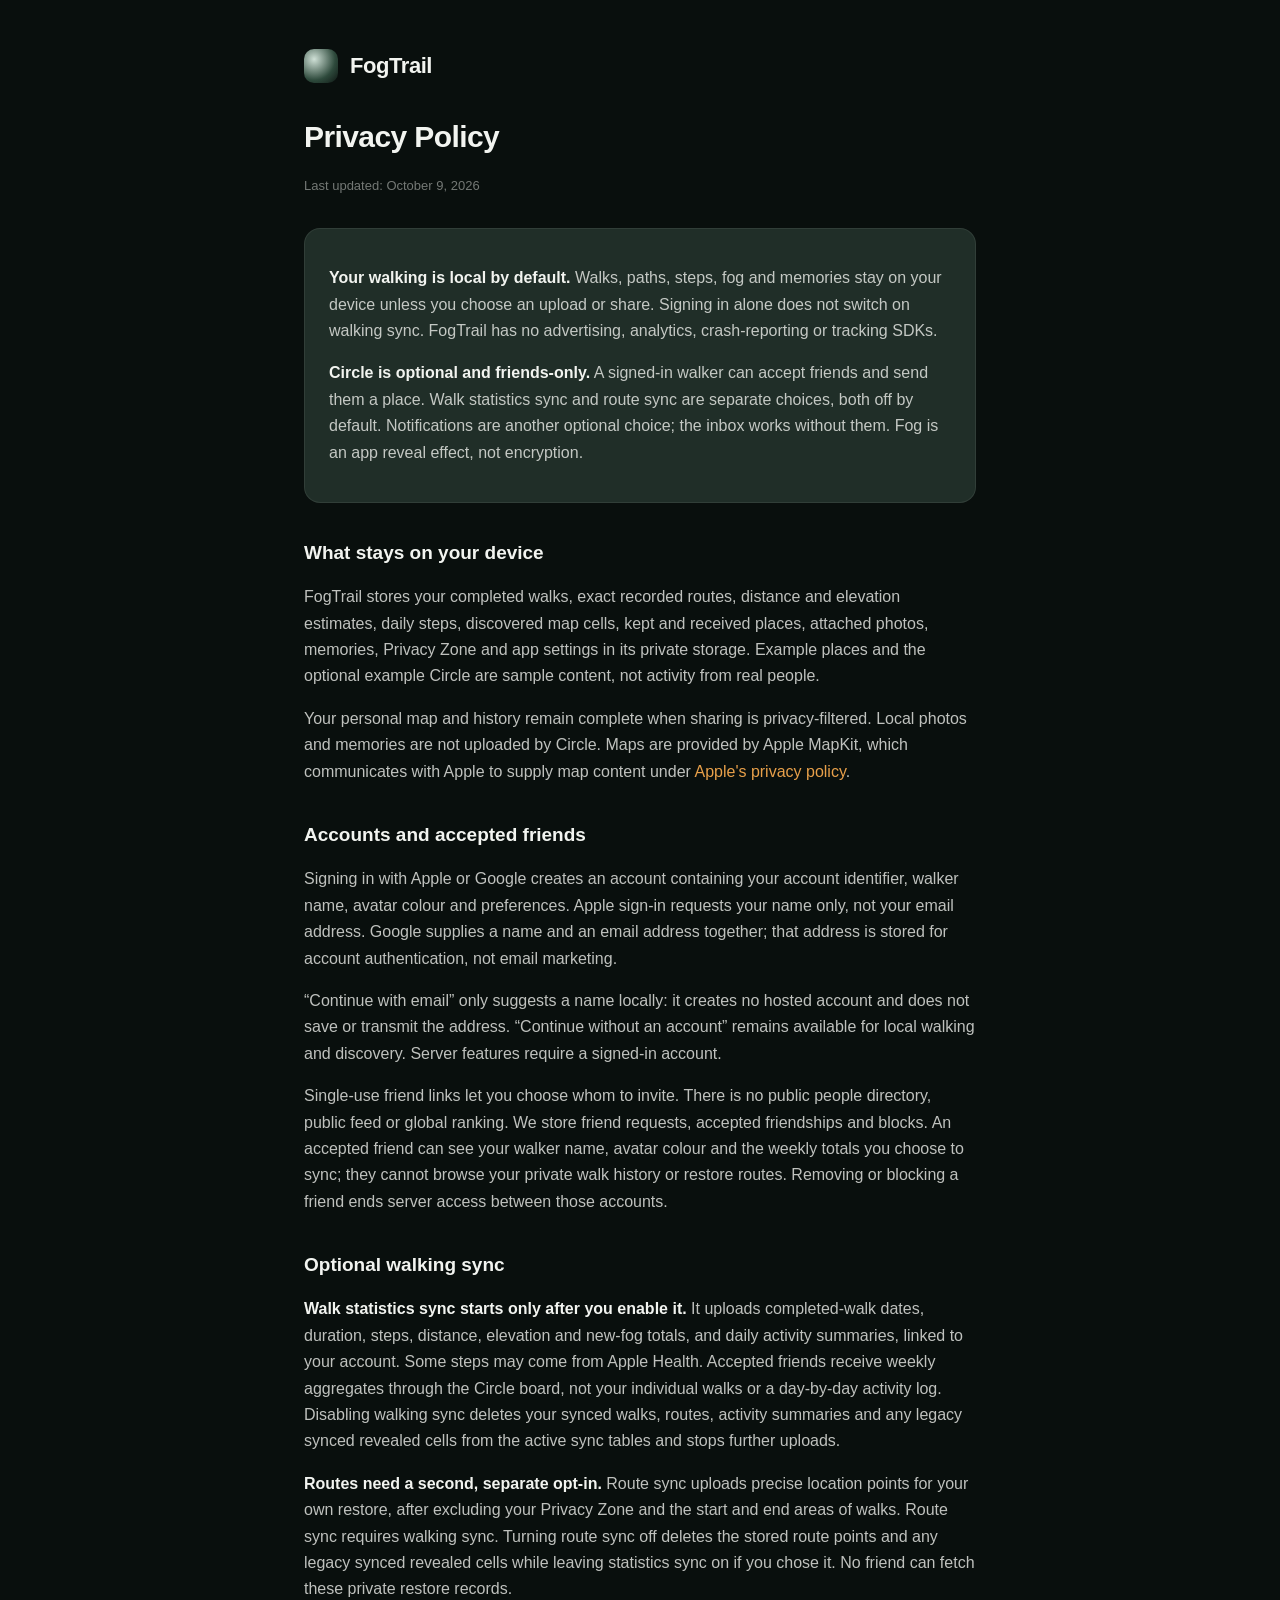
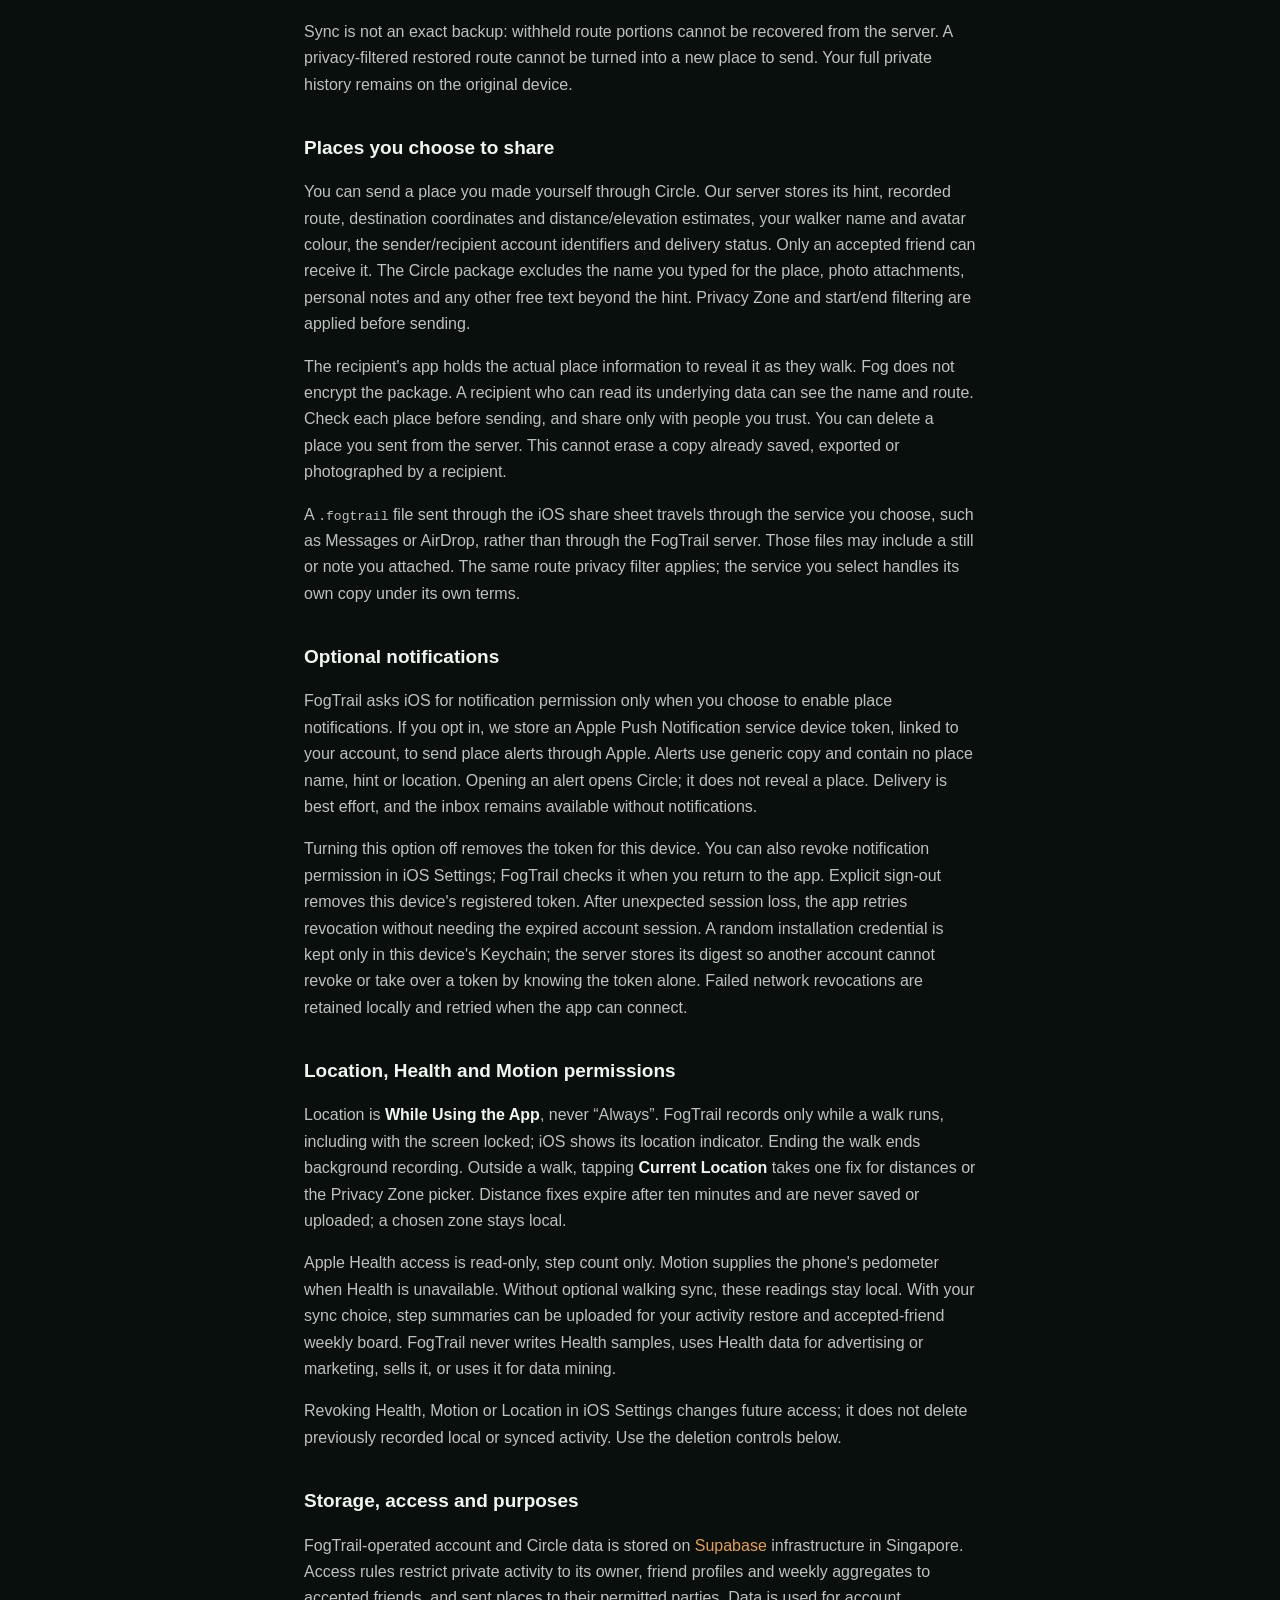
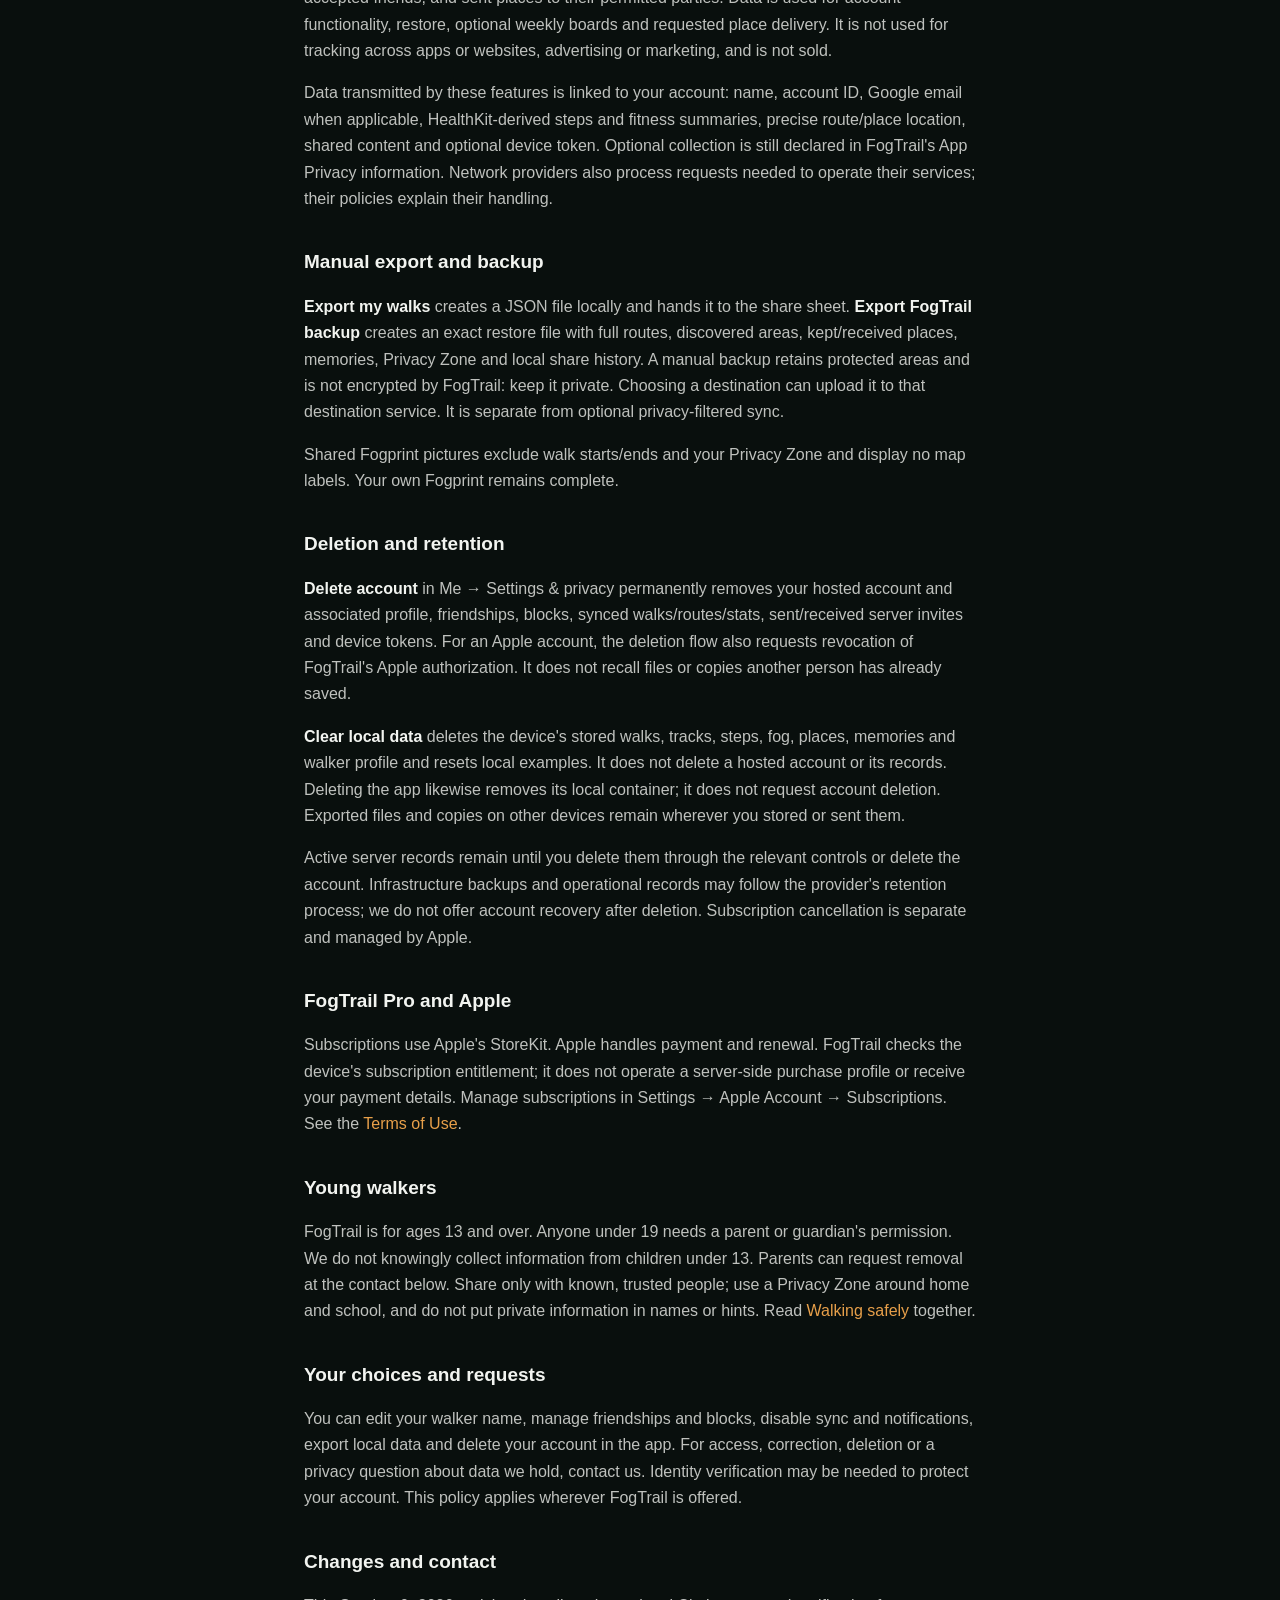
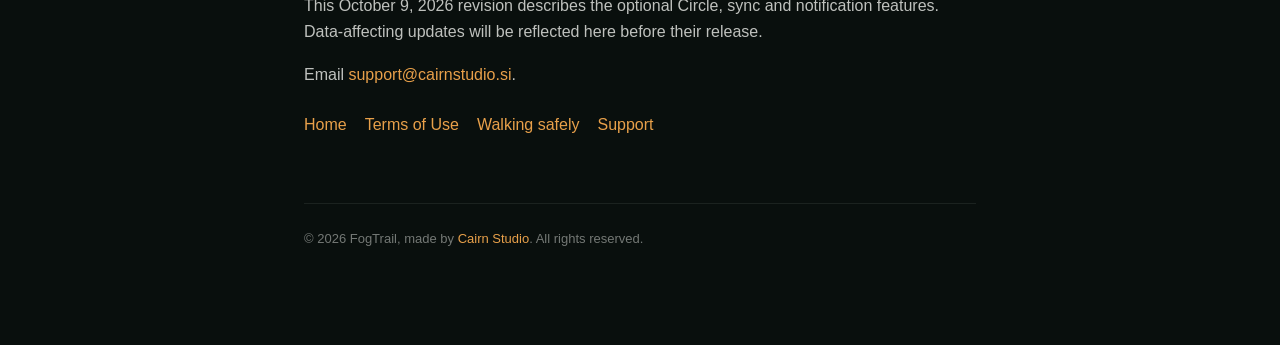
==== commit c1ed5109: "docs: safety contact section and Cairn Studio footer link Safety now names support@cairnstudio.si fo" ====
--- a/privacy.html
+++ b/privacy.html
@@ -178,7 +178,7 @@
       <a href="safety.html">Walking safely</a>
       <a href="support.html">Support</a>
     </nav>
-    <footer>© 2026 FogTrail. All rights reserved.</footer>
+    <footer>© 2026 FogTrail, made by <a href="https://www.cairnstudio.si/fogtrail/">Cairn Studio</a>. All rights reserved.</footer>
   </div>
 </body>
 </html>
